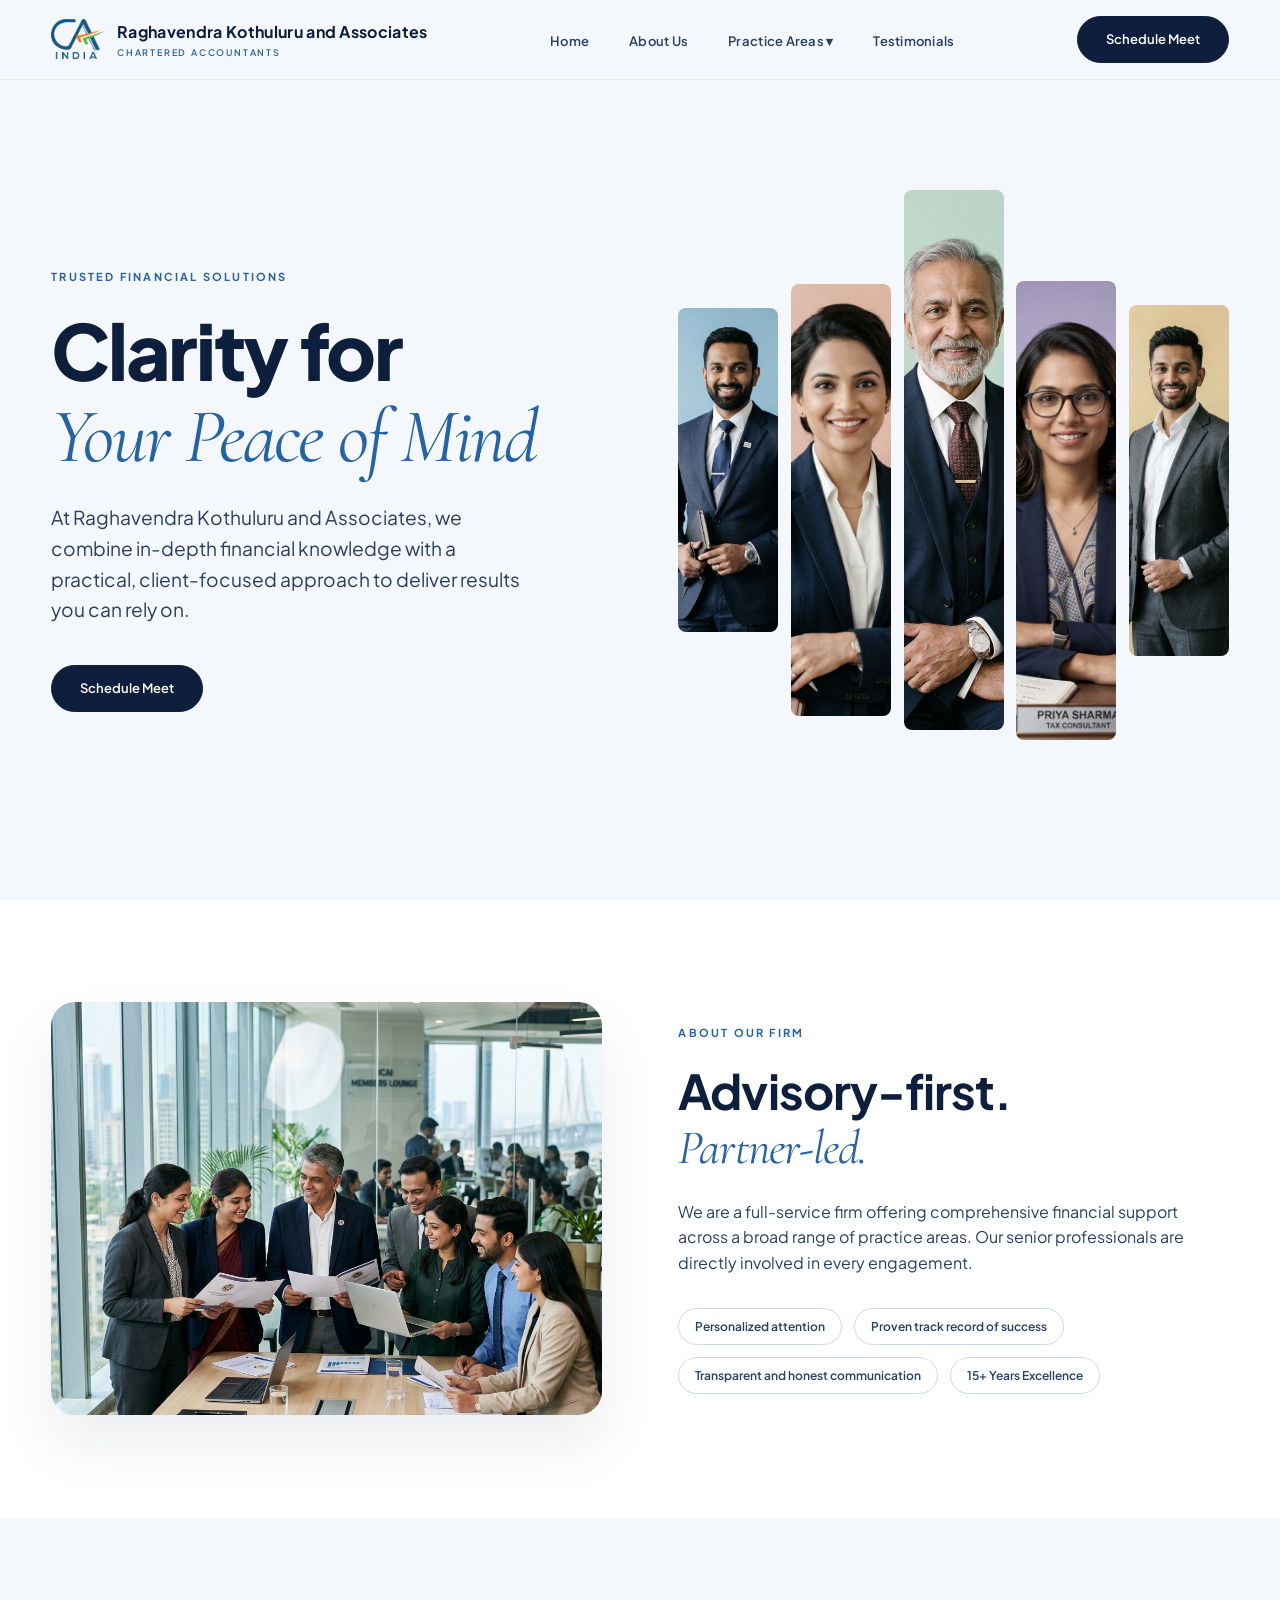
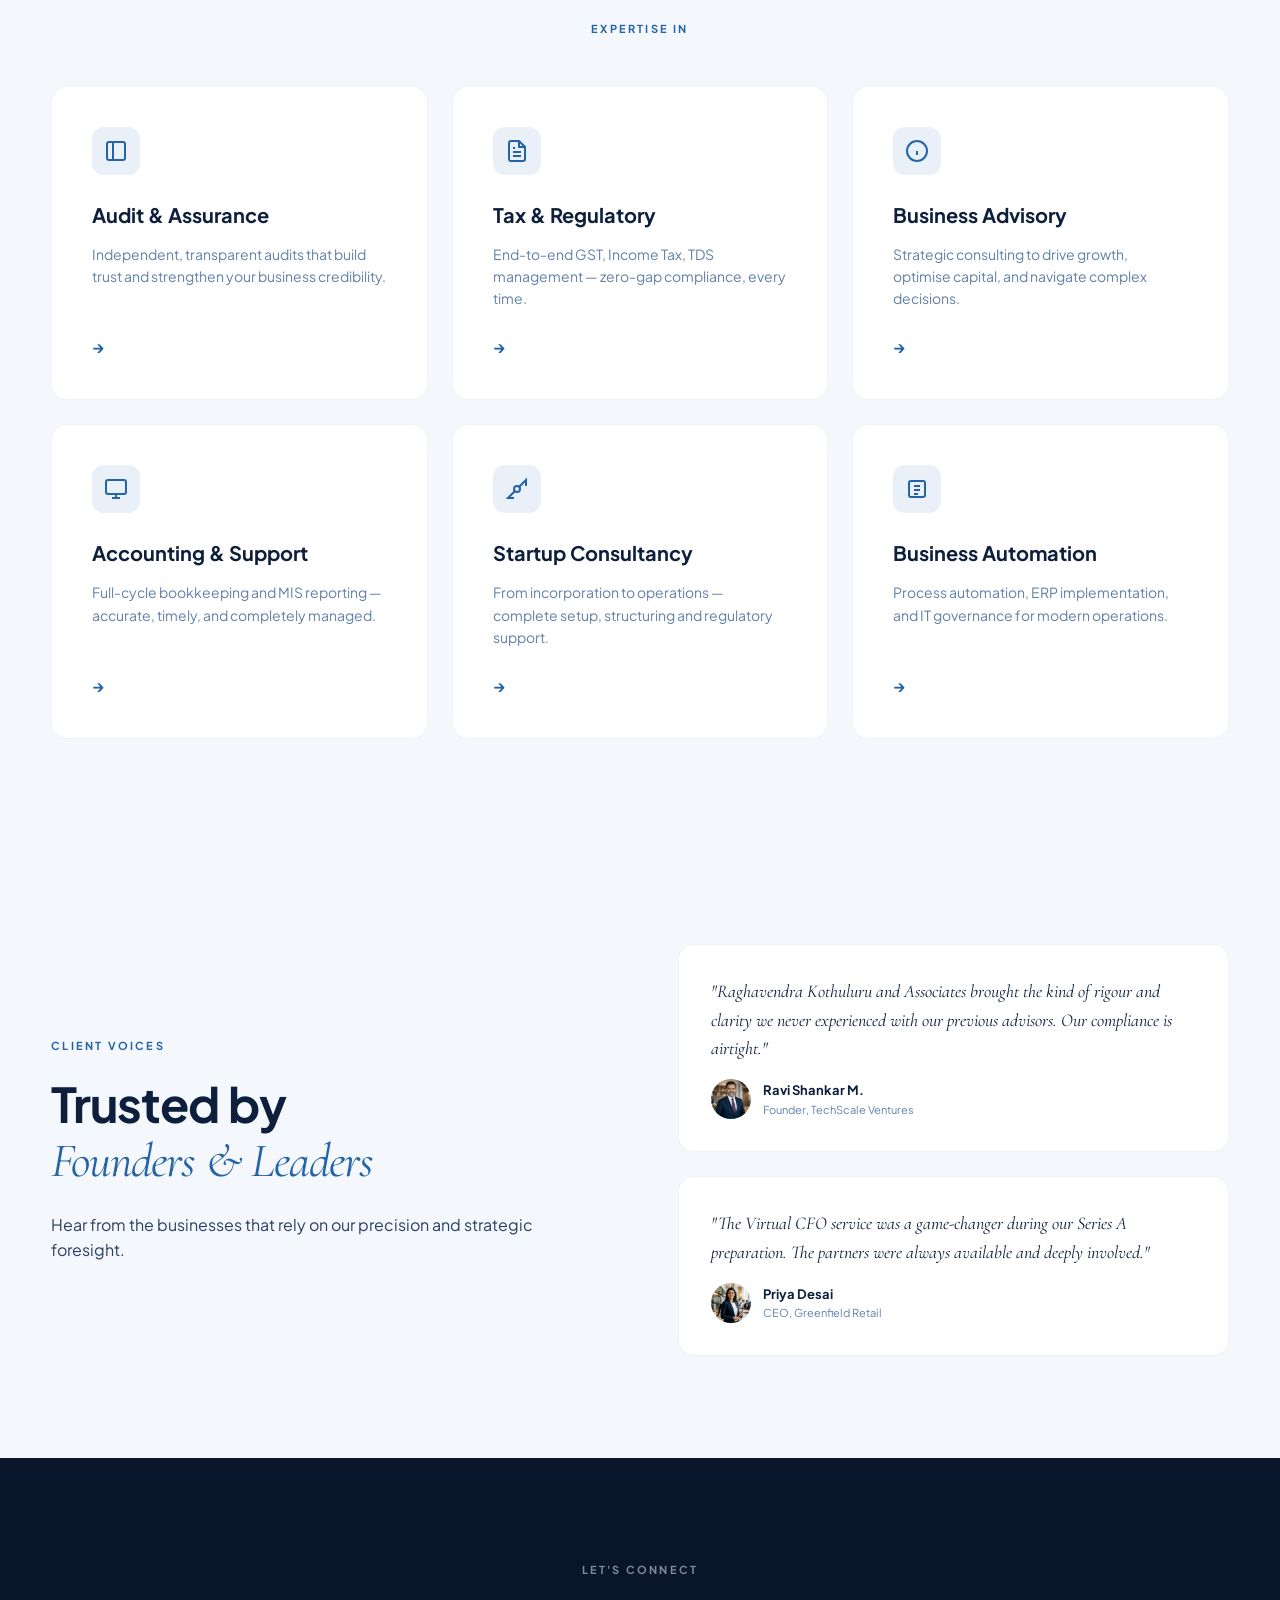
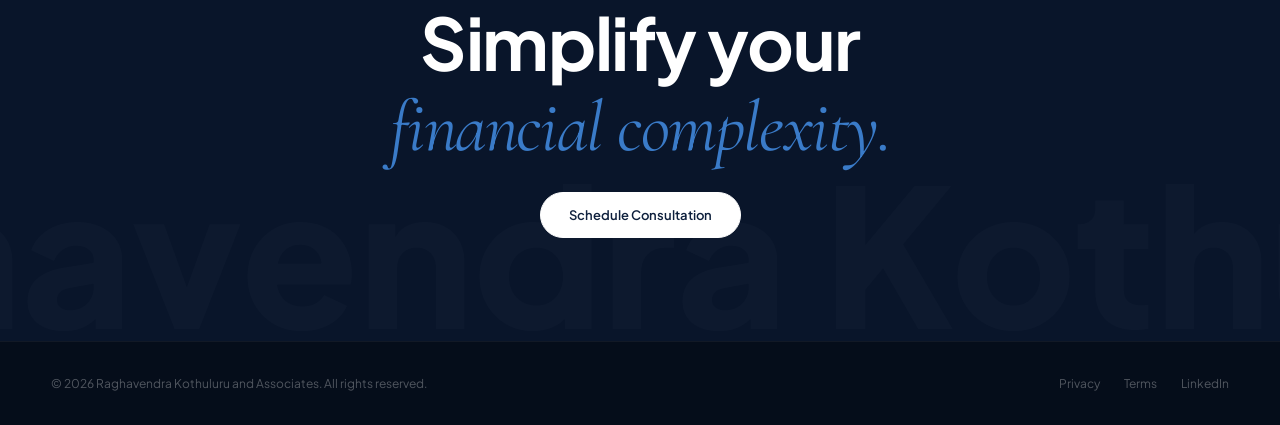
==== index.html @ a7aaff2a "feat(design): implement creative minimal redesign with vertical hero and dropdown nav" ====
<!DOCTYPE html>
<html lang="en">
<head>
  <meta charset="UTF-8">
  <meta name="viewport" content="width=device-width, initial-scale=1.0">
  <title>Raghavendra Kothuluru and Associates — Chartered Accountants</title>
  <link rel="preconnect" href="https://fonts.googleapis.com">
  <link href="https://fonts.googleapis.com/css2?family=Plus+Jakarta+Sans:wght@300;400;500;600;700;800&family=Cormorant+Garamond:ital,wght@0,300;0,400;0,500;1,300;1,400;1,500;1,600&display=swap" rel="stylesheet">
  <style>
    :root {
      --gold: #2563a8;
      --gold-light: #3a7bc8;
      --gold-muted: rgba(37, 99, 168, 0.1);
      --ink: #0d1f3c;
      --ink-mid: #2a3f62;
      --ink-light: #6280a8;
      --warm-white: #f8fafd; /* From user's first reference, a very light blue/grey */
      --warm-grey: #eaf0f8;
      --border: #cddaee;
      --hero-bg: #f4f7fb; /* Clean, minimal background */
      
      --sans: 'Plus Jakarta Sans', sans-serif;
      --script: 'Cormorant Garamond', serif;
      
      /* Spacing Scale */
      --space-sm: clamp(16px, 2vw, 24px);
      --space-md: clamp(32px, 4vw, 48px);
      --space-lg: clamp(64px, 8vw, 120px);
    }

    *, *::before, *::after {
      box-sizing: border-box;
      margin: 0;
      padding: 0;
    }

    html {
      scroll-behavior: smooth;
    }

    body {
      font-family: var(--sans);
      background: var(--hero-bg);
      color: var(--ink);
      overflow-x: hidden;
      line-height: 1.6;
    }

    /* ── TYPOGRAPHY ── */
    h1, h2, h3 {
      font-family: var(--sans);
      color: var(--ink);
      line-height: 1.1;
      letter-spacing: -0.02em;
    }

    p {
      color: var(--ink-mid);
    }

    .editorial-script {
      font-family: var(--script);
      font-style: italic;
      font-weight: 400;
      color: var(--gold);
    }

    /* ── BUTTONS ── */
    .btn-pill {
      background: var(--ink);
      color: #fff;
      padding: 12px 28px;
      border-radius: 40px; /* Pill shape */
      font-weight: 600;
      font-size: 13px;
      text-decoration: none;
      display: inline-flex;
      align-items: center;
      justify-content: center;
      transition: all 0.3s cubic-bezier(0.25, 0.46, 0.45, 0.94);
      border: 1px solid var(--ink);
    }

    .btn-pill:hover {
      background: transparent;
      color: var(--ink);
      transform: translateY(-2px);
    }

    /* ── NAVIGATION ── */
    nav {
      position: fixed;
      top: 0;
      left: 0;
      right: 0;
      z-index: 100;
      display: flex;
      align-items: center;
      justify-content: space-between;
      padding: 0 4vw;
      height: 80px;
      background: rgba(244, 247, 251, 0.85);
      backdrop-filter: blur(16px);
      -webkit-backdrop-filter: blur(16px);
      border-bottom: 1px solid rgba(13, 31, 60, 0.05);
    }

    .nav-logo {
      display: flex;
      align-items: center;
      gap: 12px;
      text-decoration: none;
    }

    .nav-logo-ca {
      height: 40px;
      width: auto;
    }

    /* Animated Branding */
    .nav-logo-text {
      display: flex;
      flex-direction: column;
      gap: 2px;
      overflow: hidden;
    }

    .nav-logo-main {
      font-weight: 700;
      font-size: 16px;
      color: var(--ink);
      letter-spacing: 0.02em;
      white-space: nowrap;
    }

    .nav-logo-sub {
      font-size: 9px;
      font-weight: 600;
      color: var(--gold);
      letter-spacing: 0.2em;
      text-transform: uppercase;
    }

    /* Navigation Links & Dropdown */
    .nav-links {
      display: flex;
      gap: 40px;
      list-style: none;
      align-items: center;
    }

    .nav-links > li > a {
      color: var(--ink-mid);
      text-decoration: none;
      font-size: 13px;
      font-weight: 600;
      letter-spacing: 0.02em;
      transition: color 0.2s;
      position: relative;
    }

    .nav-links > li > a:hover {
      color: var(--ink);
    }

    /* Dropdown specific */
    .dropdown {
      position: relative;
      padding: 20px 0; /* Expanded hit area */
    }

    .dropdown-menu {
      position: absolute;
      top: 100%;
      left: 50%;
      transform: translateX(-50%) translateY(10px);
      background: #fff;
      min-width: 260px;
      border-radius: 12px;
      box-shadow: 0 10px 40px rgba(13, 31, 60, 0.08);
      border: 1px solid var(--border);
      opacity: 0;
      visibility: hidden;
      transition: all 0.3s cubic-bezier(0.25, 0.46, 0.45, 0.94);
      padding: 12px;
      display: flex;
      flex-direction: column;
      gap: 4px;
    }

    .dropdown:hover .dropdown-menu {
      opacity: 1;
      visibility: visible;
      transform: translateX(-50%) translateY(0);
    }

    .dropdown-menu a {
      display: block;
      padding: 10px 16px;
      color: var(--ink-mid);
      text-decoration: none;
      font-size: 13px;
      font-weight: 500;
      border-radius: 8px;
      transition: background 0.2s, color 0.2s;
    }

    .dropdown-menu a:hover {
      background: var(--warm-grey);
      color: var(--ink);
    }

    /* ── CREATIVE MINIMAL HERO ── */
    .hero {
      padding: calc(80px + var(--space-lg)) 4vw var(--space-lg);
      display: grid;
      grid-template-columns: 1fr 1fr;
      gap: 6vw;
      align-items: center;
      min-height: 100vh;
      max-width: 1600px;
      margin: 0 auto;
    }

    .hero-content {
      max-width: 600px;
    }

    .hero-eyebrow {
      font-size: 11px;
      font-weight: 700;
      letter-spacing: 0.2em;
      text-transform: uppercase;
      color: var(--gold);
      margin-bottom: 24px;
      display: block;
    }

    .hero-headline {
      font-size: clamp(48px, 6vw, 84px);
      font-weight: 800;
      line-height: 1.05;
      margin-bottom: 24px;
      letter-spacing: -0.03em;
    }

    .hero-sub {
      font-size: clamp(16px, 1.5vw, 20px);
      line-height: 1.6;
      margin-bottom: 40px;
      max-width: 480px;
    }

    /* Vertical Slices Grid */
    .hero-visuals {
      display: grid;
      grid-template-columns: repeat(5, 1fr);
      gap: 1vw;
      height: 60vh;
      min-height: 500px;
      align-items: center;
    }

    .portrait-slice {
      width: 100%;
      height: 70%;
      border-radius: 8px;
      background-size: cover;
      background-position: center;
      transition: all 0.5s cubic-bezier(0.25, 0.46, 0.45, 0.94);
      filter: grayscale(20%);
    }

    /* Staggered Heights */
    .portrait-slice:nth-child(1) { height: 60%; transform: translateY(-20px); }
    .portrait-slice:nth-child(2) { height: 80%; transform: translateY(10px); }
    .portrait-slice:nth-child(3) { height: 100%; transform: translateY(-30px); }
    .portrait-slice:nth-child(4) { height: 85%; transform: translateY(20px); }
    .portrait-slice:nth-child(5) { height: 65%; transform: translateY(-10px); }

    .portrait-slice:hover {
      height: 100% !important;
      transform: translateY(0) scale(1.05) !important;
      filter: grayscale(0%);
      box-shadow: 0 20px 40px rgba(13, 31, 60, 0.15);
      z-index: 10;
      position: relative;
    }

    /* ── ABOUT / STORYTELLING ── */
    .about-story {
      padding: var(--space-lg) 4vw;
      background: #fff;
      display: grid;
      grid-template-columns: 1fr 1fr;
      gap: 6vw;
      align-items: center;
      max-width: 1600px;
      margin: 0 auto;
    }

    .about-visual-large {
      width: 100%;
      aspect-ratio: 4/3;
      border-radius: 24px;
      background-image: url('assets/about-team.png');
      background-size: cover;
      background-position: center;
      box-shadow: 0 30px 60px rgba(13, 31, 60, 0.08);
    }

    .pill-tags {
      display: flex;
      flex-wrap: wrap;
      gap: 12px;
      margin-top: 32px;
    }

    .pill-tag {
      padding: 8px 16px;
      border-radius: 40px;
      border: 1px solid var(--border);
      font-size: 12px;
      font-weight: 600;
      color: var(--ink-mid);
    }

    /* ── SERVICES SECTION ── */
    .services {
      padding: var(--space-lg) 4vw;
      background: var(--hero-bg);
    }

    .services-header {
      text-align: center;
      margin-bottom: var(--space-md);
    }

    .services-grid {
      display: grid;
      grid-template-columns: repeat(auto-fit, minmax(320px, 1fr));
      gap: 24px;
      max-width: 1400px;
      margin: 0 auto;
    }

    .service-card {
      background: #fff;
      padding: 40px;
      border-radius: 16px;
      border: 1px solid rgba(13, 31, 60, 0.05);
      text-decoration: none;
      color: inherit;
      transition: all 0.4s cubic-bezier(0.25, 0.46, 0.45, 0.94);
      display: flex;
      flex-direction: column;
    }

    .service-card:hover {
      transform: translateY(-8px);
      box-shadow: 0 20px 40px rgba(13, 31, 60, 0.06);
      border-color: rgba(37, 99, 168, 0.2);
    }

    .service-icon {
      width: 48px;
      height: 48px;
      background: var(--warm-grey);
      border-radius: 12px;
      display: flex;
      align-items: center;
      justify-content: center;
      margin-bottom: 24px;
      color: var(--gold);
    }

    .service-card-title {
      font-size: 20px;
      font-weight: 700;
      margin-bottom: 12px;
    }

    .service-card-desc {
      font-size: 14px;
      color: var(--ink-light);
      line-height: 1.6;
      margin-bottom: 24px;
      flex-grow: 1;
    }

    .service-arrow {
      font-weight: 700;
      color: var(--gold);
      transition: transform 0.3s;
    }

    .service-card:hover .service-arrow {
      transform: translateX(8px);
    }

    /* ── RESPONSIVE ── */
    @media (max-width: 1024px) {
      .hero, .about-story {
        grid-template-columns: 1fr;
        text-align: center;
      }
      
      .hero-content {
        max-width: 100%;
        margin: 0 auto;
        display: flex;
        flex-direction: column;
        align-items: center;
      }

      .hero-visuals {
        height: 40vh;
        min-height: 300px;
        margin-top: 40px;
      }

      .pill-tags {
        justify-content: center;
      }

      .nav-links {
        display: none; /* Add hamburger menu logic later if needed */
      }
    }

    /* Initial Animation States */
    .reveal {
      opacity: 0;
      transform: translateY(30px);
      transition: all 0.8s cubic-bezier(0.25, 0.46, 0.45, 0.94);
    }

    .reveal.visible {
      opacity: 1;
      transform: translateY(0);
    }

    .delay-1 { transition-delay: 0.1s; }
    .delay-2 { transition-delay: 0.2s; }
    .delay-3 { transition-delay: 0.3s; }
  </style>
</head>
<body>

  <!-- GLOBAL NAV -->
  <nav>
    <a href="index.html" class="nav-logo">
      <img src="assets/CA India Logo.png" alt="CA India" class="nav-logo-ca">
      <div class="nav-logo-text">
        <div class="nav-logo-main">Raghavendra Kothuluru and Associates</div>
        <div class="nav-logo-sub">Chartered Accountants</div>
      </div>
    </a>
    <ul class="nav-links">
      <li><a href="#home">Home</a></li>
      <li><a href="#about">About Us</a></li>
      <li class="dropdown">
        <a href="#services">Practice Areas ▾</a>
        <div class="dropdown-menu">
          <a href="services/audit-assurance.html">Audit & Assurance</a>
          <a href="services/tax-regulatory.html">Tax & Regulatory</a>
          <a href="services/business-advisory.html">Business Advisory</a>
          <a href="services/accounting-business-support.html">Accounting & Support</a>
          <a href="services/startup-consultancy.html">Startup Consultancy</a>
          <a href="services/business-automation-it.html">Business Automation</a>
        </div>
      </li>
      <li><a href="#testimonials">Testimonials</a></li>
    </ul>
    <a href="#contact" class="btn-pill">Schedule Meet</a>
  </nav>

  <!-- HERO (Creative Minimal) -->
  <section class="hero" id="home">
    <div class="hero-content reveal visible">
      <span class="hero-eyebrow">Trusted Financial Solutions</span>
      <h1 class="hero-headline">Clarity for<br><span class="editorial-script">Your Peace of Mind</span></h1>
      <p class="hero-sub">At Raghavendra Kothuluru and Associates, we combine in-depth financial knowledge with a practical, client-focused approach to deliver results you can rely on.</p>
      <a href="#contact" class="btn-pill">Schedule Meet</a>
    </div>
    
    <div class="hero-visuals reveal delay-2 visible">
      <div class="portrait-slice" style="background-image: url('assets/portrait_1.png');"></div>
      <div class="portrait-slice" style="background-image: url('assets/portrait_2.png');"></div>
      <div class="portrait-slice" style="background-image: url('assets/portrait_3.png');"></div>
      <div class="portrait-slice" style="background-image: url('assets/portrait_4.png');"></div>
      <div class="portrait-slice" style="background-image: url('assets/portrait_5.png');"></div>
    </div>
  </section>

  <!-- STORYTELLING ABOUT -->
  <section class="about-story" id="about">
    <div class="about-visual-large reveal"></div>
    <div class="about-text reveal delay-1">
      <span class="hero-eyebrow">About Our Firm</span>
      <h2 style="font-size: clamp(32px, 4vw, 48px); margin-bottom: 24px;">Advisory-first.<br><span class="editorial-script">Partner-led.</span></h2>
      <p style="font-size: 16px; margin-bottom: 16px;">We are a full-service firm offering comprehensive financial support across a broad range of practice areas. Our senior professionals are directly involved in every engagement.</p>
      <div class="pill-tags">
        <div class="pill-tag">Personalized attention</div>
        <div class="pill-tag">Proven track record of success</div>
        <div class="pill-tag">Transparent and honest communication</div>
        <div class="pill-tag">15+ Years Excellence</div>
      </div>
    </div>
  </section>

  <!-- SERVICES GRID -->
  <section class="services" id="services">
    <div class="services-header reveal">
      <span class="hero-eyebrow">Expertise In</span>
    </div>
    <div class="services-grid">
      <!-- Card 1 -->
      <a href="services/audit-assurance.html" class="service-card reveal">
        <div class="service-icon">
          <svg width="24" height="24" viewBox="0 0 24 24" fill="none" stroke="currentColor" stroke-width="2"><rect x="3" y="3" width="18" height="18" rx="2"></rect><path d="M9 3v18"></path></svg>
        </div>
        <div class="service-card-title">Audit & Assurance</div>
        <div class="service-card-desc">Independent, transparent audits that build trust and strengthen your business credibility.</div>
        <div class="service-arrow">→</div>
      </a>
      
      <!-- Card 2 -->
      <a href="services/tax-regulatory.html" class="service-card reveal delay-1">
        <div class="service-icon">
          <svg width="24" height="24" viewBox="0 0 24 24" fill="none" stroke="currentColor" stroke-width="2"><path d="M14 2H6a2 2 0 0 0-2 2v16c0 1.1.9 2 2 2h12a2 2 0 0 0 2-2V8l-6-6z"></path><path d="M14 3v5h5"></path><path d="M16 13H8"></path><path d="M16 17H8"></path><path d="M10 9H8"></path></svg>
        </div>
        <div class="service-card-title">Tax & Regulatory</div>
        <div class="service-card-desc">End-to-end GST, Income Tax, TDS management — zero-gap compliance, every time.</div>
        <div class="service-arrow">→</div>
      </a>

      <!-- Card 3 -->
      <a href="services/business-advisory.html" class="service-card reveal delay-2">
        <div class="service-icon">
          <svg width="24" height="24" viewBox="0 0 24 24" fill="none" stroke="currentColor" stroke-width="2"><circle cx="12" cy="12" r="10"></circle><path d="M12 16v-4"></path><path d="M12 8h.01"></path></svg>
        </div>
        <div class="service-card-title">Business Advisory</div>
        <div class="service-card-desc">Strategic consulting to drive growth, optimise capital, and navigate complex decisions.</div>
        <div class="service-arrow">→</div>
      </a>

      <!-- Card 4 -->
      <a href="services/accounting-business-support.html" class="service-card reveal">
        <div class="service-icon">
          <svg width="24" height="24" viewBox="0 0 24 24" fill="none" stroke="currentColor" stroke-width="2"><rect x="2" y="3" width="20" height="14" rx="2"></rect><line x1="8" y1="21" x2="16" y2="21"></line><line x1="12" y1="17" x2="12" y2="21"></line></svg>
        </div>
        <div class="service-card-title">Accounting & Support</div>
        <div class="service-card-desc">Full-cycle bookkeeping and MIS reporting — accurate, timely, and completely managed.</div>
        <div class="service-arrow">→</div>
      </a>

      <!-- Card 5 -->
      <a href="services/startup-consultancy.html" class="service-card reveal delay-1">
        <div class="service-icon">
          <svg width="24" height="24" viewBox="0 0 24 24" fill="none" stroke="currentColor" stroke-width="2"><path d="M13.5 10.5L21 3v6"></path><path d="M10.5 13.5L3 21h6"></path><circle cx="12" cy="12" r="3"></circle></svg>
        </div>
        <div class="service-card-title">Startup Consultancy</div>
        <div class="service-card-desc">From incorporation to operations — complete setup, structuring and regulatory support.</div>
        <div class="service-arrow">→</div>
      </a>

      <!-- Card 6 -->
      <a href="services/business-automation-it.html" class="service-card reveal delay-2">
        <div class="service-icon">
          <svg width="24" height="24" viewBox="0 0 24 24" fill="none" stroke="currentColor" stroke-width="2"><rect x="4" y="4" width="16" height="16" rx="2"></rect><path d="M9 9h6"></path><path d="M9 13h6"></path><path d="M9 17h4"></path></svg>
        </div>
        <div class="service-card-title">Business Automation</div>
        <div class="service-card-desc">Process automation, ERP implementation, and IT governance for modern operations.</div>
        <div class="service-arrow">→</div>
      </a>
    </div>
  </section>

  <!-- TESTIMONIALS (Minimal & Editorial) -->
  <section class="about-story" id="testimonials" style="background: var(--hero-bg);">
    <div class="about-text reveal">
      <span class="hero-eyebrow">Client Voices</span>
      <h2 style="font-size: clamp(32px, 4vw, 48px); margin-bottom: 24px;">Trusted by<br><span class="editorial-script">Founders & Leaders</span></h2>
      <p style="font-size: 16px;">Hear from the businesses that rely on our precision and strategic foresight.</p>
    </div>
    
    <div class="testimonials-list reveal delay-1" style="display: flex; flex-direction: column; gap: 24px;">
      <div style="background: #fff; padding: 32px; border-radius: 16px; border: 1px solid rgba(13, 31, 60, 0.05);">
        <p style="font-family: var(--script); font-style: italic; font-size: 18px; margin-bottom: 16px; color: var(--ink);">"Raghavendra Kothuluru and Associates brought the kind of rigour and clarity we never experienced with our previous advisors. Our compliance is airtight."</p>
        <div style="display: flex; align-items: center; gap: 12px;">
          <div style="width: 40px; height: 40px; border-radius: 50%; background-image: url('assets/testimonial-1.png'); background-size: cover;"></div>
          <div>
            <div style="font-weight: 700; font-size: 13px;">Ravi Shankar M.</div>
            <div style="font-size: 11px; color: var(--ink-light);">Founder, TechScale Ventures</div>
          </div>
        </div>
      </div>
      
      <div style="background: #fff; padding: 32px; border-radius: 16px; border: 1px solid rgba(13, 31, 60, 0.05);">
        <p style="font-family: var(--script); font-style: italic; font-size: 18px; margin-bottom: 16px; color: var(--ink);">"The Virtual CFO service was a game-changer during our Series A preparation. The partners were always available and deeply involved."</p>
        <div style="display: flex; align-items: center; gap: 12px;">
          <div style="width: 40px; height: 40px; border-radius: 50%; background-image: url('assets/testimonial-2.png'); background-size: cover;"></div>
          <div>
            <div style="font-weight: 700; font-size: 13px;">Priya Desai</div>
            <div style="font-size: 11px; color: var(--ink-light);">CEO, Greenfield Retail</div>
          </div>
        </div>
      </div>
    </div>
  </section>

  <!-- FINAL CTA (Dark Mode) -->
  <section id="contact" style="background: #09152a; color: #fff; padding: var(--space-lg) 4vw; text-align: center; position: relative; overflow: hidden;">
    <div class="reveal">
      <span class="hero-eyebrow" style="color: rgba(255,255,255,0.5);">Let's Connect</span>
      <h2 style="font-size: clamp(40px, 6vw, 72px); color: #fff; margin-bottom: 24px;">Simplify your<br><span class="editorial-script" style="color: var(--gold-light);">financial complexity.</span></h2>
      <a href="mailto:hello@kothaluruassociates.in" class="btn-pill" style="background: #fff; color: var(--ink); border-color: #fff;">Schedule Consultation</a>
    </div>
    <!-- Watermark Logo -->
    <div style="position: absolute; bottom: -5vw; left: 50%; transform: translateX(-50%); font-family: var(--sans); font-size: 15vw; font-weight: 800; color: rgba(255,255,255,0.02); white-space: nowrap; pointer-events: none;">
      Raghavendra Kothuluru
    </div>
  </section>

  <!-- FOOTER -->
  <footer style="background: #050d1a; padding: 32px 4vw; display: flex; justify-content: space-between; align-items: center; border-top: 1px solid rgba(255,255,255,0.05); color: rgba(255,255,255,0.3); font-size: 12px;">
    <div>© 2026 Raghavendra Kothuluru and Associates. All rights reserved.</div>
    <div style="display: flex; gap: 24px;">
      <a href="#" style="color: inherit; text-decoration: none;">Privacy</a>
      <a href="#" style="color: inherit; text-decoration: none;">Terms</a>
      <a href="#" style="color: inherit; text-decoration: none;">LinkedIn</a>
    </div>
  </footer>

  <script>
    // Reveal animations on scroll
    const observer = new IntersectionObserver((entries) => {
      entries.forEach(entry => {
        if (entry.isIntersecting) {
          entry.target.classList.add('visible');
        }
      });
    }, { threshold: 0.1 });

    document.querySelectorAll('.reveal').forEach(el => observer.observe(el));
    
    // Logo entrance animation
    setTimeout(() => {
      const mainText = document.querySelector('.nav-logo-main');
      if(mainText) {
        const text = mainText.innerText;
        mainText.innerHTML = '';
        [...text].forEach((char, i) => {
          const span = document.createElement('span');
          span.innerText = char === ' ' ? '\u00A0' : char;
          span.style.opacity = '0';
          span.style.transform = 'translateY(10px)';
          span.style.display = 'inline-block';
          span.style.transition = `all 0.4s cubic-bezier(0.25, 0.46, 0.45, 0.94) ${i * 0.02}s`;
          mainText.appendChild(span);
          
          setTimeout(() => {
            span.style.opacity = '1';
            span.style.transform = 'translateY(0)';
          }, 100);
        });
      }
    }, 500);
  </script>
</body>
</html>
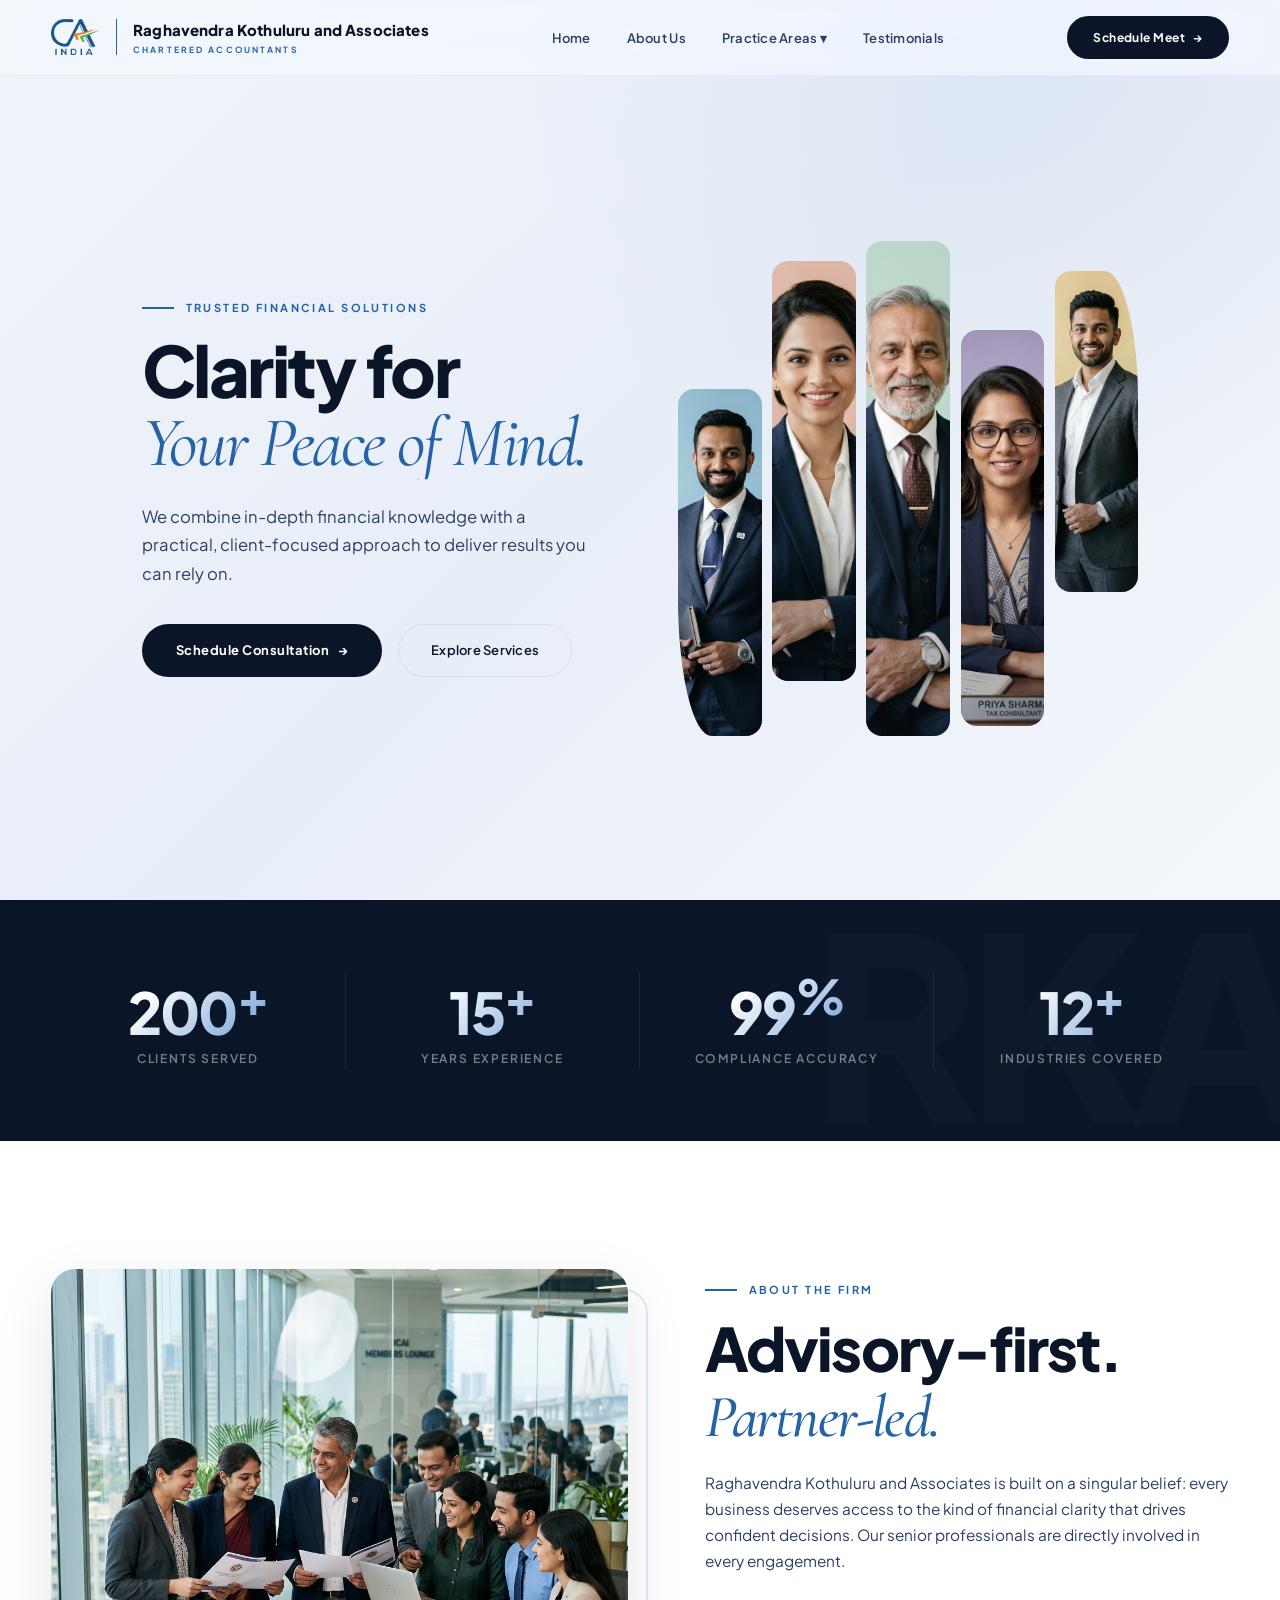
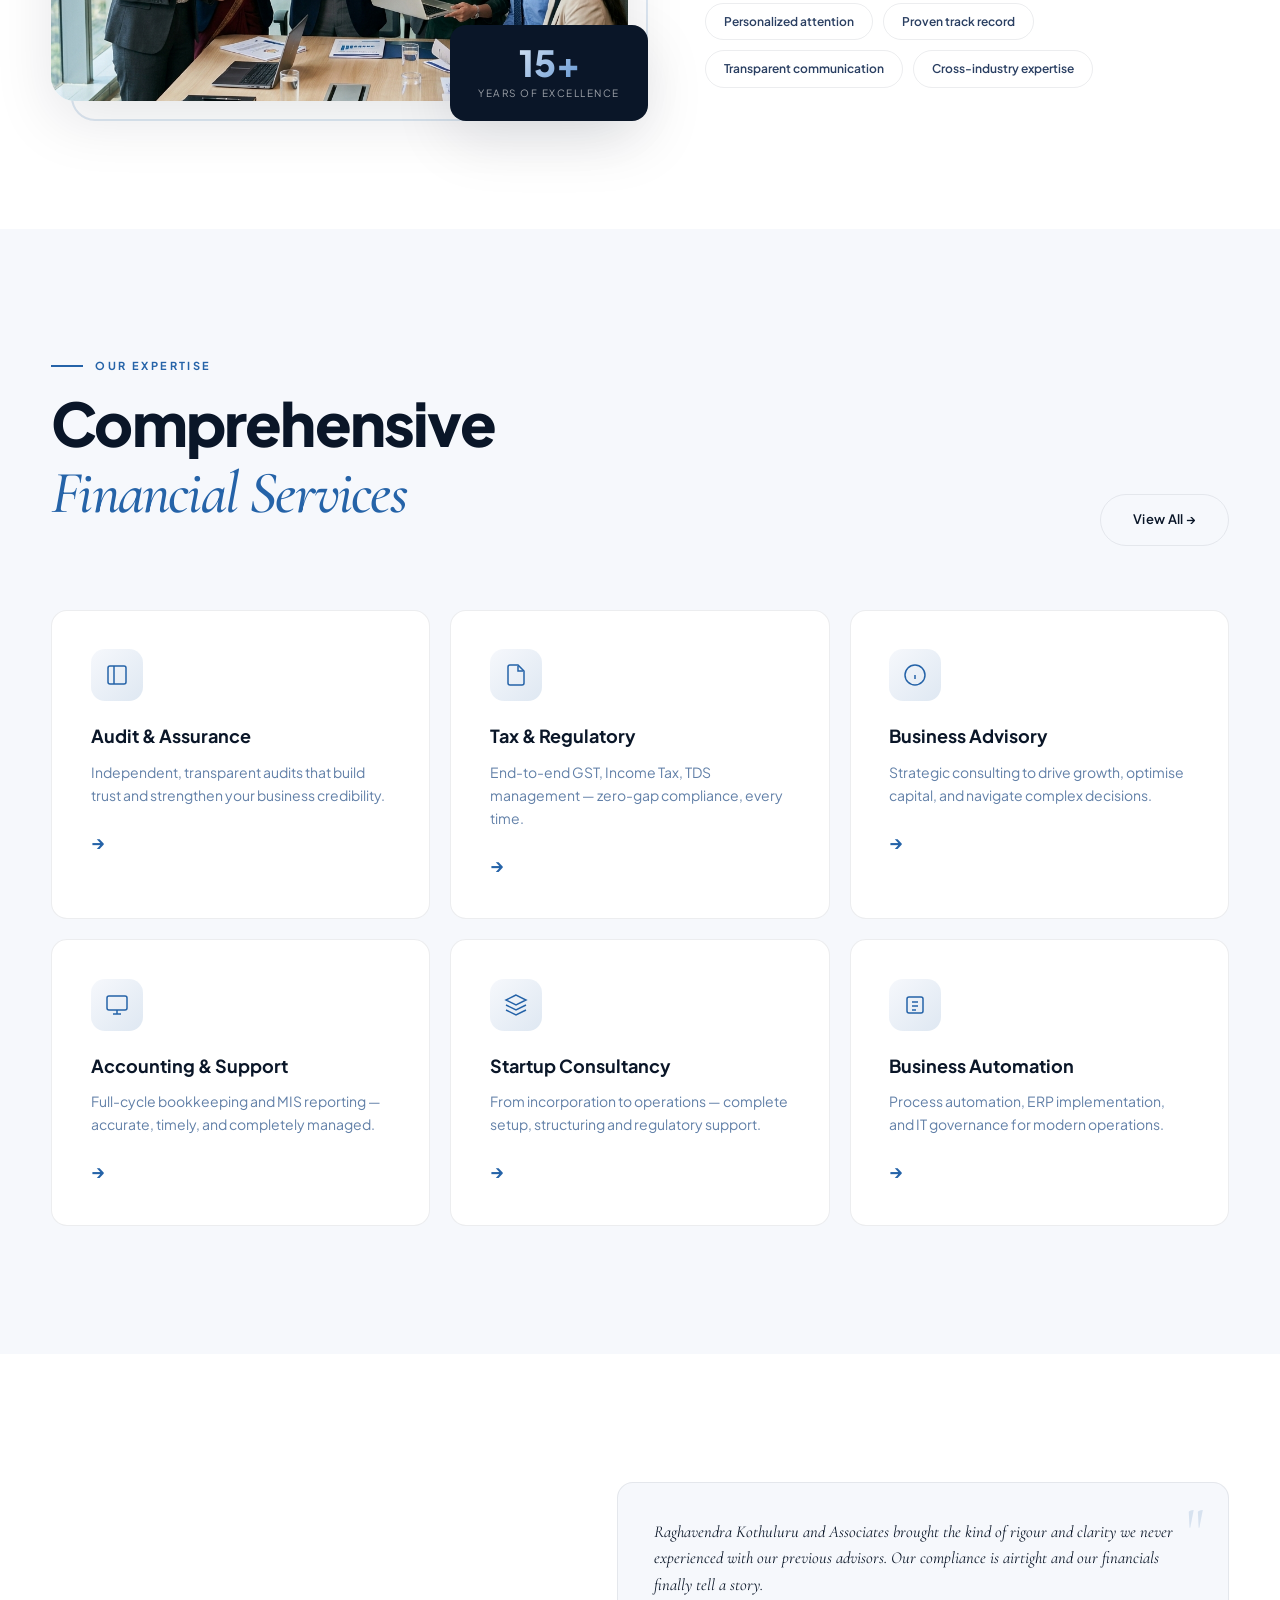
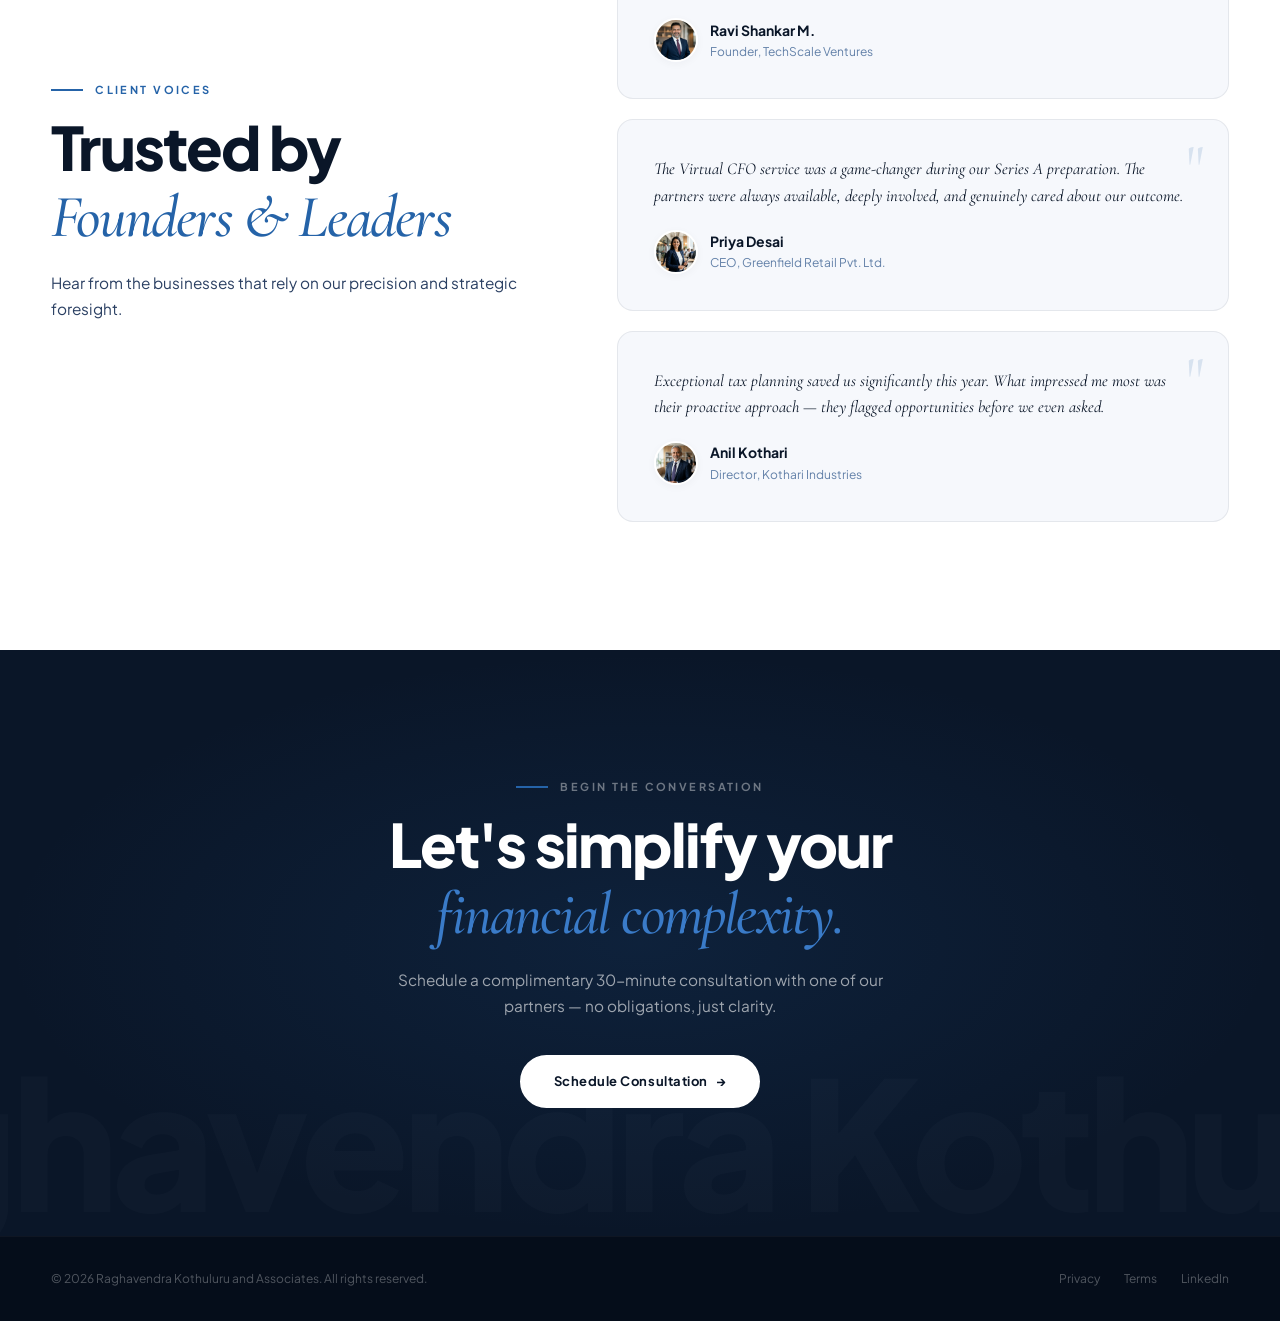
==== commit a9c93baf: "fix: add vertical divider, consistent footer across pages, headline animation" ====
--- a/index.html
+++ b/index.html
@@ -4,669 +4,277 @@
   <meta charset="UTF-8">
   <meta name="viewport" content="width=device-width, initial-scale=1.0">
   <title>Raghavendra Kothuluru and Associates — Chartered Accountants</title>
+  <meta name="description" content="Trusted Chartered Accountants providing audit, tax, advisory, and business support services across India.">
   <link rel="preconnect" href="https://fonts.googleapis.com">
   <link href="https://fonts.googleapis.com/css2?family=Plus+Jakarta+Sans:wght@300;400;500;600;700;800&family=Cormorant+Garamond:ital,wght@0,300;0,400;0,500;1,300;1,400;1,500;1,600&display=swap" rel="stylesheet">
-  <style>
-    :root {
-      --gold: #2563a8;
-      --gold-light: #3a7bc8;
-      --gold-muted: rgba(37, 99, 168, 0.1);
-      --ink: #0d1f3c;
-      --ink-mid: #2a3f62;
-      --ink-light: #6280a8;
-      --warm-white: #f8fafd; /* From user's first reference, a very light blue/grey */
-      --warm-grey: #eaf0f8;
-      --border: #cddaee;
-      --hero-bg: #f4f7fb; /* Clean, minimal background */
-      
-      --sans: 'Plus Jakarta Sans', sans-serif;
-      --script: 'Cormorant Garamond', serif;
-      
-      /* Spacing Scale */
-      --space-sm: clamp(16px, 2vw, 24px);
-      --space-md: clamp(32px, 4vw, 48px);
-      --space-lg: clamp(64px, 8vw, 120px);
-    }
-
-    *, *::before, *::after {
-      box-sizing: border-box;
-      margin: 0;
-      padding: 0;
-    }
-
-    html {
-      scroll-behavior: smooth;
-    }
-
-    body {
-      font-family: var(--sans);
-      background: var(--hero-bg);
-      color: var(--ink);
-      overflow-x: hidden;
-      line-height: 1.6;
-    }
-
-    /* ── TYPOGRAPHY ── */
-    h1, h2, h3 {
-      font-family: var(--sans);
-      color: var(--ink);
-      line-height: 1.1;
-      letter-spacing: -0.02em;
-    }
-
-    p {
-      color: var(--ink-mid);
-    }
-
-    .editorial-script {
-      font-family: var(--script);
-      font-style: italic;
-      font-weight: 400;
-      color: var(--gold);
-    }
-
-    /* ── BUTTONS ── */
-    .btn-pill {
-      background: var(--ink);
-      color: #fff;
-      padding: 12px 28px;
-      border-radius: 40px; /* Pill shape */
-      font-weight: 600;
-      font-size: 13px;
-      text-decoration: none;
-      display: inline-flex;
-      align-items: center;
-      justify-content: center;
-      transition: all 0.3s cubic-bezier(0.25, 0.46, 0.45, 0.94);
-      border: 1px solid var(--ink);
-    }
-
-    .btn-pill:hover {
-      background: transparent;
-      color: var(--ink);
-      transform: translateY(-2px);
-    }
-
-    /* ── NAVIGATION ── */
-    nav {
-      position: fixed;
-      top: 0;
-      left: 0;
-      right: 0;
-      z-index: 100;
-      display: flex;
-      align-items: center;
-      justify-content: space-between;
-      padding: 0 4vw;
-      height: 80px;
-      background: rgba(244, 247, 251, 0.85);
-      backdrop-filter: blur(16px);
-      -webkit-backdrop-filter: blur(16px);
-      border-bottom: 1px solid rgba(13, 31, 60, 0.05);
-    }
-
-    .nav-logo {
-      display: flex;
-      align-items: center;
-      gap: 12px;
-      text-decoration: none;
-    }
-
-    .nav-logo-ca {
-      height: 40px;
-      width: auto;
-    }
-
-    /* Animated Branding */
-    .nav-logo-text {
-      display: flex;
-      flex-direction: column;
-      gap: 2px;
-      overflow: hidden;
-    }
-
-    .nav-logo-main {
-      font-weight: 700;
-      font-size: 16px;
-      color: var(--ink);
-      letter-spacing: 0.02em;
-      white-space: nowrap;
-    }
-
-    .nav-logo-sub {
-      font-size: 9px;
-      font-weight: 600;
-      color: var(--gold);
-      letter-spacing: 0.2em;
-      text-transform: uppercase;
-    }
-
-    /* Navigation Links & Dropdown */
-    .nav-links {
-      display: flex;
-      gap: 40px;
-      list-style: none;
-      align-items: center;
-    }
-
-    .nav-links > li > a {
-      color: var(--ink-mid);
-      text-decoration: none;
-      font-size: 13px;
-      font-weight: 600;
-      letter-spacing: 0.02em;
-      transition: color 0.2s;
-      position: relative;
-    }
-
-    .nav-links > li > a:hover {
-      color: var(--ink);
-    }
-
-    /* Dropdown specific */
-    .dropdown {
-      position: relative;
-      padding: 20px 0; /* Expanded hit area */
-    }
-
-    .dropdown-menu {
-      position: absolute;
-      top: 100%;
-      left: 50%;
-      transform: translateX(-50%) translateY(10px);
-      background: #fff;
-      min-width: 260px;
-      border-radius: 12px;
-      box-shadow: 0 10px 40px rgba(13, 31, 60, 0.08);
-      border: 1px solid var(--border);
-      opacity: 0;
-      visibility: hidden;
-      transition: all 0.3s cubic-bezier(0.25, 0.46, 0.45, 0.94);
-      padding: 12px;
-      display: flex;
-      flex-direction: column;
-      gap: 4px;
-    }
-
-    .dropdown:hover .dropdown-menu {
-      opacity: 1;
-      visibility: visible;
-      transform: translateX(-50%) translateY(0);
-    }
-
-    .dropdown-menu a {
-      display: block;
-      padding: 10px 16px;
-      color: var(--ink-mid);
-      text-decoration: none;
-      font-size: 13px;
-      font-weight: 500;
-      border-radius: 8px;
-      transition: background 0.2s, color 0.2s;
-    }
-
-    .dropdown-menu a:hover {
-      background: var(--warm-grey);
-      color: var(--ink);
-    }
-
-    /* ── CREATIVE MINIMAL HERO ── */
-    .hero {
-      padding: calc(80px + var(--space-lg)) 4vw var(--space-lg);
-      display: grid;
-      grid-template-columns: 1fr 1fr;
-      gap: 6vw;
-      align-items: center;
-      min-height: 100vh;
-      max-width: 1600px;
-      margin: 0 auto;
-    }
-
-    .hero-content {
-      max-width: 600px;
-    }
-
-    .hero-eyebrow {
-      font-size: 11px;
-      font-weight: 700;
-      letter-spacing: 0.2em;
-      text-transform: uppercase;
-      color: var(--gold);
-      margin-bottom: 24px;
-      display: block;
-    }
-
-    .hero-headline {
-      font-size: clamp(48px, 6vw, 84px);
-      font-weight: 800;
-      line-height: 1.05;
-      margin-bottom: 24px;
-      letter-spacing: -0.03em;
-    }
-
-    .hero-sub {
-      font-size: clamp(16px, 1.5vw, 20px);
-      line-height: 1.6;
-      margin-bottom: 40px;
-      max-width: 480px;
-    }
-
-    /* Vertical Slices Grid */
-    .hero-visuals {
-      display: grid;
-      grid-template-columns: repeat(5, 1fr);
-      gap: 1vw;
-      height: 60vh;
-      min-height: 500px;
-      align-items: center;
-    }
-
-    .portrait-slice {
-      width: 100%;
-      height: 70%;
-      border-radius: 8px;
-      background-size: cover;
-      background-position: center;
-      transition: all 0.5s cubic-bezier(0.25, 0.46, 0.45, 0.94);
-      filter: grayscale(20%);
-    }
-
-    /* Staggered Heights */
-    .portrait-slice:nth-child(1) { height: 60%; transform: translateY(-20px); }
-    .portrait-slice:nth-child(2) { height: 80%; transform: translateY(10px); }
-    .portrait-slice:nth-child(3) { height: 100%; transform: translateY(-30px); }
-    .portrait-slice:nth-child(4) { height: 85%; transform: translateY(20px); }
-    .portrait-slice:nth-child(5) { height: 65%; transform: translateY(-10px); }
-
-    .portrait-slice:hover {
-      height: 100% !important;
-      transform: translateY(0) scale(1.05) !important;
-      filter: grayscale(0%);
-      box-shadow: 0 20px 40px rgba(13, 31, 60, 0.15);
-      z-index: 10;
-      position: relative;
-    }
-
-    /* ── ABOUT / STORYTELLING ── */
-    .about-story {
-      padding: var(--space-lg) 4vw;
-      background: #fff;
-      display: grid;
-      grid-template-columns: 1fr 1fr;
-      gap: 6vw;
-      align-items: center;
-      max-width: 1600px;
-      margin: 0 auto;
-    }
-
-    .about-visual-large {
-      width: 100%;
-      aspect-ratio: 4/3;
-      border-radius: 24px;
-      background-image: url('assets/about-team.png');
-      background-size: cover;
-      background-position: center;
-      box-shadow: 0 30px 60px rgba(13, 31, 60, 0.08);
-    }
-
-    .pill-tags {
-      display: flex;
-      flex-wrap: wrap;
-      gap: 12px;
-      margin-top: 32px;
-    }
-
-    .pill-tag {
-      padding: 8px 16px;
-      border-radius: 40px;
-      border: 1px solid var(--border);
-      font-size: 12px;
-      font-weight: 600;
-      color: var(--ink-mid);
-    }
-
-    /* ── SERVICES SECTION ── */
-    .services {
-      padding: var(--space-lg) 4vw;
-      background: var(--hero-bg);
-    }
-
-    .services-header {
-      text-align: center;
-      margin-bottom: var(--space-md);
-    }
-
-    .services-grid {
-      display: grid;
-      grid-template-columns: repeat(auto-fit, minmax(320px, 1fr));
-      gap: 24px;
-      max-width: 1400px;
-      margin: 0 auto;
-    }
-
-    .service-card {
-      background: #fff;
-      padding: 40px;
-      border-radius: 16px;
-      border: 1px solid rgba(13, 31, 60, 0.05);
-      text-decoration: none;
-      color: inherit;
-      transition: all 0.4s cubic-bezier(0.25, 0.46, 0.45, 0.94);
-      display: flex;
-      flex-direction: column;
-    }
-
-    .service-card:hover {
-      transform: translateY(-8px);
-      box-shadow: 0 20px 40px rgba(13, 31, 60, 0.06);
-      border-color: rgba(37, 99, 168, 0.2);
-    }
-
-    .service-icon {
-      width: 48px;
-      height: 48px;
-      background: var(--warm-grey);
-      border-radius: 12px;
-      display: flex;
-      align-items: center;
-      justify-content: center;
-      margin-bottom: 24px;
-      color: var(--gold);
-    }
-
-    .service-card-title {
-      font-size: 20px;
-      font-weight: 700;
-      margin-bottom: 12px;
-    }
-
-    .service-card-desc {
-      font-size: 14px;
-      color: var(--ink-light);
-      line-height: 1.6;
-      margin-bottom: 24px;
-      flex-grow: 1;
-    }
-
-    .service-arrow {
-      font-weight: 700;
-      color: var(--gold);
-      transition: transform 0.3s;
-    }
-
-    .service-card:hover .service-arrow {
-      transform: translateX(8px);
-    }
-
-    /* ── RESPONSIVE ── */
-    @media (max-width: 1024px) {
-      .hero, .about-story {
-        grid-template-columns: 1fr;
-        text-align: center;
-      }
-      
-      .hero-content {
-        max-width: 100%;
-        margin: 0 auto;
-        display: flex;
-        flex-direction: column;
-        align-items: center;
-      }
-
-      .hero-visuals {
-        height: 40vh;
-        min-height: 300px;
-        margin-top: 40px;
-      }
-
-      .pill-tags {
-        justify-content: center;
-      }
-
-      .nav-links {
-        display: none; /* Add hamburger menu logic later if needed */
-      }
-    }
-
-    /* Initial Animation States */
-    .reveal {
-      opacity: 0;
-      transform: translateY(30px);
-      transition: all 0.8s cubic-bezier(0.25, 0.46, 0.45, 0.94);
-    }
-
-    .reveal.visible {
-      opacity: 1;
-      transform: translateY(0);
-    }
-
-    .delay-1 { transition-delay: 0.1s; }
-    .delay-2 { transition-delay: 0.2s; }
-    .delay-3 { transition-delay: 0.3s; }
-  </style>
+  <link rel="stylesheet" href="styles.css">
 </head>
 <body>
 
-  <!-- GLOBAL NAV -->
-  <nav>
+  <!-- NAV -->
+  <nav id="mainNav">
     <a href="index.html" class="nav-logo">
       <img src="assets/CA India Logo.png" alt="CA India" class="nav-logo-ca">
+      <div class="nav-logo-divider"></div>
       <div class="nav-logo-text">
         <div class="nav-logo-main">Raghavendra Kothuluru and Associates</div>
         <div class="nav-logo-sub">Chartered Accountants</div>
       </div>
     </a>
-    <ul class="nav-links">
+    <ul class="nav-links" id="navLinks">
       <li><a href="#home">Home</a></li>
       <li><a href="#about">About Us</a></li>
       <li class="dropdown">
-        <a href="#services">Practice Areas ▾</a>
+        <a href="#services" class="dropdown-trigger">Practice Areas ▾</a>
         <div class="dropdown-menu">
-          <a href="services/audit-assurance.html">Audit & Assurance</a>
-          <a href="services/tax-regulatory.html">Tax & Regulatory</a>
+          <a href="services/audit-assurance.html">Audit &amp; Assurance</a>
+          <a href="services/tax-regulatory.html">Tax &amp; Regulatory</a>
           <a href="services/business-advisory.html">Business Advisory</a>
-          <a href="services/accounting-business-support.html">Accounting & Support</a>
+          <a href="services/accounting-business-support.html">Accounting &amp; Support</a>
           <a href="services/startup-consultancy.html">Startup Consultancy</a>
           <a href="services/business-automation-it.html">Business Automation</a>
         </div>
       </li>
       <li><a href="#testimonials">Testimonials</a></li>
     </ul>
-    <a href="#contact" class="btn-pill">Schedule Meet</a>
+    <a href="#contact" class="btn-primary" style="padding:10px 24px; font-size:12px;">Schedule Meet</a>
+    <button class="nav-toggle" id="navToggle" aria-label="Menu">
+      <span></span><span></span><span></span>
+    </button>
   </nav>
 
-  <!-- HERO (Creative Minimal) -->
+  <!-- HERO -->
   <section class="hero" id="home">
-    <div class="hero-content reveal visible">
-      <span class="hero-eyebrow">Trusted Financial Solutions</span>
-      <h1 class="hero-headline">Clarity for<br><span class="editorial-script">Your Peace of Mind</span></h1>
-      <p class="hero-sub">At Raghavendra Kothuluru and Associates, we combine in-depth financial knowledge with a practical, client-focused approach to deliver results you can rely on.</p>
-      <a href="#contact" class="btn-pill">Schedule Meet</a>
-    </div>
-    
-    <div class="hero-visuals reveal delay-2 visible">
-      <div class="portrait-slice" style="background-image: url('assets/portrait_1.png');"></div>
-      <div class="portrait-slice" style="background-image: url('assets/portrait_2.png');"></div>
-      <div class="portrait-slice" style="background-image: url('assets/portrait_3.png');"></div>
-      <div class="portrait-slice" style="background-image: url('assets/portrait_4.png');"></div>
-      <div class="portrait-slice" style="background-image: url('assets/portrait_5.png');"></div>
-    </div>
-  </section>
-
-  <!-- STORYTELLING ABOUT -->
-  <section class="about-story" id="about">
-    <div class="about-visual-large reveal"></div>
-    <div class="about-text reveal delay-1">
-      <span class="hero-eyebrow">About Our Firm</span>
-      <h2 style="font-size: clamp(32px, 4vw, 48px); margin-bottom: 24px;">Advisory-first.<br><span class="editorial-script">Partner-led.</span></h2>
-      <p style="font-size: 16px; margin-bottom: 16px;">We are a full-service firm offering comprehensive financial support across a broad range of practice areas. Our senior professionals are directly involved in every engagement.</p>
-      <div class="pill-tags">
-        <div class="pill-tag">Personalized attention</div>
-        <div class="pill-tag">Proven track record of success</div>
-        <div class="pill-tag">Transparent and honest communication</div>
-        <div class="pill-tag">15+ Years Excellence</div>
-      </div>
-    </div>
-  </section>
-
-  <!-- SERVICES GRID -->
-  <section class="services" id="services">
-    <div class="services-header reveal">
-      <span class="hero-eyebrow">Expertise In</span>
-    </div>
-    <div class="services-grid">
-      <!-- Card 1 -->
-      <a href="services/audit-assurance.html" class="service-card reveal">
-        <div class="service-icon">
-          <svg width="24" height="24" viewBox="0 0 24 24" fill="none" stroke="currentColor" stroke-width="2"><rect x="3" y="3" width="18" height="18" rx="2"></rect><path d="M9 3v18"></path></svg>
-        </div>
-        <div class="service-card-title">Audit & Assurance</div>
-        <div class="service-card-desc">Independent, transparent audits that build trust and strengthen your business credibility.</div>
-        <div class="service-arrow">→</div>
-      </a>
-      
-      <!-- Card 2 -->
-      <a href="services/tax-regulatory.html" class="service-card reveal delay-1">
-        <div class="service-icon">
-          <svg width="24" height="24" viewBox="0 0 24 24" fill="none" stroke="currentColor" stroke-width="2"><path d="M14 2H6a2 2 0 0 0-2 2v16c0 1.1.9 2 2 2h12a2 2 0 0 0 2-2V8l-6-6z"></path><path d="M14 3v5h5"></path><path d="M16 13H8"></path><path d="M16 17H8"></path><path d="M10 9H8"></path></svg>
-        </div>
-        <div class="service-card-title">Tax & Regulatory</div>
-        <div class="service-card-desc">End-to-end GST, Income Tax, TDS management — zero-gap compliance, every time.</div>
-        <div class="service-arrow">→</div>
-      </a>
-
-      <!-- Card 3 -->
-      <a href="services/business-advisory.html" class="service-card reveal delay-2">
-        <div class="service-icon">
-          <svg width="24" height="24" viewBox="0 0 24 24" fill="none" stroke="currentColor" stroke-width="2"><circle cx="12" cy="12" r="10"></circle><path d="M12 16v-4"></path><path d="M12 8h.01"></path></svg>
-        </div>
-        <div class="service-card-title">Business Advisory</div>
-        <div class="service-card-desc">Strategic consulting to drive growth, optimise capital, and navigate complex decisions.</div>
-        <div class="service-arrow">→</div>
-      </a>
-
-      <!-- Card 4 -->
-      <a href="services/accounting-business-support.html" class="service-card reveal">
-        <div class="service-icon">
-          <svg width="24" height="24" viewBox="0 0 24 24" fill="none" stroke="currentColor" stroke-width="2"><rect x="2" y="3" width="20" height="14" rx="2"></rect><line x1="8" y1="21" x2="16" y2="21"></line><line x1="12" y1="17" x2="12" y2="21"></line></svg>
-        </div>
-        <div class="service-card-title">Accounting & Support</div>
-        <div class="service-card-desc">Full-cycle bookkeeping and MIS reporting — accurate, timely, and completely managed.</div>
-        <div class="service-arrow">→</div>
-      </a>
-
-      <!-- Card 5 -->
-      <a href="services/startup-consultancy.html" class="service-card reveal delay-1">
-        <div class="service-icon">
-          <svg width="24" height="24" viewBox="0 0 24 24" fill="none" stroke="currentColor" stroke-width="2"><path d="M13.5 10.5L21 3v6"></path><path d="M10.5 13.5L3 21h6"></path><circle cx="12" cy="12" r="3"></circle></svg>
-        </div>
-        <div class="service-card-title">Startup Consultancy</div>
-        <div class="service-card-desc">From incorporation to operations — complete setup, structuring and regulatory support.</div>
-        <div class="service-arrow">→</div>
-      </a>
-
-      <!-- Card 6 -->
-      <a href="services/business-automation-it.html" class="service-card reveal delay-2">
-        <div class="service-icon">
-          <svg width="24" height="24" viewBox="0 0 24 24" fill="none" stroke="currentColor" stroke-width="2"><rect x="4" y="4" width="16" height="16" rx="2"></rect><path d="M9 9h6"></path><path d="M9 13h6"></path><path d="M9 17h4"></path></svg>
-        </div>
-        <div class="service-card-title">Business Automation</div>
-        <div class="service-card-desc">Process automation, ERP implementation, and IT governance for modern operations.</div>
-        <div class="service-arrow">→</div>
-      </a>
-    </div>
-  </section>
-
-  <!-- TESTIMONIALS (Minimal & Editorial) -->
-  <section class="about-story" id="testimonials" style="background: var(--hero-bg);">
-    <div class="about-text reveal">
-      <span class="hero-eyebrow">Client Voices</span>
-      <h2 style="font-size: clamp(32px, 4vw, 48px); margin-bottom: 24px;">Trusted by<br><span class="editorial-script">Founders & Leaders</span></h2>
-      <p style="font-size: 16px;">Hear from the businesses that rely on our precision and strategic foresight.</p>
-    </div>
-    
-    <div class="testimonials-list reveal delay-1" style="display: flex; flex-direction: column; gap: 24px;">
-      <div style="background: #fff; padding: 32px; border-radius: 16px; border: 1px solid rgba(13, 31, 60, 0.05);">
-        <p style="font-family: var(--script); font-style: italic; font-size: 18px; margin-bottom: 16px; color: var(--ink);">"Raghavendra Kothuluru and Associates brought the kind of rigour and clarity we never experienced with our previous advisors. Our compliance is airtight."</p>
-        <div style="display: flex; align-items: center; gap: 12px;">
-          <div style="width: 40px; height: 40px; border-radius: 50%; background-image: url('assets/testimonial-1.png'); background-size: cover;"></div>
-          <div>
-            <div style="font-weight: 700; font-size: 13px;">Ravi Shankar M.</div>
-            <div style="font-size: 11px; color: var(--ink-light);">Founder, TechScale Ventures</div>
-          </div>
-        </div>
-      </div>
-      
-      <div style="background: #fff; padding: 32px; border-radius: 16px; border: 1px solid rgba(13, 31, 60, 0.05);">
-        <p style="font-family: var(--script); font-style: italic; font-size: 18px; margin-bottom: 16px; color: var(--ink);">"The Virtual CFO service was a game-changer during our Series A preparation. The partners were always available and deeply involved."</p>
-        <div style="display: flex; align-items: center; gap: 12px;">
-          <div style="width: 40px; height: 40px; border-radius: 50%; background-image: url('assets/testimonial-2.png'); background-size: cover;"></div>
-          <div>
-            <div style="font-weight: 700; font-size: 13px;">Priya Desai</div>
-            <div style="font-size: 11px; color: var(--ink-light);">CEO, Greenfield Retail</div>
-          </div>
-        </div>
-      </div>
-    </div>
-  </section>
-
-  <!-- FINAL CTA (Dark Mode) -->
-  <section id="contact" style="background: #09152a; color: #fff; padding: var(--space-lg) 4vw; text-align: center; position: relative; overflow: hidden;">
-    <div class="reveal">
-      <span class="hero-eyebrow" style="color: rgba(255,255,255,0.5);">Let's Connect</span>
-      <h2 style="font-size: clamp(40px, 6vw, 72px); color: #fff; margin-bottom: 24px;">Simplify your<br><span class="editorial-script" style="color: var(--gold-light);">financial complexity.</span></h2>
-      <a href="mailto:hello@kothaluruassociates.in" class="btn-pill" style="background: #fff; color: var(--ink); border-color: #fff;">Schedule Consultation</a>
-    </div>
-    <!-- Watermark Logo -->
-    <div style="position: absolute; bottom: -5vw; left: 50%; transform: translateX(-50%); font-family: var(--sans); font-size: 15vw; font-weight: 800; color: rgba(255,255,255,0.02); white-space: nowrap; pointer-events: none;">
-      Raghavendra Kothuluru
-    </div>
+    <div class="container">
+      <div class="hero-content">
+        <div class="eyebrow reveal visible">Trusted Financial Solutions</div>
+        <h1 class="hero-headline reveal visible delay-1">Clarity for<em>Your Peace of Mind.</em></h1>
+        <p class="hero-sub reveal visible delay-2">We combine in-depth financial knowledge with a practical, client-focused approach to deliver results you can rely on.</p>
+        <div class="hero-actions reveal visible delay-3">
+          <a href="#contact" class="btn-primary">Schedule Consultation</a>
+          <a href="#services" class="btn-outline">Explore Services</a>
+        </div>
+      </div>
+      <div class="hero-portraits reveal visible delay-2">
+        <div class="portrait-slice" style="background-image: url('assets/portrait_1.png');"></div>
+        <div class="portrait-slice" style="background-image: url('assets/portrait_2.png');"></div>
+        <div class="portrait-slice" style="background-image: url('assets/portrait_3.png');"></div>
+        <div class="portrait-slice" style="background-image: url('assets/portrait_4.png');"></div>
+        <div class="portrait-slice" style="background-image: url('assets/portrait_5.png');"></div>
+      </div>
+    </div>
+  </section>
+
+  <!-- METRICS -->
+  <section class="metrics">
+    <div class="container">
+      <div class="metric-item reveal visible">
+        <div class="metric-num">200<sup>+</sup></div>
+        <div class="metric-label">Clients Served</div>
+      </div>
+      <div class="metric-item reveal visible delay-1">
+        <div class="metric-num">15<sup>+</sup></div>
+        <div class="metric-label">Years Experience</div>
+      </div>
+      <div class="metric-item reveal visible delay-2">
+        <div class="metric-num">99<sup>%</sup></div>
+        <div class="metric-label">Compliance Accuracy</div>
+      </div>
+      <div class="metric-item reveal visible delay-3">
+        <div class="metric-num">12<sup>+</sup></div>
+        <div class="metric-label">Industries Covered</div>
+      </div>
+    </div>
+  </section>
+
+  <!-- ABOUT -->
+  <section class="about section-pad" id="about">
+    <div class="container">
+      <div class="about-image-wrap reveal">
+        <div class="about-image" style="background-image: url('assets/about-team.png');"></div>
+        <div class="about-badge">
+          <div class="about-badge-num">15+</div>
+          <div class="about-badge-label">Years of Excellence</div>
+        </div>
+      </div>
+      <div>
+        <div class="eyebrow reveal">About the Firm</div>
+        <h2 class="section-title reveal delay-1">Advisory-first.<br><em>Partner-led.</em></h2>
+        <p class="body-text reveal delay-2">Raghavendra Kothuluru and Associates is built on a singular belief: every business deserves access to the kind of financial clarity that drives confident decisions. Our senior professionals are directly involved in every engagement.</p>
+        <div class="pill-tags reveal delay-3">
+          <span class="pill-tag">Personalized attention</span>
+          <span class="pill-tag">Proven track record</span>
+          <span class="pill-tag">Transparent communication</span>
+          <span class="pill-tag">Cross-industry expertise</span>
+        </div>
+      </div>
+    </div>
+  </section>
+
+  <!-- SERVICES -->
+  <section class="services section-pad" id="services">
+    <div class="container">
+      <div class="services-header">
+        <div>
+          <div class="eyebrow reveal">Our Expertise</div>
+          <h2 class="section-title reveal delay-1">Comprehensive<br><em>Financial Services</em></h2>
+        </div>
+        <a href="#contact" class="btn-outline reveal">View All →</a>
+      </div>
+      <div class="services-grid">
+        <a href="services/audit-assurance.html" class="service-card reveal">
+          <div class="service-icon">
+            <svg width="24" height="24" viewBox="0 0 24 24" fill="none" stroke="currentColor" stroke-width="1.5"><rect x="3" y="3" width="18" height="18" rx="2"/><path d="M9 3v18"/></svg>
+          </div>
+          <div class="service-card-title">Audit &amp; Assurance</div>
+          <div class="service-card-desc">Independent, transparent audits that build trust and strengthen your business credibility.</div>
+          <span class="service-arrow">→</span>
+        </a>
+        <a href="services/tax-regulatory.html" class="service-card reveal delay-1">
+          <div class="service-icon">
+            <svg width="24" height="24" viewBox="0 0 24 24" fill="none" stroke="currentColor" stroke-width="1.5"><path d="M14 2H6a2 2 0 0 0-2 2v16c0 1.1.9 2 2 2h12a2 2 0 0 0 2-2V8l-6-6z"/><path d="M14 3v5h5"/></svg>
+          </div>
+          <div class="service-card-title">Tax &amp; Regulatory</div>
+          <div class="service-card-desc">End-to-end GST, Income Tax, TDS management — zero-gap compliance, every time.</div>
+          <span class="service-arrow">→</span>
+        </a>
+        <a href="services/business-advisory.html" class="service-card reveal delay-2">
+          <div class="service-icon">
+            <svg width="24" height="24" viewBox="0 0 24 24" fill="none" stroke="currentColor" stroke-width="1.5"><circle cx="12" cy="12" r="10"/><path d="M12 16v-4"/><path d="M12 8h.01"/></svg>
+          </div>
+          <div class="service-card-title">Business Advisory</div>
+          <div class="service-card-desc">Strategic consulting to drive growth, optimise capital, and navigate complex decisions.</div>
+          <span class="service-arrow">→</span>
+        </a>
+        <a href="services/accounting-business-support.html" class="service-card reveal delay-1">
+          <div class="service-icon">
+            <svg width="24" height="24" viewBox="0 0 24 24" fill="none" stroke="currentColor" stroke-width="1.5"><rect x="2" y="3" width="20" height="14" rx="2"/><line x1="8" y1="21" x2="16" y2="21"/><line x1="12" y1="17" x2="12" y2="21"/></svg>
+          </div>
+          <div class="service-card-title">Accounting &amp; Support</div>
+          <div class="service-card-desc">Full-cycle bookkeeping and MIS reporting — accurate, timely, and completely managed.</div>
+          <span class="service-arrow">→</span>
+        </a>
+        <a href="services/startup-consultancy.html" class="service-card reveal delay-2">
+          <div class="service-icon">
+            <svg width="24" height="24" viewBox="0 0 24 24" fill="none" stroke="currentColor" stroke-width="1.5"><path d="M12 2L2 7l10 5 10-5-10-5z"/><path d="M2 17l10 5 10-5"/><path d="M2 12l10 5 10-5"/></svg>
+          </div>
+          <div class="service-card-title">Startup Consultancy</div>
+          <div class="service-card-desc">From incorporation to operations — complete setup, structuring and regulatory support.</div>
+          <span class="service-arrow">→</span>
+        </a>
+        <a href="services/business-automation-it.html" class="service-card reveal delay-3">
+          <div class="service-icon">
+            <svg width="24" height="24" viewBox="0 0 24 24" fill="none" stroke="currentColor" stroke-width="1.5"><rect x="4" y="4" width="16" height="16" rx="2"/><path d="M9 9h6"/><path d="M9 13h6"/><path d="M9 17h4"/></svg>
+          </div>
+          <div class="service-card-title">Business Automation</div>
+          <div class="service-card-desc">Process automation, ERP implementation, and IT governance for modern operations.</div>
+          <span class="service-arrow">→</span>
+        </a>
+      </div>
+    </div>
+  </section>
+
+  <!-- TESTIMONIALS -->
+  <section class="testimonials section-pad" id="testimonials">
+    <div class="container">
+      <div>
+        <div class="eyebrow reveal">Client Voices</div>
+        <h2 class="section-title reveal delay-1">Trusted by<br><em>Founders &amp; Leaders</em></h2>
+        <p class="body-text reveal delay-2">Hear from the businesses that rely on our precision and strategic foresight.</p>
+      </div>
+      <div class="testimonial-cards">
+        <div class="testimonial-card reveal">
+          <p class="testimonial-text">Raghavendra Kothuluru and Associates brought the kind of rigour and clarity we never experienced with our previous advisors. Our compliance is airtight and our financials finally tell a story.</p>
+          <div class="testimonial-author">
+            <div class="testimonial-avatar" style="background-image: url('assets/testimonial-1.png');"></div>
+            <div>
+              <div class="testimonial-name">Ravi Shankar M.</div>
+              <div class="testimonial-role">Founder, TechScale Ventures</div>
+            </div>
+          </div>
+        </div>
+        <div class="testimonial-card reveal delay-1">
+          <p class="testimonial-text">The Virtual CFO service was a game-changer during our Series A preparation. The partners were always available, deeply involved, and genuinely cared about our outcome.</p>
+          <div class="testimonial-author">
+            <div class="testimonial-avatar" style="background-image: url('assets/testimonial-2.png');"></div>
+            <div>
+              <div class="testimonial-name">Priya Desai</div>
+              <div class="testimonial-role">CEO, Greenfield Retail Pvt. Ltd.</div>
+            </div>
+          </div>
+        </div>
+        <div class="testimonial-card reveal delay-2">
+          <p class="testimonial-text">Exceptional tax planning saved us significantly this year. What impressed me most was their proactive approach — they flagged opportunities before we even asked.</p>
+          <div class="testimonial-author">
+            <div class="testimonial-avatar" style="background-image: url('assets/testimonial-3.png');"></div>
+            <div>
+              <div class="testimonial-name">Anil Kothari</div>
+              <div class="testimonial-role">Director, Kothari Industries</div>
+            </div>
+          </div>
+        </div>
+      </div>
+    </div>
+  </section>
+
+  <!-- CTA -->
+  <section class="cta-section" id="contact">
+    <div class="container" style="position:relative; z-index:1;">
+      <div class="eyebrow reveal" style="justify-content:center; color:rgba(255,255,255,0.4);">
+        <span style="display:none;"></span>Begin the Conversation
+      </div>
+      <h2 class="section-title reveal delay-1" style="text-align:center;">Let's simplify your<br><em>financial complexity.</em></h2>
+      <p class="body-text reveal delay-2" style="text-align:center;">Schedule a complimentary 30-minute consultation with one of our partners — no obligations, just clarity.</p>
+      <div style="text-align:center;" class="reveal delay-3">
+        <a href="mailto:hello@kothaluruassociates.in" class="btn-primary" style="background:#fff; color:var(--ink); border-color:#fff;">Schedule Consultation</a>
+      </div>
+    </div>
+    <div class="cta-watermark">Raghavendra Kothuluru</div>
   </section>
 
   <!-- FOOTER -->
-  <footer style="background: #050d1a; padding: 32px 4vw; display: flex; justify-content: space-between; align-items: center; border-top: 1px solid rgba(255,255,255,0.05); color: rgba(255,255,255,0.3); font-size: 12px;">
-    <div>© 2026 Raghavendra Kothuluru and Associates. All rights reserved.</div>
-    <div style="display: flex; gap: 24px;">
-      <a href="#" style="color: inherit; text-decoration: none;">Privacy</a>
-      <a href="#" style="color: inherit; text-decoration: none;">Terms</a>
-      <a href="#" style="color: inherit; text-decoration: none;">LinkedIn</a>
+  <footer>
+    <div class="container">
+      <div>© 2026 Raghavendra Kothuluru and Associates. All rights reserved.</div>
+      <div class="footer-links">
+        <a href="#">Privacy</a>
+        <a href="#">Terms</a>
+        <a href="#">LinkedIn</a>
+      </div>
     </div>
   </footer>
 
   <script>
-    // Reveal animations on scroll
+    // Scroll reveal
     const observer = new IntersectionObserver((entries) => {
-      entries.forEach(entry => {
-        if (entry.isIntersecting) {
-          entry.target.classList.add('visible');
-        }
+      entries.forEach(e => { if (e.isIntersecting) e.target.classList.add('visible'); });
+    }, { threshold: 0.1, rootMargin: '0px 0px -40px 0px' });
+    document.querySelectorAll('.reveal').forEach(el => observer.observe(el));
+
+    // Nav scroll effect
+    window.addEventListener('scroll', () => {
+      document.getElementById('mainNav').classList.toggle('scrolled', window.scrollY > 40);
+    });
+
+    // Mobile nav toggle
+    document.getElementById('navToggle').addEventListener('click', () => {
+      document.getElementById('mainNav').classList.toggle('menu-open');
+    });
+
+    // Animated logo text
+    setTimeout(() => {
+      const el = document.querySelector('.nav-logo-main');
+      if (!el) return;
+      const txt = el.innerText;
+      el.innerHTML = '';
+      [...txt].forEach((c, i) => {
+        const s = document.createElement('span');
+        s.textContent = c === ' ' ? '\u00A0' : c;
+        s.style.cssText = `opacity:0;transform:translateY(8px);display:inline-block;transition:all 0.35s cubic-bezier(0.16,1,0.3,1) ${i*0.018}s`;
+        el.appendChild(s);
+        requestAnimationFrame(() => requestAnimationFrame(() => { s.style.opacity='1'; s.style.transform='translateY(0)'; }));
       });
-    }, { threshold: 0.1 });
-
-    document.querySelectorAll('.reveal').forEach(el => observer.observe(el));
-    
-    // Logo entrance animation
-    setTimeout(() => {
-      const mainText = document.querySelector('.nav-logo-main');
-      if(mainText) {
-        const text = mainText.innerText;
-        mainText.innerHTML = '';
-        [...text].forEach((char, i) => {
-          const span = document.createElement('span');
-          span.innerText = char === ' ' ? '\u00A0' : char;
-          span.style.opacity = '0';
-          span.style.transform = 'translateY(10px)';
-          span.style.display = 'inline-block';
-          span.style.transition = `all 0.4s cubic-bezier(0.25, 0.46, 0.45, 0.94) ${i * 0.02}s`;
-          mainText.appendChild(span);
-          
-          setTimeout(() => {
-            span.style.opacity = '1';
-            span.style.transform = 'translateY(0)';
-          }, 100);
-        });
-      }
-    }, 500);
+    }, 300);
   </script>
 </body>
 </html>
--- a/styles.css
+++ b/styles.css
@@ -0,0 +1,486 @@
+/* ══════════════════════════════════════════════════════════════
+   RAGHAVENDRA KOTHULURU & ASSOCIATES — Premium Landing Page
+   ══════════════════════════════════════════════════════════════ */
+
+:root {
+  --gold: #2563a8;
+  --gold-light: #3a7bc8;
+  --gold-glow: rgba(37, 99, 168, 0.15);
+  --ink: #0a1628;
+  --ink-mid: #2a3f62;
+  --ink-light: #6280a8;
+  --cream: #f6f8fc;
+  --white: #ffffff;
+  --border: rgba(13, 31, 60, 0.08);
+  --shadow-sm: 0 2px 8px rgba(10, 22, 40, 0.04);
+  --shadow-md: 0 8px 32px rgba(10, 22, 40, 0.06);
+  --shadow-lg: 0 20px 60px rgba(10, 22, 40, 0.10);
+  --shadow-xl: 0 32px 80px rgba(10, 22, 40, 0.14);
+  --sans: 'Plus Jakarta Sans', sans-serif;
+  --serif: 'Cormorant Garamond', serif;
+  --radius: 16px;
+  --radius-sm: 10px;
+  --radius-pill: 100px;
+  --transition: 0.4s cubic-bezier(0.25, 0.46, 0.45, 0.94);
+}
+
+*, *::before, *::after { box-sizing: border-box; margin: 0; padding: 0; }
+html { scroll-behavior: smooth; }
+
+body {
+  font-family: var(--sans);
+  background: var(--cream);
+  color: var(--ink);
+  overflow-x: hidden;
+  line-height: 1.65;
+  -webkit-font-smoothing: antialiased;
+}
+
+/* ── UTILITY ── */
+.container { max-width: 1280px; margin: 0 auto; padding: 0 clamp(20px, 4vw, 64px); }
+.section-pad { padding: clamp(80px, 10vw, 140px) 0; }
+.eyebrow {
+  font-size: 11px; font-weight: 700; letter-spacing: 0.22em;
+  text-transform: uppercase; color: var(--gold); margin-bottom: 16px;
+  display: flex; align-items: center; gap: 12px;
+}
+.eyebrow::before {
+  content: ''; width: 32px; height: 2px;
+  background: var(--gold); display: inline-block;
+}
+.section-title {
+  font-size: clamp(36px, 5vw, 60px); font-weight: 800;
+  line-height: 1.08; letter-spacing: -0.03em; margin-bottom: 20px;
+}
+.section-title em {
+  font-family: var(--serif); font-style: italic;
+  font-weight: 500; color: var(--gold);
+}
+.body-text {
+  font-size: clamp(15px, 1.2vw, 18px); color: var(--ink-mid);
+  line-height: 1.7; max-width: 540px;
+}
+
+/* ── BUTTONS ── */
+.btn-primary {
+  display: inline-flex; align-items: center; gap: 8px;
+  background: var(--ink); color: #fff;
+  padding: 14px 32px; border-radius: var(--radius-pill);
+  font-size: 13px; font-weight: 700; letter-spacing: 0.04em;
+  text-decoration: none; border: 2px solid var(--ink);
+  transition: var(--transition); position: relative; overflow: hidden;
+}
+.btn-primary::after {
+  content: '→'; transition: transform 0.3s;
+}
+.btn-primary:hover {
+  background: transparent; color: var(--ink);
+  transform: translateY(-2px); box-shadow: var(--shadow-md);
+}
+.btn-primary:hover::after { transform: translateX(4px); }
+
+.btn-outline {
+  display: inline-flex; align-items: center; gap: 8px;
+  background: transparent; color: var(--ink);
+  padding: 14px 32px; border-radius: var(--radius-pill);
+  font-size: 13px; font-weight: 600; letter-spacing: 0.02em;
+  text-decoration: none; border: 1.5px solid var(--border);
+  transition: var(--transition);
+}
+.btn-outline:hover {
+  border-color: var(--gold); color: var(--gold);
+  transform: translateY(-2px);
+}
+
+/* ── NAV ── */
+nav {
+  position: fixed; top: 0; left: 0; right: 0; z-index: 1000;
+  height: 76px; display: flex; align-items: center;
+  justify-content: space-between; padding: 0 clamp(20px, 4vw, 64px);
+  background: rgba(246, 248, 252, 0.7);
+  backdrop-filter: blur(20px) saturate(1.8);
+  -webkit-backdrop-filter: blur(20px) saturate(1.8);
+  border-bottom: 1px solid rgba(13, 31, 60, 0.04);
+  transition: background 0.3s, box-shadow 0.3s;
+}
+nav.scrolled {
+  background: rgba(255, 255, 255, 0.95);
+  box-shadow: 0 4px 20px rgba(10, 22, 40, 0.06);
+}
+.nav-logo { display: flex; align-items: center; gap: 12px; text-decoration: none; }
+.nav-logo-ca { height: 36px; width: auto; }
+.nav-logo-divider {
+  width: 1.5px; height: 36px; background: var(--gold);
+  margin: 0 4px; flex-shrink: 0;
+  animation: divider-pulse 2s ease-in-out infinite;
+}
+@keyframes divider-pulse {
+  0%, 100% { opacity: 0.7; }
+  50% { opacity: 0.15; }
+}
+.nav-logo-text { display: flex; flex-direction: column; }
+.nav-logo-main {
+  font-weight: 800; font-size: 15px; color: var(--ink);
+  letter-spacing: 0.01em; white-space: nowrap;
+}
+.nav-logo-sub {
+  font-size: 8.5px; font-weight: 700; color: var(--gold);
+  letter-spacing: 0.25em; text-transform: uppercase;
+}
+.nav-links { display: flex; gap: 36px; list-style: none; align-items: center; }
+.nav-links > li > a {
+  color: var(--ink-mid); text-decoration: none;
+  font-size: 13px; font-weight: 600; letter-spacing: 0.02em;
+  transition: color 0.25s; position: relative;
+}
+.nav-links > li > a:hover { color: var(--ink); }
+.nav-links > li > a::after {
+  content: ''; position: absolute; bottom: -4px; left: 0;
+  width: 0; height: 2px; background: var(--gold);
+  transition: width 0.3s;
+}
+.nav-links > li > a:hover::after { width: 100%; }
+
+/* Dropdown */
+.dropdown { position: relative; }
+.dropdown-trigger { cursor: pointer; }
+.dropdown-menu {
+  position: absolute; top: calc(100% + 16px); left: 50%;
+  transform: translateX(-50%) translateY(8px);
+  background: var(--white); min-width: 280px;
+  border-radius: var(--radius); padding: 8px;
+  box-shadow: var(--shadow-xl); border: 1px solid var(--border);
+  opacity: 0; visibility: hidden; pointer-events: none;
+  transition: all 0.3s cubic-bezier(0.16, 1, 0.3, 1);
+}
+.dropdown:hover .dropdown-menu {
+  opacity: 1; visibility: visible; pointer-events: all;
+  transform: translateX(-50%) translateY(0);
+}
+.dropdown-menu a {
+  display: flex; align-items: center; gap: 12px;
+  padding: 12px 16px; color: var(--ink-mid);
+  text-decoration: none; font-size: 13px; font-weight: 500;
+  border-radius: var(--radius-sm); transition: all 0.2s;
+}
+.dropdown-menu a:hover {
+  background: var(--cream); color: var(--ink);
+  transform: translateX(4px);
+}
+
+/* Mobile nav */
+.nav-toggle { display: none; background: none; border: none; cursor: pointer; padding: 8px; }
+.nav-toggle span {
+  display: block; width: 22px; height: 2px;
+  background: var(--ink); margin: 5px 0; transition: var(--transition);
+}
+
+/* ── HERO ── */
+.hero {
+  min-height: 100vh; padding-top: 76px;
+  display: flex; align-items: center;
+  position: relative; overflow: hidden;
+  background: linear-gradient(135deg, #f0f4fa 0%, #e8eef8 50%, #f4f7fb 100%);
+}
+.hero::before {
+  content: ''; position: absolute; top: -50%; right: -20%;
+  width: 80vw; height: 80vw; border-radius: 50%;
+  background: radial-gradient(circle, rgba(37,99,168,0.06) 0%, transparent 70%);
+  pointer-events: none;
+}
+.hero .container {
+  display: grid; grid-template-columns: 1fr 1fr;
+  gap: clamp(40px, 6vw, 80px); align-items: center;
+  padding-top: 40px; padding-bottom: 40px;
+}
+.hero-content { position: relative; z-index: 2; }
+.hero-headline {
+  font-size: clamp(44px, 5.5vw, 80px); font-weight: 800;
+  line-height: 1.04; letter-spacing: -0.035em;
+  margin-bottom: 24px;
+}
+.hero-headline em {
+  font-family: var(--serif); font-style: italic;
+  font-weight: 400; color: var(--gold);
+  display: block;
+}
+.hero-sub {
+  font-size: clamp(15px, 1.3vw, 19px); color: var(--ink-mid);
+  line-height: 1.7; max-width: 460px; margin-bottom: 36px;
+}
+.hero-actions { display: flex; gap: 16px; flex-wrap: wrap; }
+
+/* Portrait slices */
+.hero-portraits {
+  display: grid; grid-template-columns: repeat(5, 1fr);
+  gap: clamp(6px, 0.8vw, 12px); height: clamp(400px, 55vh, 600px);
+  position: relative;
+}
+.portrait-slice {
+  border-radius: var(--radius); background-size: cover;
+  background-position: center top; position: relative;
+  overflow: hidden; transition: all 0.6s cubic-bezier(0.16, 1, 0.3, 1);
+  filter: saturate(0.85);
+}
+.portrait-slice::after {
+  content: ''; position: absolute; inset: 0;
+  background: linear-gradient(to top, rgba(10,22,40,0.3) 0%, transparent 50%);
+  transition: opacity 0.4s;
+}
+.portrait-slice:nth-child(1) { align-self: end; height: 70%; border-radius: var(--radius) var(--radius) var(--radius) 40%; }
+.portrait-slice:nth-child(2) { align-self: start; height: 85%; margin-top: 20px; }
+.portrait-slice:nth-child(3) { height: 100%; border-radius: var(--radius); }
+.portrait-slice:nth-child(4) { align-self: end; height: 80%; margin-bottom: 10px; }
+.portrait-slice:nth-child(5) { align-self: start; height: 65%; border-radius: var(--radius) 40% var(--radius) var(--radius); margin-top: 30px; }
+
+.portrait-slice:hover {
+  filter: saturate(1.1); transform: scale(1.04);
+  z-index: 5; box-shadow: var(--shadow-xl);
+}
+.portrait-slice:hover::after { opacity: 0.3; }
+
+/* ── METRICS ── */
+.metrics {
+  background: var(--ink); color: #fff;
+  padding: clamp(48px, 6vw, 72px) 0;
+  position: relative; overflow: hidden;
+}
+.metrics::before {
+  content: 'RKA'; position: absolute; right: -2vw; top: 50%;
+  transform: translateY(-50%); font-size: 20vw; font-weight: 900;
+  color: rgba(255,255,255,0.02); pointer-events: none; letter-spacing: -0.05em;
+}
+.metrics .container {
+  display: grid; grid-template-columns: repeat(4, 1fr);
+  gap: 0; position: relative;
+}
+.metric-item {
+  text-align: center; padding: 0 clamp(16px, 2vw, 32px);
+  border-right: 1px solid rgba(255,255,255,0.08);
+}
+.metric-item:last-child { border-right: none; }
+.metric-num {
+  font-size: clamp(40px, 4.5vw, 64px); font-weight: 800;
+  letter-spacing: -0.03em; line-height: 1;
+  background: linear-gradient(135deg, #fff 30%, var(--gold-light));
+  -webkit-background-clip: text; -webkit-text-fill-color: transparent;
+  background-clip: text;
+}
+.metric-label {
+  font-size: 12px; font-weight: 600; letter-spacing: 0.15em;
+  text-transform: uppercase; color: rgba(255,255,255,0.45); margin-top: 8px;
+}
+
+/* ── ABOUT ── */
+.about {
+  background: var(--white);
+}
+.about .container {
+  display: grid; grid-template-columns: 1.1fr 1fr;
+  gap: clamp(48px, 6vw, 100px); align-items: center;
+}
+.about-image-wrap {
+  position: relative;
+}
+.about-image {
+  width: 100%; aspect-ratio: 4/3; border-radius: 24px;
+  background-size: cover; background-position: center;
+  box-shadow: var(--shadow-lg);
+}
+.about-image-wrap::after {
+  content: ''; position: absolute; top: 20px; left: 20px;
+  right: -20px; bottom: -20px; border: 2px solid var(--gold-glow);
+  border-radius: 24px; z-index: -1;
+}
+.about-badge {
+  position: absolute; bottom: -20px; right: -20px;
+  background: var(--ink); color: #fff;
+  padding: 20px 28px; border-radius: var(--radius);
+  box-shadow: var(--shadow-lg); text-align: center;
+}
+.about-badge-num {
+  font-size: 36px; font-weight: 800; line-height: 1;
+  background: linear-gradient(135deg, #fff, var(--gold-light));
+  -webkit-background-clip: text; -webkit-text-fill-color: transparent;
+  background-clip: text;
+}
+.about-badge-label { font-size: 10px; letter-spacing: 0.15em; text-transform: uppercase; color: rgba(255,255,255,0.6); margin-top: 4px; }
+
+.pill-tags { display: flex; flex-wrap: wrap; gap: 10px; margin-top: 28px; }
+.pill-tag {
+  padding: 8px 18px; border-radius: var(--radius-pill);
+  border: 1.5px solid var(--border); font-size: 12px;
+  font-weight: 600; color: var(--ink-mid);
+  transition: var(--transition);
+}
+.pill-tag:hover {
+  border-color: var(--gold); color: var(--gold);
+  background: var(--gold-glow);
+}
+
+/* ── SERVICES ── */
+.services { background: var(--cream); }
+.services-header {
+  display: flex; justify-content: space-between;
+  align-items: flex-end; margin-bottom: clamp(40px, 5vw, 64px);
+}
+.services-grid {
+  display: grid;
+  grid-template-columns: repeat(3, 1fr);
+  gap: 20px;
+}
+.service-card {
+  background: var(--white); padding: clamp(28px, 3vw, 40px);
+  border-radius: var(--radius); text-decoration: none; color: inherit;
+  border: 1px solid var(--border);
+  transition: var(--transition); position: relative; overflow: hidden;
+}
+.service-card::before {
+  content: ''; position: absolute; top: 0; left: 0;
+  width: 100%; height: 3px; background: var(--gold);
+  transform: scaleX(0); transform-origin: left;
+  transition: transform 0.4s cubic-bezier(0.16, 1, 0.3, 1);
+}
+.service-card:hover {
+  transform: translateY(-6px); box-shadow: var(--shadow-lg);
+  border-color: transparent;
+}
+.service-card:hover::before { transform: scaleX(1); }
+.service-icon {
+  width: 52px; height: 52px; border-radius: 14px;
+  background: linear-gradient(135deg, var(--cream), var(--gold-glow));
+  display: flex; align-items: center; justify-content: center;
+  margin-bottom: 20px; color: var(--gold);
+}
+.service-card-title { font-size: 18px; font-weight: 700; margin-bottom: 10px; }
+.service-card-desc { font-size: 14px; color: var(--ink-light); line-height: 1.65; margin-bottom: 20px; }
+.service-arrow {
+  font-size: 18px; font-weight: 700; color: var(--gold);
+  transition: transform 0.3s; display: inline-block;
+}
+.service-card:hover .service-arrow { transform: translateX(6px); }
+
+/* ── TESTIMONIALS ── */
+.testimonials { background: var(--white); }
+.testimonials .container {
+  display: grid; grid-template-columns: 0.8fr 1fr;
+  gap: clamp(48px, 6vw, 100px); align-items: center;
+}
+.testimonial-cards { display: flex; flex-direction: column; gap: 20px; }
+.testimonial-card {
+  background: var(--cream); padding: clamp(24px, 3vw, 36px);
+  border-radius: var(--radius); border: 1px solid var(--border);
+  transition: var(--transition); position: relative;
+}
+.testimonial-card::before {
+  content: '"'; position: absolute; top: 16px; right: 24px;
+  font-family: var(--serif); font-size: 64px; line-height: 1;
+  color: var(--gold-glow); pointer-events: none;
+}
+.testimonial-card:hover {
+  transform: translateY(-4px); box-shadow: var(--shadow-md);
+  border-color: var(--gold-glow);
+}
+.testimonial-text {
+  font-family: var(--serif); font-size: clamp(16px, 1.3vw, 19px);
+  font-style: italic; line-height: 1.6; color: var(--ink);
+  margin-bottom: 20px;
+}
+.testimonial-author { display: flex; align-items: center; gap: 12px; }
+.testimonial-avatar {
+  width: 44px; height: 44px; border-radius: 50%;
+  background-size: cover; background-position: center;
+  border: 2px solid var(--white); box-shadow: var(--shadow-sm);
+}
+.testimonial-name { font-size: 14px; font-weight: 700; }
+.testimonial-role { font-size: 12px; color: var(--ink-light); }
+
+/* ── CTA ── */
+.cta-section {
+  background: var(--ink); color: #fff; text-align: center;
+  padding: clamp(80px, 10vw, 140px) 0;
+  position: relative; overflow: hidden;
+}
+.cta-section::before {
+  content: ''; position: absolute; inset: 0;
+  background: radial-gradient(ellipse at center, rgba(37,99,168,0.15) 0%, transparent 70%);
+}
+.cta-section .section-title { color: #fff; }
+.cta-section .section-title em { color: var(--gold-light); }
+.cta-section .body-text { color: rgba(255,255,255,0.6); margin: 0 auto 36px; }
+.cta-watermark {
+  position: absolute; bottom: -4vw; left: 50%;
+  transform: translateX(-50%); font-size: clamp(80px, 14vw, 200px);
+  font-weight: 900; color: rgba(255,255,255,0.02);
+  white-space: nowrap; pointer-events: none; letter-spacing: -0.04em;
+}
+
+/* ── FOOTER ── */
+footer {
+  background: #050d1a; padding: 32px 0;
+  border-top: 1px solid rgba(255,255,255,0.04);
+}
+footer .container {
+  display: flex; justify-content: space-between; align-items: center;
+  color: rgba(255,255,255,0.3); font-size: 12px;
+}
+footer a { color: rgba(255,255,255,0.3); text-decoration: none; transition: color 0.2s; }
+footer a:hover { color: rgba(255,255,255,0.7); }
+.footer-links { display: flex; gap: 24px; }
+
+/* ── ANIMATIONS ── */
+.reveal {
+  opacity: 0; transform: translateY(32px);
+  transition: opacity 0.8s cubic-bezier(0.16, 1, 0.3, 1),
+              transform 0.8s cubic-bezier(0.16, 1, 0.3, 1);
+}
+.reveal.visible { opacity: 1; transform: translateY(0); }
+.delay-1 { transition-delay: 0.1s; }
+.delay-2 { transition-delay: 0.2s; }
+.delay-3 { transition-delay: 0.3s; }
+.delay-4 { transition-delay: 0.4s; }
+
+/* Headline clip reveal */
+@keyframes headline-reveal {
+  from { clip-path: inset(0 100% 0 0); }
+  to { clip-path: inset(0 0 0 0); }
+}
+.hero-headline em {
+  animation: headline-reveal 1s cubic-bezier(0.16, 1, 0.3, 1) 0.6s both;
+}
+
+/* ── RESPONSIVE ── */
+@media (max-width: 1024px) {
+  .hero .container, .about .container, .testimonials .container { grid-template-columns: 1fr; }
+  .hero-portraits { height: 350px; margin-top: 40px; }
+  .services-grid { grid-template-columns: repeat(2, 1fr); }
+  .metrics .container { grid-template-columns: repeat(2, 1fr); gap: 32px; }
+  .metric-item { border-right: none; padding: 20px 0; }
+  .services-header { flex-direction: column; align-items: flex-start; gap: 16px; }
+  .about-image-wrap::after { display: none; }
+  .about-badge { bottom: -10px; right: 10px; }
+}
+
+@media (max-width: 768px) {
+  .nav-links { display: none; }
+  .nav-toggle { display: block; }
+  nav.menu-open .nav-links {
+    display: flex; flex-direction: column;
+    position: absolute; top: 76px; left: 0; right: 0;
+    background: var(--white); padding: 24px;
+    box-shadow: var(--shadow-lg); gap: 16px;
+  }
+  .hero .container { text-align: center; }
+  .hero-content { display: flex; flex-direction: column; align-items: center; }
+  .hero-sub { max-width: 100%; }
+  .hero-actions { justify-content: center; }
+  .hero-portraits { grid-template-columns: repeat(3, 1fr); height: 280px; }
+  .portrait-slice:nth-child(4), .portrait-slice:nth-child(5) { display: none; }
+  .portrait-slice:nth-child(1), .portrait-slice:nth-child(2), .portrait-slice:nth-child(3) { height: 100% !important; margin: 0 !important; }
+  .services-grid { grid-template-columns: 1fr; }
+  .metrics .container { grid-template-columns: repeat(2, 1fr); }
+  footer .container { flex-direction: column; gap: 16px; text-align: center; }
+  .pill-tags { justify-content: center; }
+  .testimonials .container { text-align: center; }
+  .testimonial-author { justify-content: center; }
+}
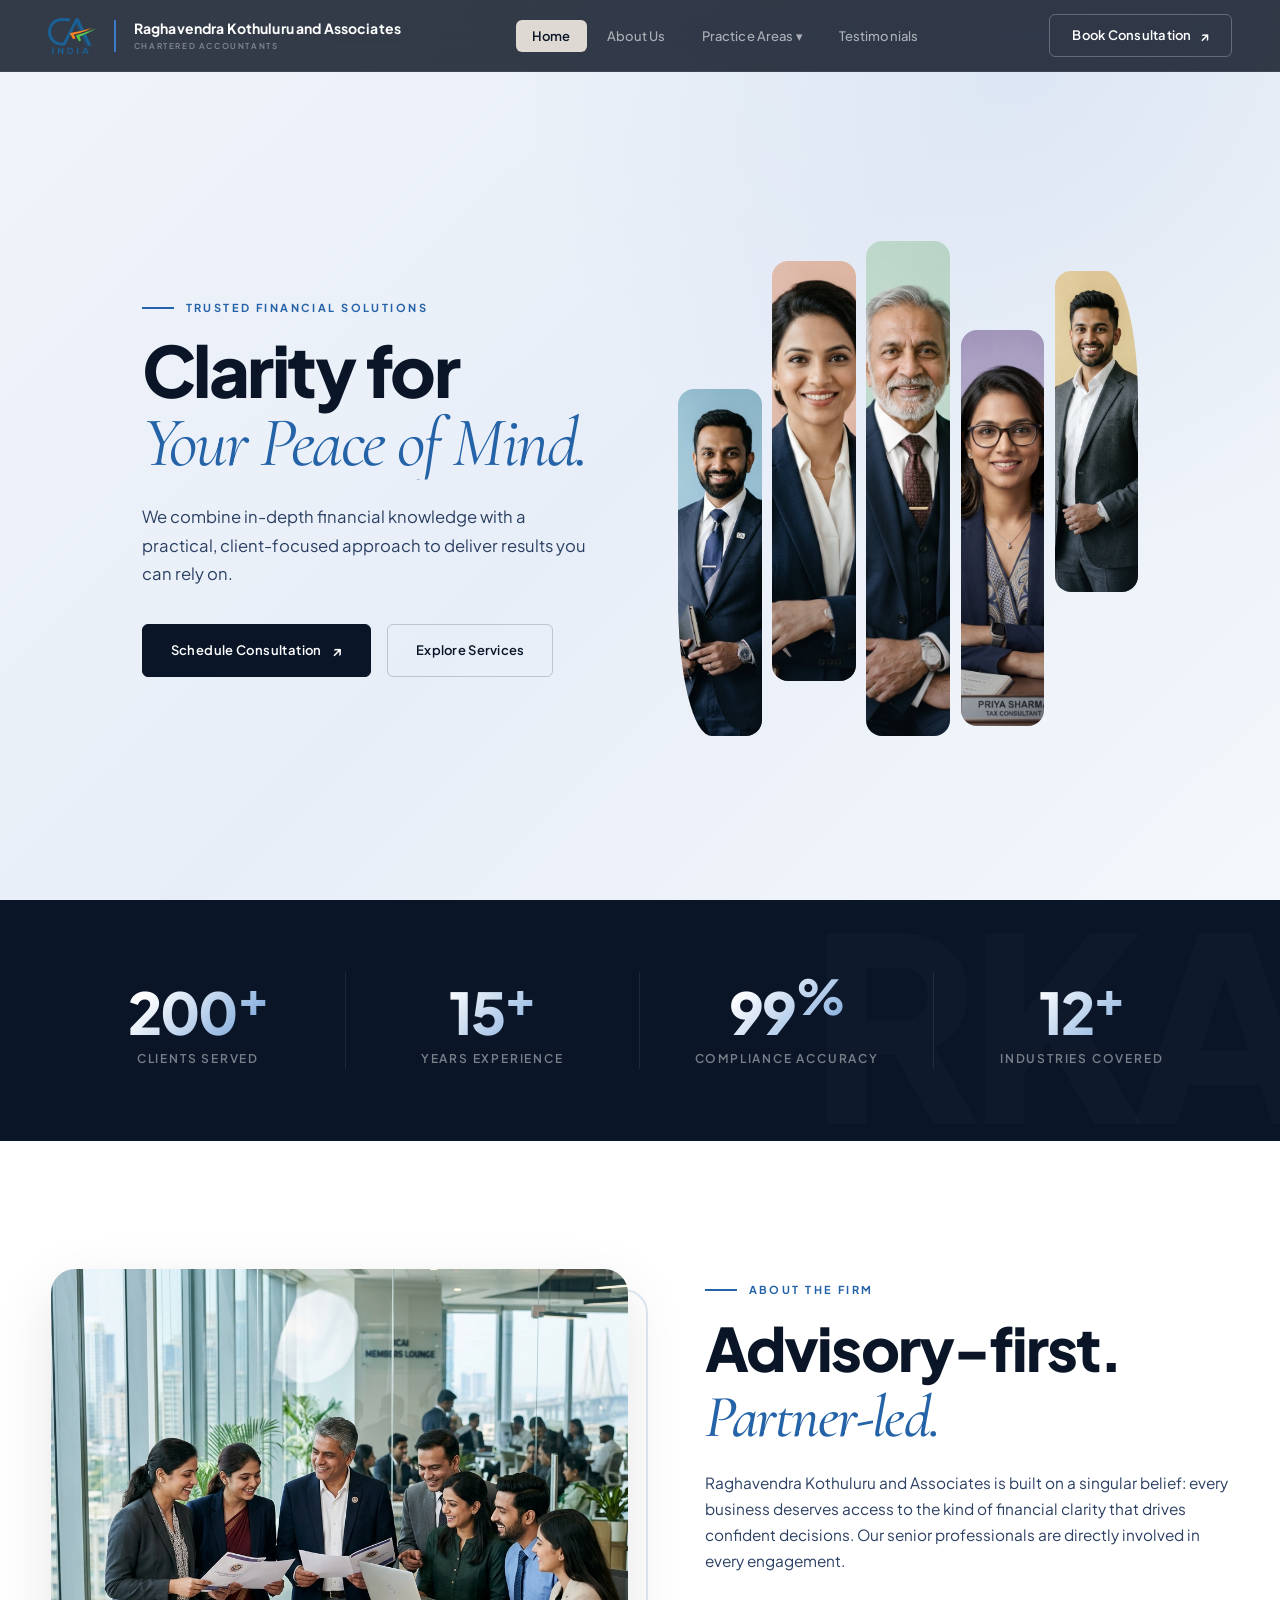
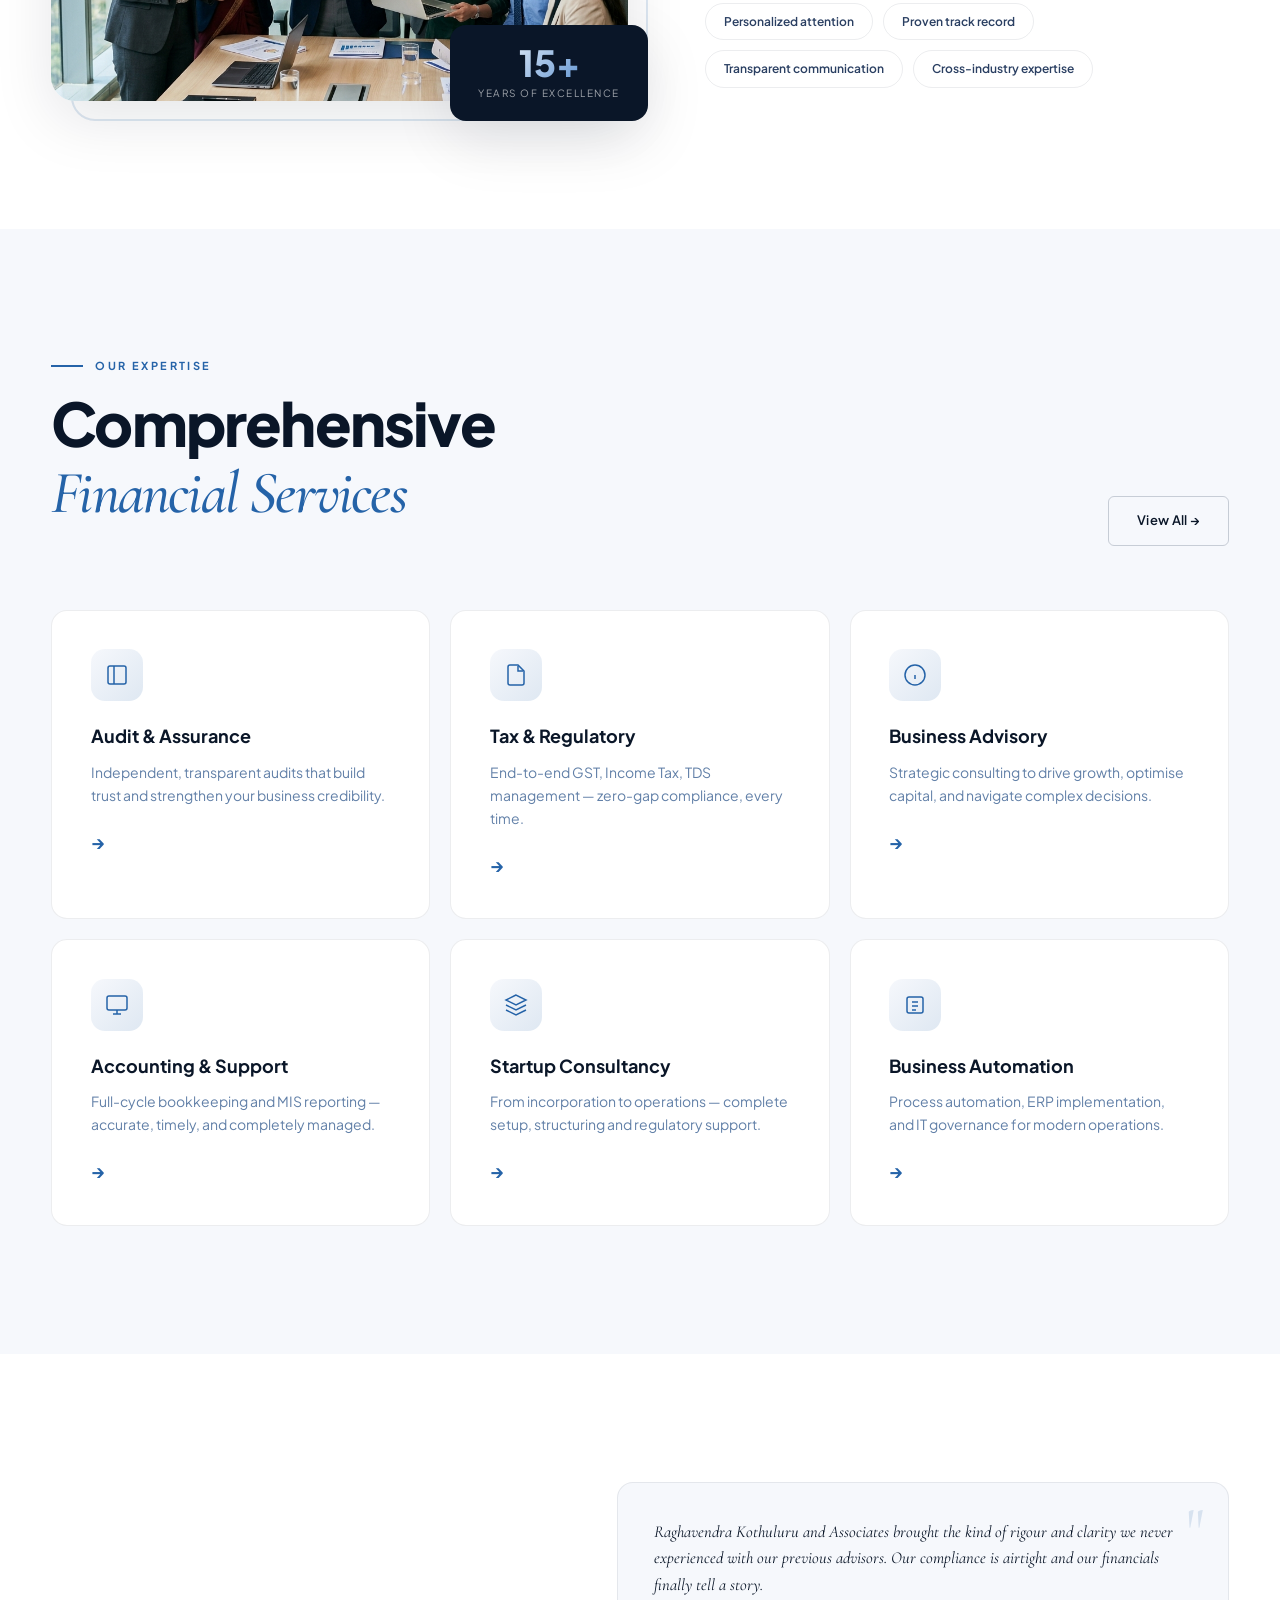
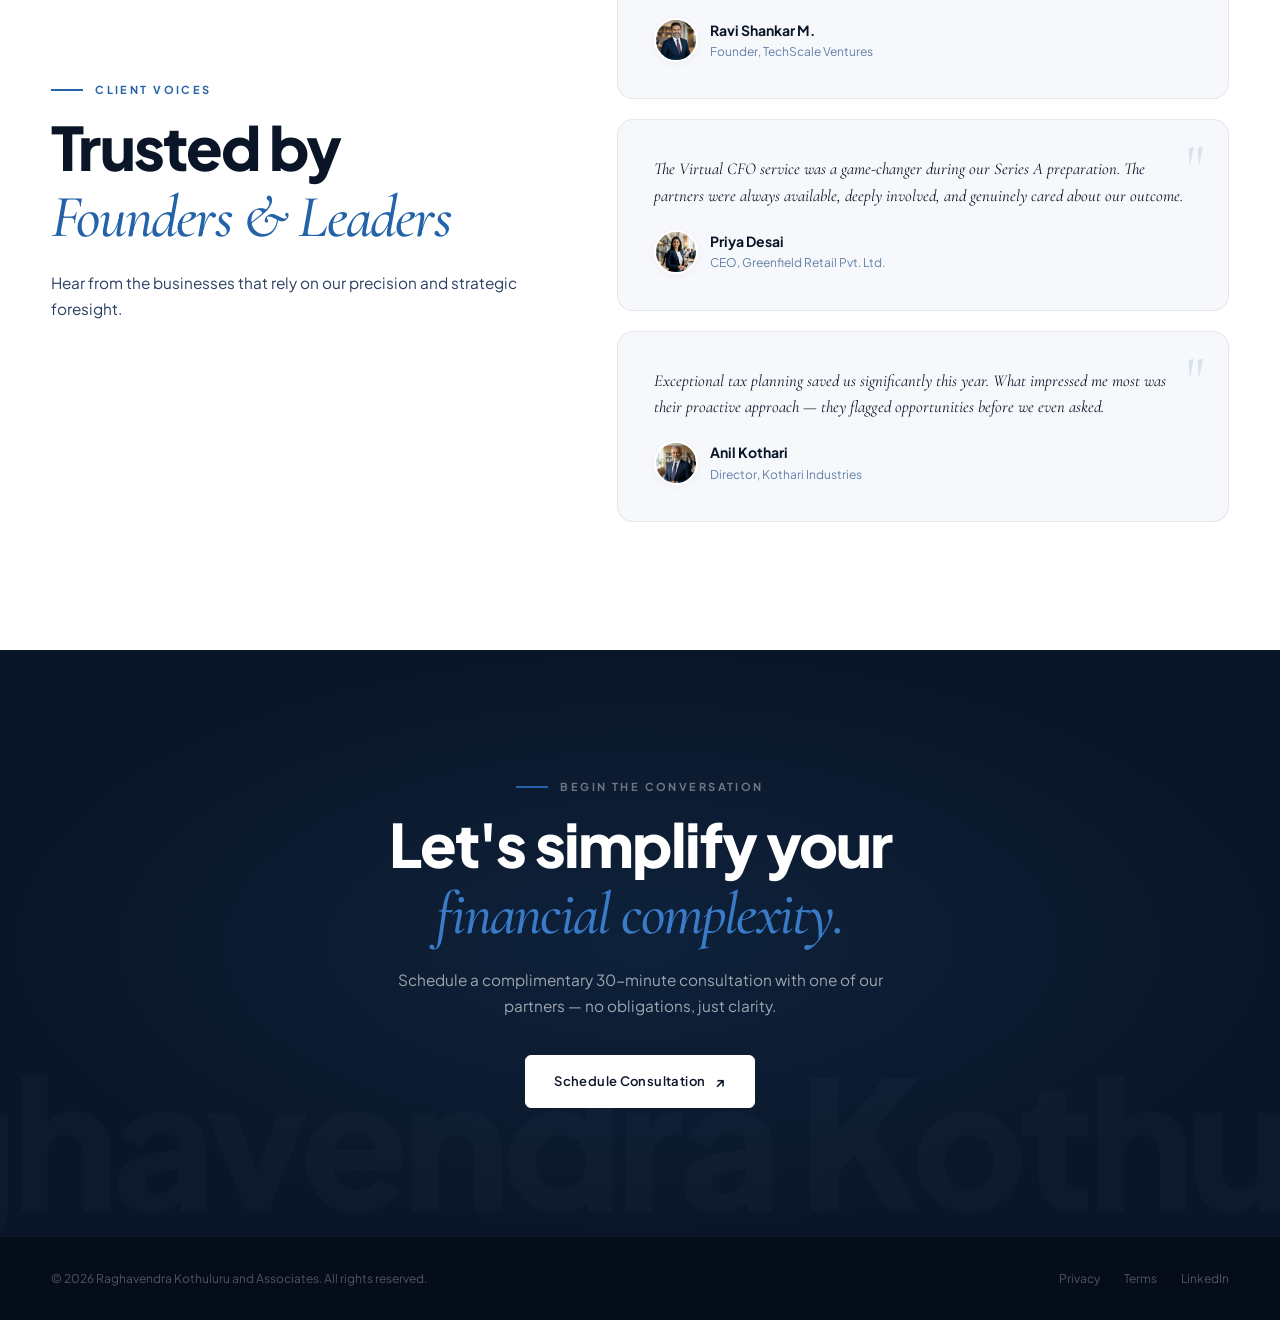
==== commit dda3851d: "design: dark glass nav bar with rectangular buttons and arrow icons" ====
--- a/index.html
+++ b/index.html
@@ -22,7 +22,7 @@
       </div>
     </a>
     <ul class="nav-links" id="navLinks">
-      <li><a href="#home">Home</a></li>
+      <li class="active"><a href="#home">Home</a></li>
       <li><a href="#about">About Us</a></li>
       <li class="dropdown">
         <a href="#services" class="dropdown-trigger">Practice Areas ▾</a>
@@ -37,7 +37,7 @@
       </li>
       <li><a href="#testimonials">Testimonials</a></li>
     </ul>
-    <a href="#contact" class="btn-primary" style="padding:10px 24px; font-size:12px;">Schedule Meet</a>
+    <a href="#contact" class="nav-cta">Book Consultation</a>
     <button class="nav-toggle" id="navToggle" aria-label="Menu">
       <span></span><span></span><span></span>
     </button>
--- a/styles.css
+++ b/styles.css
@@ -61,95 +61,132 @@
   line-height: 1.7; max-width: 540px;
 }
 
-/* ── BUTTONS ── */
+/* ── BUTTONS (Rectangular + Arrow) ── */
 .btn-primary {
-  display: inline-flex; align-items: center; gap: 8px;
+  display: inline-flex; align-items: center; gap: 10px;
   background: var(--ink); color: #fff;
-  padding: 14px 32px; border-radius: var(--radius-pill);
-  font-size: 13px; font-weight: 700; letter-spacing: 0.04em;
-  text-decoration: none; border: 2px solid var(--ink);
-  transition: var(--transition); position: relative; overflow: hidden;
+  padding: 13px 28px; border-radius: 6px;
+  font-size: 13px; font-weight: 600; letter-spacing: 0.03em;
+  text-decoration: none; border: 1.5px solid var(--ink);
+  transition: var(--transition); cursor: pointer;
 }
 .btn-primary::after {
-  content: '→'; transition: transform 0.3s;
+  content: '↗'; font-size: 15px; transition: transform 0.3s;
 }
 .btn-primary:hover {
+  background: var(--gold); border-color: var(--gold);
+  transform: translateY(-2px); box-shadow: var(--shadow-md);
+}
+.btn-primary:hover::after { transform: translate(2px, -2px); }
+
+.btn-outline {
+  display: inline-flex; align-items: center; gap: 10px;
   background: transparent; color: var(--ink);
-  transform: translateY(-2px); box-shadow: var(--shadow-md);
-}
-.btn-primary:hover::after { transform: translateX(4px); }
-
-.btn-outline {
-  display: inline-flex; align-items: center; gap: 8px;
-  background: transparent; color: var(--ink);
-  padding: 14px 32px; border-radius: var(--radius-pill);
+  padding: 13px 28px; border-radius: 6px;
   font-size: 13px; font-weight: 600; letter-spacing: 0.02em;
-  text-decoration: none; border: 1.5px solid var(--border);
-  transition: var(--transition);
+  text-decoration: none; border: 1.5px solid rgba(13, 31, 60, 0.2);
+  transition: var(--transition); cursor: pointer;
 }
 .btn-outline:hover {
-  border-color: var(--gold); color: var(--gold);
+  border-color: var(--ink); background: rgba(10, 22, 40, 0.04);
   transform: translateY(-2px);
 }
 
-/* ── NAV ── */
+/* Light variant for dark backgrounds */
+.btn-primary.btn-light {
+  background: #fff; color: var(--ink); border-color: #fff;
+}
+.btn-primary.btn-light:hover {
+  background: var(--gold-light); color: #fff; border-color: var(--gold-light);
+}
+.btn-outline.btn-light {
+  color: #fff; border-color: rgba(255,255,255,0.3);
+}
+.btn-outline.btn-light:hover {
+  border-color: #fff; background: rgba(255,255,255,0.08);
+}
+
+/* ── NAV (Dark Glass, Rectangular) ── */
 nav {
   position: fixed; top: 0; left: 0; right: 0; z-index: 1000;
-  height: 76px; display: flex; align-items: center;
-  justify-content: space-between; padding: 0 clamp(20px, 4vw, 64px);
-  background: rgba(246, 248, 252, 0.7);
-  backdrop-filter: blur(20px) saturate(1.8);
-  -webkit-backdrop-filter: blur(20px) saturate(1.8);
-  border-bottom: 1px solid rgba(13, 31, 60, 0.04);
-  transition: background 0.3s, box-shadow 0.3s;
+  height: 72px; display: flex; align-items: center;
+  justify-content: space-between; padding: 0 clamp(20px, 4vw, 48px);
+  background: rgba(10, 18, 32, 0.82);
+  backdrop-filter: blur(24px) saturate(1.6);
+  -webkit-backdrop-filter: blur(24px) saturate(1.6);
+  border-bottom: 1px solid rgba(255, 255, 255, 0.06);
+  transition: background 0.4s, box-shadow 0.4s;
 }
 nav.scrolled {
-  background: rgba(255, 255, 255, 0.95);
-  box-shadow: 0 4px 20px rgba(10, 22, 40, 0.06);
-}
+  background: rgba(8, 14, 28, 0.95);
+  box-shadow: 0 4px 24px rgba(0, 0, 0, 0.2);
+}
+
+/* Logo */
 .nav-logo { display: flex; align-items: center; gap: 12px; text-decoration: none; }
-.nav-logo-ca { height: 36px; width: auto; }
+.nav-logo-ca { height: 36px; width: auto; filter: brightness(1.1); }
 .nav-logo-divider {
-  width: 1.5px; height: 36px; background: var(--gold);
-  margin: 0 4px; flex-shrink: 0;
+  width: 1.5px; height: 32px; background: var(--gold-light);
+  margin: 0 6px; flex-shrink: 0;
   animation: divider-pulse 2s ease-in-out infinite;
 }
 @keyframes divider-pulse {
-  0%, 100% { opacity: 0.7; }
+  0%, 100% { opacity: 0.6; }
   50% { opacity: 0.15; }
 }
 .nav-logo-text { display: flex; flex-direction: column; }
 .nav-logo-main {
-  font-weight: 800; font-size: 15px; color: var(--ink);
+  font-weight: 700; font-size: 14px; color: #fff;
   letter-spacing: 0.01em; white-space: nowrap;
 }
 .nav-logo-sub {
-  font-size: 8.5px; font-weight: 700; color: var(--gold);
-  letter-spacing: 0.25em; text-transform: uppercase;
-}
-.nav-links { display: flex; gap: 36px; list-style: none; align-items: center; }
+  font-size: 8px; font-weight: 600; color: rgba(255,255,255,0.4);
+  letter-spacing: 0.2em; text-transform: uppercase;
+}
+
+/* Nav Links — rectangular active pill */
+.nav-links { display: flex; gap: 4px; list-style: none; align-items: center; }
 .nav-links > li > a {
-  color: var(--ink-mid); text-decoration: none;
+  color: rgba(255, 255, 255, 0.6); text-decoration: none;
+  font-size: 13px; font-weight: 500; letter-spacing: 0.01em;
+  padding: 8px 16px; border-radius: 6px;
+  transition: all 0.25s; position: relative;
+}
+.nav-links > li > a:hover {
+  color: #fff; background: rgba(255, 255, 255, 0.08);
+}
+.nav-links > li.active > a {
+  color: var(--ink); background: rgba(240, 235, 225, 0.9);
+  font-weight: 600;
+}
+
+/* Nav CTA Button */
+.nav-cta {
+  display: inline-flex; align-items: center; gap: 8px;
+  color: #fff; padding: 9px 22px; border-radius: 6px;
   font-size: 13px; font-weight: 600; letter-spacing: 0.02em;
-  transition: color 0.25s; position: relative;
-}
-.nav-links > li > a:hover { color: var(--ink); }
-.nav-links > li > a::after {
-  content: ''; position: absolute; bottom: -4px; left: 0;
-  width: 0; height: 2px; background: var(--gold);
-  transition: width 0.3s;
-}
-.nav-links > li > a:hover::after { width: 100%; }
+  text-decoration: none; border: 1.5px solid rgba(255, 255, 255, 0.25);
+  background: transparent;
+  transition: var(--transition);
+}
+.nav-cta::after { content: '↗'; font-size: 14px; transition: transform 0.3s; }
+.nav-cta:hover {
+  border-color: #fff; background: rgba(255, 255, 255, 0.1);
+}
+.nav-cta:hover::after { transform: translate(2px, -2px); }
 
 /* Dropdown */
 .dropdown { position: relative; }
 .dropdown-trigger { cursor: pointer; }
 .dropdown-menu {
-  position: absolute; top: calc(100% + 16px); left: 50%;
+  position: absolute; top: calc(100% + 12px); left: 50%;
   transform: translateX(-50%) translateY(8px);
-  background: var(--white); min-width: 280px;
-  border-radius: var(--radius); padding: 8px;
-  box-shadow: var(--shadow-xl); border: 1px solid var(--border);
+  background: rgba(12, 20, 36, 0.95);
+  backdrop-filter: blur(20px);
+  -webkit-backdrop-filter: blur(20px);
+  min-width: 260px; border-radius: 10px; padding: 8px;
+  box-shadow: 0 16px 48px rgba(0, 0, 0, 0.3);
+  border: 1px solid rgba(255, 255, 255, 0.08);
   opacity: 0; visibility: hidden; pointer-events: none;
   transition: all 0.3s cubic-bezier(0.16, 1, 0.3, 1);
 }
@@ -158,21 +195,20 @@
   transform: translateX(-50%) translateY(0);
 }
 .dropdown-menu a {
-  display: flex; align-items: center; gap: 12px;
-  padding: 12px 16px; color: var(--ink-mid);
+  display: flex; align-items: center; gap: 10px;
+  padding: 10px 14px; color: rgba(255, 255, 255, 0.6);
   text-decoration: none; font-size: 13px; font-weight: 500;
-  border-radius: var(--radius-sm); transition: all 0.2s;
+  border-radius: 6px; transition: all 0.2s;
 }
 .dropdown-menu a:hover {
-  background: var(--cream); color: var(--ink);
-  transform: translateX(4px);
+  background: rgba(255, 255, 255, 0.08); color: #fff;
 }
 
 /* Mobile nav */
 .nav-toggle { display: none; background: none; border: none; cursor: pointer; padding: 8px; }
 .nav-toggle span {
   display: block; width: 22px; height: 2px;
-  background: var(--ink); margin: 5px 0; transition: var(--transition);
+  background: #fff; margin: 5px 0; transition: var(--transition);
 }
 
 /* ── HERO ── */
@@ -466,9 +502,10 @@
   .nav-toggle { display: block; }
   nav.menu-open .nav-links {
     display: flex; flex-direction: column;
-    position: absolute; top: 76px; left: 0; right: 0;
-    background: var(--white); padding: 24px;
-    box-shadow: var(--shadow-lg); gap: 16px;
+    position: absolute; top: 72px; left: 0; right: 0;
+    background: rgba(10, 18, 32, 0.96); padding: 24px;
+    box-shadow: 0 20px 40px rgba(0,0,0,0.3); gap: 8px;
+    backdrop-filter: blur(20px);
   }
   .hero .container { text-align: center; }
   .hero-content { display: flex; flex-direction: column; align-items: center; }
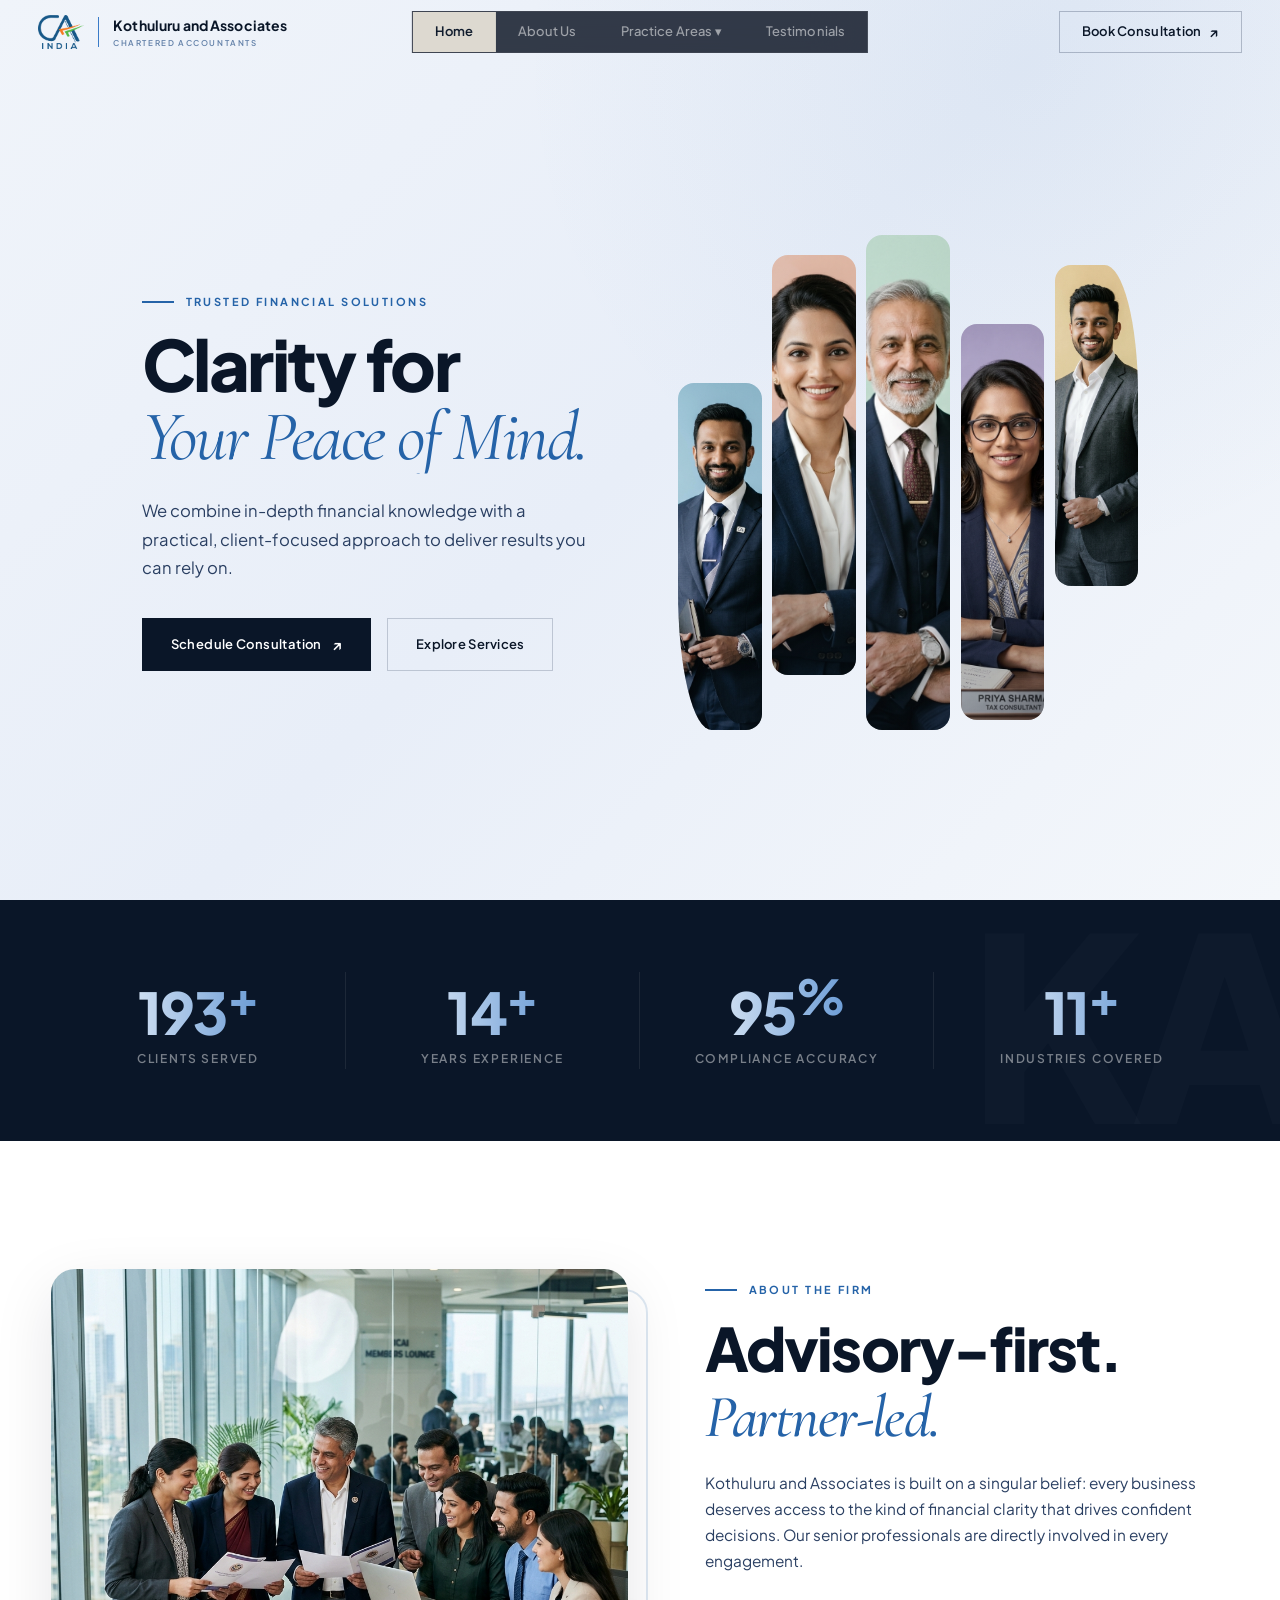
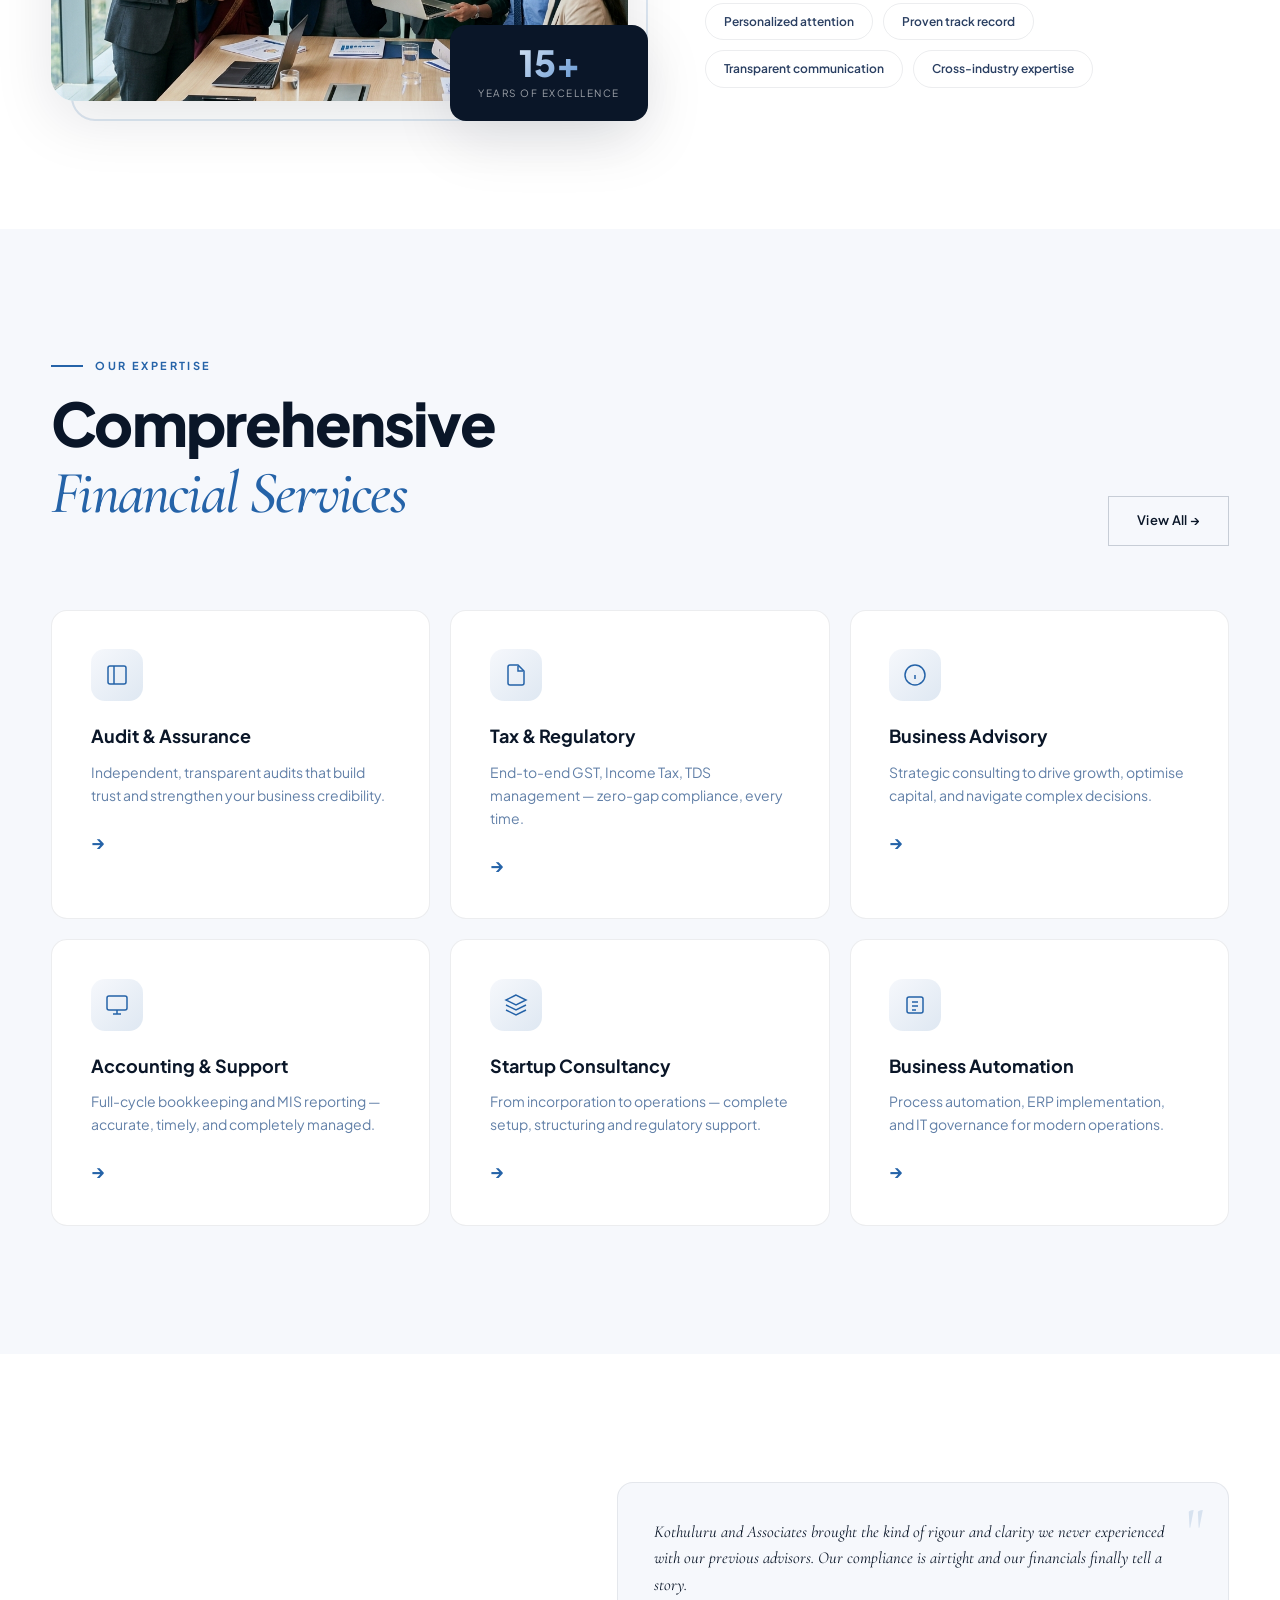
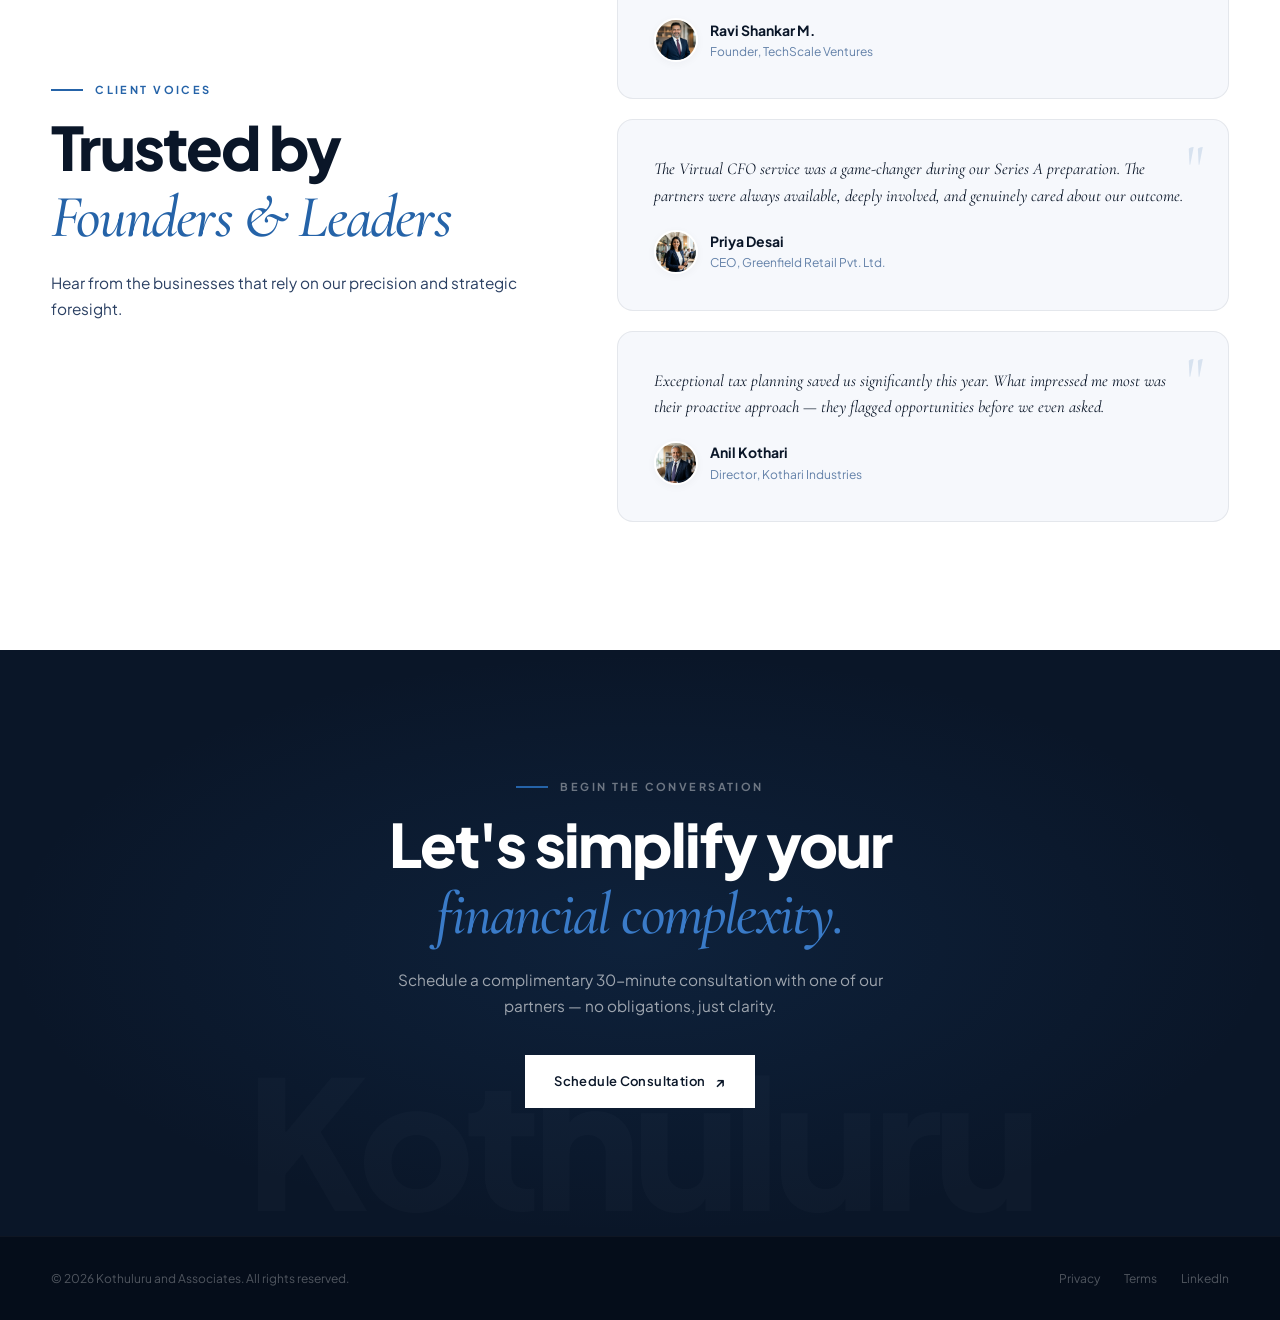
==== commit 612bb546: "feat: implement animated stats, sharp rectangular nav, rebranding to Kothuluru and Associates, and u" ====
--- a/index.html
+++ b/index.html
@@ -3,7 +3,7 @@
 <head>
   <meta charset="UTF-8">
   <meta name="viewport" content="width=device-width, initial-scale=1.0">
-  <title>Raghavendra Kothuluru and Associates — Chartered Accountants</title>
+  <title>Kothuluru and Associates — Chartered Accountants</title>
   <meta name="description" content="Trusted Chartered Accountants providing audit, tax, advisory, and business support services across India.">
   <link rel="preconnect" href="https://fonts.googleapis.com">
   <link href="https://fonts.googleapis.com/css2?family=Plus+Jakarta+Sans:wght@300;400;500;600;700;800&family=Cormorant+Garamond:ital,wght@0,300;0,400;0,500;1,300;1,400;1,500;1,600&display=swap" rel="stylesheet">
@@ -17,7 +17,7 @@
       <img src="assets/CA India Logo.png" alt="CA India" class="nav-logo-ca">
       <div class="nav-logo-divider"></div>
       <div class="nav-logo-text">
-        <div class="nav-logo-main">Raghavendra Kothuluru and Associates</div>
+        <div class="nav-logo-main">Kothuluru and Associates</div>
         <div class="nav-logo-sub">Chartered Accountants</div>
       </div>
     </a>
@@ -65,23 +65,22 @@
     </div>
   </section>
 
-  <!-- METRICS -->
-  <section class="metrics">
-    <div class="container">
-      <div class="metric-item reveal visible">
-        <div class="metric-num">200<sup>+</sup></div>
+  <section class="metrics" id="metrics">
+    <div class="container">
+      <div class="metric-item reveal">
+        <div class="metric-num"><span class="count-up" data-target="200">0</span><sup>+</sup></div>
         <div class="metric-label">Clients Served</div>
       </div>
-      <div class="metric-item reveal visible delay-1">
-        <div class="metric-num">15<sup>+</sup></div>
+      <div class="metric-item reveal delay-1">
+        <div class="metric-num"><span class="count-up" data-target="15">0</span><sup>+</sup></div>
         <div class="metric-label">Years Experience</div>
       </div>
-      <div class="metric-item reveal visible delay-2">
-        <div class="metric-num">99<sup>%</sup></div>
+      <div class="metric-item reveal delay-2">
+        <div class="metric-num"><span class="count-up" data-target="99">0</span><sup>%</sup></div>
         <div class="metric-label">Compliance Accuracy</div>
       </div>
-      <div class="metric-item reveal visible delay-3">
-        <div class="metric-num">12<sup>+</sup></div>
+      <div class="metric-item reveal delay-3">
+        <div class="metric-num"><span class="count-up" data-target="12">0</span><sup>+</sup></div>
         <div class="metric-label">Industries Covered</div>
       </div>
     </div>
@@ -100,7 +99,7 @@
       <div>
         <div class="eyebrow reveal">About the Firm</div>
         <h2 class="section-title reveal delay-1">Advisory-first.<br><em>Partner-led.</em></h2>
-        <p class="body-text reveal delay-2">Raghavendra Kothuluru and Associates is built on a singular belief: every business deserves access to the kind of financial clarity that drives confident decisions. Our senior professionals are directly involved in every engagement.</p>
+        <p class="body-text reveal delay-2">Kothuluru and Associates is built on a singular belief: every business deserves access to the kind of financial clarity that drives confident decisions. Our senior professionals are directly involved in every engagement.</p>
         <div class="pill-tags reveal delay-3">
           <span class="pill-tag">Personalized attention</span>
           <span class="pill-tag">Proven track record</span>
@@ -184,7 +183,7 @@
       </div>
       <div class="testimonial-cards">
         <div class="testimonial-card reveal">
-          <p class="testimonial-text">Raghavendra Kothuluru and Associates brought the kind of rigour and clarity we never experienced with our previous advisors. Our compliance is airtight and our financials finally tell a story.</p>
+          <p class="testimonial-text">Kothuluru and Associates brought the kind of rigour and clarity we never experienced with our previous advisors. Our compliance is airtight and our financials finally tell a story.</p>
           <div class="testimonial-author">
             <div class="testimonial-avatar" style="background-image: url('assets/testimonial-1.png');"></div>
             <div>
@@ -229,13 +228,13 @@
         <a href="mailto:hello@kothaluruassociates.in" class="btn-primary" style="background:#fff; color:var(--ink); border-color:#fff;">Schedule Consultation</a>
       </div>
     </div>
-    <div class="cta-watermark">Raghavendra Kothuluru</div>
+    <div class="cta-watermark">Kothuluru</div>
   </section>
 
   <!-- FOOTER -->
   <footer>
     <div class="container">
-      <div>© 2026 Raghavendra Kothuluru and Associates. All rights reserved.</div>
+      <div>© 2026 Kothuluru and Associates. All rights reserved.</div>
       <div class="footer-links">
         <a href="#">Privacy</a>
         <a href="#">Terms</a>
@@ -251,10 +250,27 @@
     }, { threshold: 0.1, rootMargin: '0px 0px -40px 0px' });
     document.querySelectorAll('.reveal').forEach(el => observer.observe(el));
 
-    // Nav scroll effect
-    window.addEventListener('scroll', () => {
-      document.getElementById('mainNav').classList.toggle('scrolled', window.scrollY > 40);
-    });
+    // Count up animation
+    const countUpObserver = new IntersectionObserver((entries, obs) => {
+      entries.forEach(entry => {
+        if (entry.isIntersecting) {
+          const el = entry.target;
+          const target = parseInt(el.getAttribute('data-target'), 10);
+          const duration = 2000;
+          const start = performance.now();
+          function step(timestamp) {
+            const progress = Math.min((timestamp - start) / duration, 1);
+            const ease = 1 - Math.pow(1 - progress, 4); // easeOutQuart
+            el.textContent = Math.floor(ease * target);
+            if (progress < 1) requestAnimationFrame(step);
+            else el.textContent = target;
+          }
+          requestAnimationFrame(step);
+          obs.unobserve(el);
+        }
+      });
+    }, { threshold: 0.1 });
+    document.querySelectorAll('.count-up').forEach(el => countUpObserver.observe(el));
 
     // Mobile nav toggle
     document.getElementById('navToggle').addEventListener('click', () => {
@@ -275,6 +291,58 @@
         requestAnimationFrame(() => requestAnimationFrame(() => { s.style.opacity='1'; s.style.transform='translateY(0)'; }));
       });
     }, 300);
+
+    // ── DYNAMIC ACTIVE STATE ──
+    (function() {
+      const navItems = document.querySelectorAll('.nav-links > li');
+      const sections = ['home','about','services','testimonials'];
+      let currentActive = document.querySelector('.nav-links > li.active');
+
+      // Set active by section id
+      function setActiveBySection(id) {
+        navItems.forEach(li => li.classList.remove('active'));
+        navItems.forEach(li => {
+          const href = li.querySelector('a')?.getAttribute('href');
+          if (href && href.includes(id)) li.classList.add('active');
+        });
+      }
+
+      // Hover: temporarily move active
+      navItems.forEach(li => {
+        li.addEventListener('mouseenter', () => {
+          navItems.forEach(n => n.classList.remove('active'));
+          li.classList.add('active');
+        });
+      });
+
+      // Mouse leave nav-links: restore scroll-based active
+      const navLinksEl = document.querySelector('.nav-links');
+      navLinksEl.addEventListener('mouseleave', () => {
+        // Find which section is visible
+        let found = 'home';
+        sections.forEach(id => {
+          const sec = document.getElementById(id);
+          if (sec && sec.getBoundingClientRect().top <= 120) found = id;
+        });
+        setActiveBySection(found);
+      });
+
+      // Scroll: update active based on visible section
+      window.addEventListener('scroll', () => {
+        let found = 'home';
+        sections.forEach(id => {
+          const sec = document.getElementById(id);
+          if (sec && sec.getBoundingClientRect().top <= 120) found = id;
+        });
+        // Only update if not hovering over nav
+        if (!navLinksEl.matches(':hover')) {
+          setActiveBySection(found);
+        }
+      }, { passive: true });
+
+      // Initial
+      setActiveBySection('home');
+    })();
   </script>
 </body>
 </html>
--- a/styles.css
+++ b/styles.css
@@ -1,5 +1,5 @@
 /* ══════════════════════════════════════════════════════════════
-   RAGHAVENDRA KOTHULURU & ASSOCIATES — Premium Landing Page
+   Kothuluru & Associates — Premium Landing Page
    ══════════════════════════════════════════════════════════════ */
 
 :root {
@@ -24,8 +24,17 @@
   --transition: 0.4s cubic-bezier(0.25, 0.46, 0.45, 0.94);
 }
 
-*, *::before, *::after { box-sizing: border-box; margin: 0; padding: 0; }
-html { scroll-behavior: smooth; }
+*,
+*::before,
+*::after {
+  box-sizing: border-box;
+  margin: 0;
+  padding: 0;
+}
+
+html {
+  scroll-behavior: smooth;
+}
 
 body {
   font-family: var(--sans);
@@ -37,487 +46,1079 @@
 }
 
 /* ── UTILITY ── */
-.container { max-width: 1280px; margin: 0 auto; padding: 0 clamp(20px, 4vw, 64px); }
-.section-pad { padding: clamp(80px, 10vw, 140px) 0; }
+.container {
+  max-width: 1280px;
+  margin: 0 auto;
+  padding: 0 clamp(20px, 4vw, 64px);
+}
+
+.section-pad {
+  padding: clamp(80px, 10vw, 140px) 0;
+}
+
 .eyebrow {
-  font-size: 11px; font-weight: 700; letter-spacing: 0.22em;
-  text-transform: uppercase; color: var(--gold); margin-bottom: 16px;
-  display: flex; align-items: center; gap: 12px;
-}
+  font-size: 11px;
+  font-weight: 700;
+  letter-spacing: 0.22em;
+  text-transform: uppercase;
+  color: var(--gold);
+  margin-bottom: 16px;
+  display: flex;
+  align-items: center;
+  gap: 12px;
+}
+
 .eyebrow::before {
-  content: ''; width: 32px; height: 2px;
-  background: var(--gold); display: inline-block;
-}
+  content: '';
+  width: 32px;
+  height: 2px;
+  background: var(--gold);
+  display: inline-block;
+}
+
 .section-title {
-  font-size: clamp(36px, 5vw, 60px); font-weight: 800;
-  line-height: 1.08; letter-spacing: -0.03em; margin-bottom: 20px;
-}
+  font-size: clamp(36px, 5vw, 60px);
+  font-weight: 800;
+  line-height: 1.08;
+  letter-spacing: -0.03em;
+  margin-bottom: 20px;
+}
+
 .section-title em {
-  font-family: var(--serif); font-style: italic;
-  font-weight: 500; color: var(--gold);
-}
+  font-family: var(--serif);
+  font-style: italic;
+  font-weight: 500;
+  color: var(--gold);
+}
+
 .body-text {
-  font-size: clamp(15px, 1.2vw, 18px); color: var(--ink-mid);
-  line-height: 1.7; max-width: 540px;
+  font-size: clamp(15px, 1.2vw, 18px);
+  color: var(--ink-mid);
+  line-height: 1.7;
+  max-width: 540px;
 }
 
 /* ── BUTTONS (Rectangular + Arrow) ── */
 .btn-primary {
-  display: inline-flex; align-items: center; gap: 10px;
-  background: var(--ink); color: #fff;
-  padding: 13px 28px; border-radius: 6px;
-  font-size: 13px; font-weight: 600; letter-spacing: 0.03em;
-  text-decoration: none; border: 1.5px solid var(--ink);
-  transition: var(--transition); cursor: pointer;
-}
+  display: inline-flex;
+  align-items: center;
+  gap: 10px;
+  background: var(--ink);
+  color: #fff;
+  padding: 13px 28px;
+  border-radius: 0;
+  font-size: 13px;
+  font-weight: 600;
+  letter-spacing: 0.03em;
+  text-decoration: none;
+  border: 1.5px solid var(--ink);
+  transition: var(--transition);
+  cursor: pointer;
+}
+
 .btn-primary::after {
-  content: '↗'; font-size: 15px; transition: transform 0.3s;
-}
+  content: '↗';
+  font-size: 15px;
+  transition: transform 0.3s;
+}
+
 .btn-primary:hover {
-  background: var(--gold); border-color: var(--gold);
-  transform: translateY(-2px); box-shadow: var(--shadow-md);
-}
-.btn-primary:hover::after { transform: translate(2px, -2px); }
+  background: var(--gold);
+  border-color: var(--gold);
+  transform: translateY(-2px);
+  box-shadow: var(--shadow-md);
+}
+
+.btn-primary:hover::after {
+  transform: translate(2px, -2px);
+}
 
 .btn-outline {
-  display: inline-flex; align-items: center; gap: 10px;
-  background: transparent; color: var(--ink);
-  padding: 13px 28px; border-radius: 6px;
-  font-size: 13px; font-weight: 600; letter-spacing: 0.02em;
-  text-decoration: none; border: 1.5px solid rgba(13, 31, 60, 0.2);
-  transition: var(--transition); cursor: pointer;
-}
+  display: inline-flex;
+  align-items: center;
+  gap: 10px;
+  background: transparent;
+  color: var(--ink);
+  padding: 13px 28px;
+  border-radius: 0;
+  font-size: 13px;
+  font-weight: 600;
+  letter-spacing: 0.02em;
+  text-decoration: none;
+  border: 1.5px solid rgba(13, 31, 60, 0.2);
+  transition: var(--transition);
+  cursor: pointer;
+}
+
 .btn-outline:hover {
-  border-color: var(--ink); background: rgba(10, 22, 40, 0.04);
+  border-color: var(--ink);
+  background: rgba(10, 22, 40, 0.04);
   transform: translateY(-2px);
 }
 
 /* Light variant for dark backgrounds */
 .btn-primary.btn-light {
-  background: #fff; color: var(--ink); border-color: #fff;
-}
+  background: #fff;
+  color: var(--ink);
+  border-color: #fff;
+}
+
 .btn-primary.btn-light:hover {
-  background: var(--gold-light); color: #fff; border-color: var(--gold-light);
-}
+  background: var(--gold-light);
+  color: #fff;
+  border-color: var(--gold-light);
+}
+
 .btn-outline.btn-light {
-  color: #fff; border-color: rgba(255,255,255,0.3);
-}
+  color: #fff;
+  border-color: rgba(255, 255, 255, 0.3);
+}
+
 .btn-outline.btn-light:hover {
-  border-color: #fff; background: rgba(255,255,255,0.08);
-}
-
-/* ── NAV (Dark Glass, Rectangular) ── */
+  border-color: #fff;
+  background: rgba(255, 255, 255, 0.08);
+}
+
+/* ── NAV (Transparent bar, glass on menu group only) ── */
 nav {
-  position: fixed; top: 0; left: 0; right: 0; z-index: 1000;
-  height: 72px; display: flex; align-items: center;
-  justify-content: space-between; padding: 0 clamp(20px, 4vw, 48px);
+  position: fixed;
+  top: 0;
+  left: 0;
+  right: 0;
+  z-index: 1000;
+  height: 64px;
+  display: flex;
+  align-items: center;
+  justify-content: space-between;
+  padding: 0 clamp(20px, 3vw, 40px);
+  background: transparent;
+  border-radius: 0;
+}
+
+/* Logo */
+.nav-logo {
+  display: flex;
+  align-items: center;
+  gap: 10px;
+  text-decoration: none;
+  flex-shrink: 0;
+}
+
+.nav-logo-ca {
+  height: 34px;
+  width: auto;
+}
+
+.nav-logo-divider {
+  width: 1px;
+  height: 30px;
+  background: var(--gold-light);
+  margin: 0 4px;
+  flex-shrink: 0;
+  animation: divider-pulse 2s ease-in-out infinite;
+}
+
+@keyframes divider-pulse {
+
+  0%,
+  100% {
+    opacity: 0.6;
+  }
+
+  50% {
+    opacity: 0.15;
+  }
+}
+
+.nav-logo-text {
+  display: flex;
+  flex-direction: column;
+}
+
+.nav-logo-main {
+  font-weight: 700;
+  font-size: 14px;
+  color: var(--ink);
+  letter-spacing: 0.01em;
+  white-space: nowrap;
+}
+
+.nav-logo-sub {
+  font-size: 8px;
+  font-weight: 600;
+  color: var(--ink-light);
+  letter-spacing: 0.2em;
+  text-transform: uppercase;
+}
+
+/* Nav Links — centered glass container */
+.nav-links {
+  display: flex;
+  gap: 0;
+  list-style: none;
+  align-items: stretch;
+  position: absolute;
+  left: 50%;
+  transform: translateX(-50%);
   background: rgba(10, 18, 32, 0.82);
   backdrop-filter: blur(24px) saturate(1.6);
   -webkit-backdrop-filter: blur(24px) saturate(1.6);
-  border-bottom: 1px solid rgba(255, 255, 255, 0.06);
-  transition: background 0.4s, box-shadow 0.4s;
-}
-nav.scrolled {
-  background: rgba(8, 14, 28, 0.95);
-  box-shadow: 0 4px 24px rgba(0, 0, 0, 0.2);
-}
-
-/* Logo */
-.nav-logo { display: flex; align-items: center; gap: 12px; text-decoration: none; }
-.nav-logo-ca { height: 36px; width: auto; filter: brightness(1.1); }
-.nav-logo-divider {
-  width: 1.5px; height: 32px; background: var(--gold-light);
-  margin: 0 6px; flex-shrink: 0;
-  animation: divider-pulse 2s ease-in-out infinite;
-}
-@keyframes divider-pulse {
-  0%, 100% { opacity: 0.6; }
-  50% { opacity: 0.15; }
-}
-.nav-logo-text { display: flex; flex-direction: column; }
-.nav-logo-main {
-  font-weight: 700; font-size: 14px; color: #fff;
-  letter-spacing: 0.01em; white-space: nowrap;
-}
-.nav-logo-sub {
-  font-size: 8px; font-weight: 600; color: rgba(255,255,255,0.4);
-  letter-spacing: 0.2em; text-transform: uppercase;
-}
-
-/* Nav Links — rectangular active pill */
-.nav-links { display: flex; gap: 4px; list-style: none; align-items: center; }
-.nav-links > li > a {
-  color: rgba(255, 255, 255, 0.6); text-decoration: none;
-  font-size: 13px; font-weight: 500; letter-spacing: 0.01em;
-  padding: 8px 16px; border-radius: 6px;
-  transition: all 0.25s; position: relative;
-}
-.nav-links > li > a:hover {
-  color: #fff; background: rgba(255, 255, 255, 0.08);
-}
-.nav-links > li.active > a {
-  color: var(--ink); background: rgba(240, 235, 225, 0.9);
+  border: 1px solid rgba(255, 255, 255, 0.06);
+  border-radius: 0;
+  padding: 0;
+  height: 42px;
+}
+
+.nav-links>li {
+  display: flex;
+  align-items: stretch;
+}
+
+.nav-links>li>a {
+  color: rgba(255, 255, 255, 0.55);
+  text-decoration: none;
+  font-size: 13px;
+  font-weight: 500;
+  letter-spacing: 0.01em;
+  padding: 0 22px;
+  border-radius: 0;
+  transition: color 0.25s, background 0.25s;
+  display: flex;
+  align-items: center;
+}
+
+.nav-links>li>a:hover {
+  color: #fff;
+  background: rgba(255, 255, 255, 0.07);
+}
+
+.nav-links>li.active>a {
+  color: var(--ink);
+  background: rgba(235, 230, 220, 0.92);
   font-weight: 600;
 }
 
-/* Nav CTA Button */
+/* Nav CTA Button — aligned to same height as nav-links */
 .nav-cta {
-  display: inline-flex; align-items: center; gap: 8px;
-  color: #fff; padding: 9px 22px; border-radius: 6px;
-  font-size: 13px; font-weight: 600; letter-spacing: 0.02em;
-  text-decoration: none; border: 1.5px solid rgba(255, 255, 255, 0.25);
+  display: inline-flex;
+  align-items: center;
+  gap: 8px;
+  color: var(--ink);
+  padding: 0 22px;
+  height: 42px;
+  border-radius: 0;
+  font-size: 13px;
+  font-weight: 600;
+  letter-spacing: 0.02em;
+  text-decoration: none;
+  border: 1.5px solid rgba(13, 31, 60, 0.25);
   background: transparent;
-  transition: var(--transition);
-}
-.nav-cta::after { content: '↗'; font-size: 14px; transition: transform 0.3s; }
+  flex-shrink: 0;
+  transition: border-color 0.3s, background 0.3s;
+}
+
+.nav-cta::after {
+  content: '↗';
+  font-size: 14px;
+  transition: transform 0.3s;
+}
+
 .nav-cta:hover {
-  border-color: #fff; background: rgba(255, 255, 255, 0.1);
-}
-.nav-cta:hover::after { transform: translate(2px, -2px); }
-
-/* Dropdown */
-.dropdown { position: relative; }
-.dropdown-trigger { cursor: pointer; }
+  border-color: var(--ink);
+  background: rgba(10, 22, 40, 0.04);
+}
+
+.nav-cta:hover::after {
+  transform: translate(2px, -2px);
+}
+
+/* Dropdown — no gap, invisible bridge */
+.dropdown {
+  position: relative;
+}
+
+.dropdown-trigger {
+  cursor: pointer;
+}
+
+.dropdown::after {
+  content: '';
+  position: absolute;
+  top: 100%;
+  left: 0;
+  width: 100%;
+  height: 12px;
+  display: none;
+}
+
+.dropdown:hover::after {
+  display: block;
+}
+
 .dropdown-menu {
-  position: absolute; top: calc(100% + 12px); left: 50%;
-  transform: translateX(-50%) translateY(8px);
-  background: rgba(12, 20, 36, 0.95);
+  position: absolute;
+  top: calc(100% + 10px);
+  left: 50%;
+  transform: translateX(-50%) translateY(4px);
+  background: rgba(12, 20, 36, 0.96);
   backdrop-filter: blur(20px);
   -webkit-backdrop-filter: blur(20px);
-  min-width: 260px; border-radius: 10px; padding: 8px;
-  box-shadow: 0 16px 48px rgba(0, 0, 0, 0.3);
+  min-width: 260px;
+  border-radius: 0;
+  padding: 6px;
+  box-shadow: 0 12px 40px rgba(0, 0, 0, 0.35);
   border: 1px solid rgba(255, 255, 255, 0.08);
-  opacity: 0; visibility: hidden; pointer-events: none;
-  transition: all 0.3s cubic-bezier(0.16, 1, 0.3, 1);
-}
+  opacity: 0;
+  visibility: hidden;
+  pointer-events: none;
+  transition: opacity 0.2s, visibility 0.2s, transform 0.2s;
+}
+
 .dropdown:hover .dropdown-menu {
-  opacity: 1; visibility: visible; pointer-events: all;
+  opacity: 1;
+  visibility: visible;
+  pointer-events: all;
   transform: translateX(-50%) translateY(0);
 }
+
 .dropdown-menu a {
-  display: flex; align-items: center; gap: 10px;
-  padding: 10px 14px; color: rgba(255, 255, 255, 0.6);
-  text-decoration: none; font-size: 13px; font-weight: 500;
-  border-radius: 6px; transition: all 0.2s;
-}
+  display: block;
+  padding: 10px 16px;
+  color: rgba(255, 255, 255, 0.55);
+  text-decoration: none;
+  font-size: 13px;
+  font-weight: 500;
+  border-radius: 0;
+  transition: color 0.15s, background 0.15s;
+}
+
 .dropdown-menu a:hover {
-  background: rgba(255, 255, 255, 0.08); color: #fff;
+  background: rgba(255, 255, 255, 0.07);
+  color: #fff;
 }
 
 /* Mobile nav */
-.nav-toggle { display: none; background: none; border: none; cursor: pointer; padding: 8px; }
+.nav-toggle {
+  display: none;
+  background: none;
+  border: none;
+  cursor: pointer;
+  padding: 8px;
+}
+
 .nav-toggle span {
-  display: block; width: 22px; height: 2px;
-  background: #fff; margin: 5px 0; transition: var(--transition);
+  display: block;
+  width: 22px;
+  height: 2px;
+  background: #fff;
+  margin: 5px 0;
+  transition: var(--transition);
 }
 
 /* ── HERO ── */
 .hero {
-  min-height: 100vh; padding-top: 76px;
-  display: flex; align-items: center;
-  position: relative; overflow: hidden;
+  min-height: 100vh;
+  padding-top: 64px;
+  display: flex;
+  align-items: center;
+  position: relative;
+  overflow: hidden;
   background: linear-gradient(135deg, #f0f4fa 0%, #e8eef8 50%, #f4f7fb 100%);
 }
+
 .hero::before {
-  content: ''; position: absolute; top: -50%; right: -20%;
-  width: 80vw; height: 80vw; border-radius: 50%;
-  background: radial-gradient(circle, rgba(37,99,168,0.06) 0%, transparent 70%);
+  content: '';
+  position: absolute;
+  top: -50%;
+  right: -20%;
+  width: 80vw;
+  height: 80vw;
+  border-radius: 50%;
+  background: radial-gradient(circle, rgba(37, 99, 168, 0.06) 0%, transparent 70%);
   pointer-events: none;
 }
+
 .hero .container {
-  display: grid; grid-template-columns: 1fr 1fr;
-  gap: clamp(40px, 6vw, 80px); align-items: center;
-  padding-top: 40px; padding-bottom: 40px;
-}
-.hero-content { position: relative; z-index: 2; }
+  display: grid;
+  grid-template-columns: 1fr 1fr;
+  gap: clamp(40px, 6vw, 80px);
+  align-items: center;
+  padding-top: 40px;
+  padding-bottom: 40px;
+}
+
+.hero-content {
+  position: relative;
+  z-index: 2;
+}
+
 .hero-headline {
-  font-size: clamp(44px, 5.5vw, 80px); font-weight: 800;
-  line-height: 1.04; letter-spacing: -0.035em;
+  font-size: clamp(44px, 5.5vw, 80px);
+  font-weight: 800;
+  line-height: 1.04;
+  letter-spacing: -0.035em;
   margin-bottom: 24px;
 }
+
 .hero-headline em {
-  font-family: var(--serif); font-style: italic;
-  font-weight: 400; color: var(--gold);
+  font-family: var(--serif);
+  font-style: italic;
+  font-weight: 400;
+  color: var(--gold);
   display: block;
 }
+
 .hero-sub {
-  font-size: clamp(15px, 1.3vw, 19px); color: var(--ink-mid);
-  line-height: 1.7; max-width: 460px; margin-bottom: 36px;
-}
-.hero-actions { display: flex; gap: 16px; flex-wrap: wrap; }
+  font-size: clamp(15px, 1.3vw, 19px);
+  color: var(--ink-mid);
+  line-height: 1.7;
+  max-width: 460px;
+  margin-bottom: 36px;
+}
+
+.hero-actions {
+  display: flex;
+  gap: 16px;
+  flex-wrap: wrap;
+}
 
 /* Portrait slices */
 .hero-portraits {
-  display: grid; grid-template-columns: repeat(5, 1fr);
-  gap: clamp(6px, 0.8vw, 12px); height: clamp(400px, 55vh, 600px);
+  display: grid;
+  grid-template-columns: repeat(5, 1fr);
+  gap: clamp(6px, 0.8vw, 12px);
+  height: clamp(400px, 55vh, 600px);
   position: relative;
 }
+
 .portrait-slice {
-  border-radius: var(--radius); background-size: cover;
-  background-position: center top; position: relative;
-  overflow: hidden; transition: all 0.6s cubic-bezier(0.16, 1, 0.3, 1);
+  border-radius: var(--radius);
+  background-size: cover;
+  background-position: center top;
+  position: relative;
+  overflow: hidden;
+  transition: all 0.6s cubic-bezier(0.16, 1, 0.3, 1);
   filter: saturate(0.85);
 }
+
 .portrait-slice::after {
-  content: ''; position: absolute; inset: 0;
-  background: linear-gradient(to top, rgba(10,22,40,0.3) 0%, transparent 50%);
+  content: '';
+  position: absolute;
+  inset: 0;
+  background: linear-gradient(to top, rgba(10, 22, 40, 0.3) 0%, transparent 50%);
   transition: opacity 0.4s;
 }
-.portrait-slice:nth-child(1) { align-self: end; height: 70%; border-radius: var(--radius) var(--radius) var(--radius) 40%; }
-.portrait-slice:nth-child(2) { align-self: start; height: 85%; margin-top: 20px; }
-.portrait-slice:nth-child(3) { height: 100%; border-radius: var(--radius); }
-.portrait-slice:nth-child(4) { align-self: end; height: 80%; margin-bottom: 10px; }
-.portrait-slice:nth-child(5) { align-self: start; height: 65%; border-radius: var(--radius) 40% var(--radius) var(--radius); margin-top: 30px; }
+
+.portrait-slice:nth-child(1) {
+  align-self: end;
+  height: 70%;
+  border-radius: var(--radius) var(--radius) var(--radius) 40%;
+}
+
+.portrait-slice:nth-child(2) {
+  align-self: start;
+  height: 85%;
+  margin-top: 20px;
+}
+
+.portrait-slice:nth-child(3) {
+  height: 100%;
+  border-radius: var(--radius);
+}
+
+.portrait-slice:nth-child(4) {
+  align-self: end;
+  height: 80%;
+  margin-bottom: 10px;
+}
+
+.portrait-slice:nth-child(5) {
+  align-self: start;
+  height: 65%;
+  border-radius: var(--radius) 40% var(--radius) var(--radius);
+  margin-top: 30px;
+}
 
 .portrait-slice:hover {
-  filter: saturate(1.1); transform: scale(1.04);
-  z-index: 5; box-shadow: var(--shadow-xl);
-}
-.portrait-slice:hover::after { opacity: 0.3; }
+  filter: saturate(1.1);
+  transform: scale(1.04);
+  z-index: 5;
+  box-shadow: var(--shadow-xl);
+}
+
+.portrait-slice:hover::after {
+  opacity: 0.3;
+}
 
 /* ── METRICS ── */
 .metrics {
-  background: var(--ink); color: #fff;
+  background: var(--ink);
+  color: #fff;
   padding: clamp(48px, 6vw, 72px) 0;
-  position: relative; overflow: hidden;
-}
+  position: relative;
+  overflow: hidden;
+}
+
 .metrics::before {
-  content: 'RKA'; position: absolute; right: -2vw; top: 50%;
-  transform: translateY(-50%); font-size: 20vw; font-weight: 900;
-  color: rgba(255,255,255,0.02); pointer-events: none; letter-spacing: -0.05em;
-}
+  content: 'KA';
+  position: absolute;
+  right: -2vw;
+  top: 50%;
+  transform: translateY(-50%);
+  font-size: 20vw;
+  font-weight: 900;
+  color: rgba(255, 255, 255, 0.02);
+  pointer-events: none;
+  letter-spacing: -0.05em;
+}
+
 .metrics .container {
-  display: grid; grid-template-columns: repeat(4, 1fr);
-  gap: 0; position: relative;
-}
+  display: grid;
+  grid-template-columns: repeat(4, 1fr);
+  gap: 0;
+  position: relative;
+}
+
 .metric-item {
-  text-align: center; padding: 0 clamp(16px, 2vw, 32px);
-  border-right: 1px solid rgba(255,255,255,0.08);
-}
-.metric-item:last-child { border-right: none; }
+  text-align: center;
+  padding: 0 clamp(16px, 2vw, 32px);
+  border-right: 1px solid rgba(255, 255, 255, 0.08);
+}
+
+.metric-item:last-child {
+  border-right: none;
+}
+
 .metric-num {
-  font-size: clamp(40px, 4.5vw, 64px); font-weight: 800;
-  letter-spacing: -0.03em; line-height: 1;
-  background: linear-gradient(135deg, #fff 30%, var(--gold-light));
-  -webkit-background-clip: text; -webkit-text-fill-color: transparent;
+  font-size: clamp(40px, 4.5vw, 64px);
+  font-weight: 800;
+  letter-spacing: -0.03em;
+  line-height: 1;
+  background: linear-gradient(to right, #fff 0%, var(--gold-light) 50%, #fff 100%, var(--gold-light) 150%, #fff 200%);
+  background-size: 200% auto;
+  -webkit-background-clip: text;
+  -webkit-text-fill-color: transparent;
   background-clip: text;
-}
+  animation: metricGradientWind 5s linear infinite;
+}
+
+@keyframes metricGradientWind {
+  0% { background-position: 0% center; }
+  100% { background-position: -200% center; }
+}
+
 .metric-label {
-  font-size: 12px; font-weight: 600; letter-spacing: 0.15em;
-  text-transform: uppercase; color: rgba(255,255,255,0.45); margin-top: 8px;
+  font-size: 12px;
+  font-weight: 600;
+  letter-spacing: 0.15em;
+  text-transform: uppercase;
+  color: rgba(255, 255, 255, 0.45);
+  margin-top: 8px;
 }
 
 /* ── ABOUT ── */
 .about {
   background: var(--white);
 }
+
 .about .container {
-  display: grid; grid-template-columns: 1.1fr 1fr;
-  gap: clamp(48px, 6vw, 100px); align-items: center;
-}
+  display: grid;
+  grid-template-columns: 1.1fr 1fr;
+  gap: clamp(48px, 6vw, 100px);
+  align-items: center;
+}
+
 .about-image-wrap {
   position: relative;
 }
+
 .about-image {
-  width: 100%; aspect-ratio: 4/3; border-radius: 24px;
-  background-size: cover; background-position: center;
+  width: 100%;
+  aspect-ratio: 4/3;
+  border-radius: 24px;
+  background-size: cover;
+  background-position: center;
   box-shadow: var(--shadow-lg);
 }
+
 .about-image-wrap::after {
-  content: ''; position: absolute; top: 20px; left: 20px;
-  right: -20px; bottom: -20px; border: 2px solid var(--gold-glow);
-  border-radius: 24px; z-index: -1;
-}
+  content: '';
+  position: absolute;
+  top: 20px;
+  left: 20px;
+  right: -20px;
+  bottom: -20px;
+  border: 2px solid var(--gold-glow);
+  border-radius: 24px;
+  z-index: -1;
+}
+
 .about-badge {
-  position: absolute; bottom: -20px; right: -20px;
-  background: var(--ink); color: #fff;
-  padding: 20px 28px; border-radius: var(--radius);
-  box-shadow: var(--shadow-lg); text-align: center;
-}
+  position: absolute;
+  bottom: -20px;
+  right: -20px;
+  background: var(--ink);
+  color: #fff;
+  padding: 20px 28px;
+  border-radius: var(--radius);
+  box-shadow: var(--shadow-lg);
+  text-align: center;
+}
+
 .about-badge-num {
-  font-size: 36px; font-weight: 800; line-height: 1;
+  font-size: 36px;
+  font-weight: 800;
+  line-height: 1;
   background: linear-gradient(135deg, #fff, var(--gold-light));
-  -webkit-background-clip: text; -webkit-text-fill-color: transparent;
+  -webkit-background-clip: text;
+  -webkit-text-fill-color: transparent;
   background-clip: text;
 }
-.about-badge-label { font-size: 10px; letter-spacing: 0.15em; text-transform: uppercase; color: rgba(255,255,255,0.6); margin-top: 4px; }
-
-.pill-tags { display: flex; flex-wrap: wrap; gap: 10px; margin-top: 28px; }
+
+.about-badge-label {
+  font-size: 10px;
+  letter-spacing: 0.15em;
+  text-transform: uppercase;
+  color: rgba(255, 255, 255, 0.6);
+  margin-top: 4px;
+}
+
+.pill-tags {
+  display: flex;
+  flex-wrap: wrap;
+  gap: 10px;
+  margin-top: 28px;
+}
+
 .pill-tag {
-  padding: 8px 18px; border-radius: var(--radius-pill);
-  border: 1.5px solid var(--border); font-size: 12px;
-  font-weight: 600; color: var(--ink-mid);
+  padding: 8px 18px;
+  border-radius: var(--radius-pill);
+  border: 1.5px solid var(--border);
+  font-size: 12px;
+  font-weight: 600;
+  color: var(--ink-mid);
   transition: var(--transition);
 }
+
 .pill-tag:hover {
-  border-color: var(--gold); color: var(--gold);
+  border-color: var(--gold);
+  color: var(--gold);
   background: var(--gold-glow);
 }
 
 /* ── SERVICES ── */
-.services { background: var(--cream); }
+.services {
+  background: var(--cream);
+}
+
 .services-header {
-  display: flex; justify-content: space-between;
-  align-items: flex-end; margin-bottom: clamp(40px, 5vw, 64px);
-}
+  display: flex;
+  justify-content: space-between;
+  align-items: flex-end;
+  margin-bottom: clamp(40px, 5vw, 64px);
+}
+
 .services-grid {
   display: grid;
   grid-template-columns: repeat(3, 1fr);
   gap: 20px;
 }
+
 .service-card {
-  background: var(--white); padding: clamp(28px, 3vw, 40px);
-  border-radius: var(--radius); text-decoration: none; color: inherit;
+  background: var(--white);
+  padding: clamp(28px, 3vw, 40px);
+  border-radius: var(--radius);
+  text-decoration: none;
+  color: inherit;
   border: 1px solid var(--border);
-  transition: var(--transition); position: relative; overflow: hidden;
-}
+  transition: var(--transition);
+  position: relative;
+  overflow: hidden;
+}
+
 .service-card::before {
-  content: ''; position: absolute; top: 0; left: 0;
-  width: 100%; height: 3px; background: var(--gold);
-  transform: scaleX(0); transform-origin: left;
+  content: '';
+  position: absolute;
+  top: 0;
+  left: 0;
+  width: 100%;
+  height: 3px;
+  background: var(--gold);
+  transform: scaleX(0);
+  transform-origin: left;
   transition: transform 0.4s cubic-bezier(0.16, 1, 0.3, 1);
 }
+
 .service-card:hover {
-  transform: translateY(-6px); box-shadow: var(--shadow-lg);
+  transform: translateY(-6px);
+  box-shadow: var(--shadow-lg);
   border-color: transparent;
 }
-.service-card:hover::before { transform: scaleX(1); }
+
+.service-card:hover::before {
+  transform: scaleX(1);
+}
+
 .service-icon {
-  width: 52px; height: 52px; border-radius: 14px;
+  width: 52px;
+  height: 52px;
+  border-radius: 14px;
   background: linear-gradient(135deg, var(--cream), var(--gold-glow));
-  display: flex; align-items: center; justify-content: center;
-  margin-bottom: 20px; color: var(--gold);
-}
-.service-card-title { font-size: 18px; font-weight: 700; margin-bottom: 10px; }
-.service-card-desc { font-size: 14px; color: var(--ink-light); line-height: 1.65; margin-bottom: 20px; }
+  display: flex;
+  align-items: center;
+  justify-content: center;
+  margin-bottom: 20px;
+  color: var(--gold);
+}
+
+.service-card-title {
+  font-size: 18px;
+  font-weight: 700;
+  margin-bottom: 10px;
+}
+
+.service-card-desc {
+  font-size: 14px;
+  color: var(--ink-light);
+  line-height: 1.65;
+  margin-bottom: 20px;
+}
+
 .service-arrow {
-  font-size: 18px; font-weight: 700; color: var(--gold);
-  transition: transform 0.3s; display: inline-block;
-}
-.service-card:hover .service-arrow { transform: translateX(6px); }
+  font-size: 18px;
+  font-weight: 700;
+  color: var(--gold);
+  transition: transform 0.3s;
+  display: inline-block;
+}
+
+.service-card:hover .service-arrow {
+  transform: translateX(6px);
+}
 
 /* ── TESTIMONIALS ── */
-.testimonials { background: var(--white); }
+.testimonials {
+  background: var(--white);
+}
+
 .testimonials .container {
-  display: grid; grid-template-columns: 0.8fr 1fr;
-  gap: clamp(48px, 6vw, 100px); align-items: center;
-}
-.testimonial-cards { display: flex; flex-direction: column; gap: 20px; }
+  display: grid;
+  grid-template-columns: 0.8fr 1fr;
+  gap: clamp(48px, 6vw, 100px);
+  align-items: center;
+}
+
+.testimonial-cards {
+  display: flex;
+  flex-direction: column;
+  gap: 20px;
+}
+
 .testimonial-card {
-  background: var(--cream); padding: clamp(24px, 3vw, 36px);
-  border-radius: var(--radius); border: 1px solid var(--border);
-  transition: var(--transition); position: relative;
-}
+  background: var(--cream);
+  padding: clamp(24px, 3vw, 36px);
+  border-radius: var(--radius);
+  border: 1px solid var(--border);
+  transition: var(--transition);
+  position: relative;
+}
+
 .testimonial-card::before {
-  content: '"'; position: absolute; top: 16px; right: 24px;
-  font-family: var(--serif); font-size: 64px; line-height: 1;
-  color: var(--gold-glow); pointer-events: none;
-}
+  content: '"';
+  position: absolute;
+  top: 16px;
+  right: 24px;
+  font-family: var(--serif);
+  font-size: 64px;
+  line-height: 1;
+  color: var(--gold-glow);
+  pointer-events: none;
+}
+
 .testimonial-card:hover {
-  transform: translateY(-4px); box-shadow: var(--shadow-md);
+  transform: translateY(-4px);
+  box-shadow: var(--shadow-md);
   border-color: var(--gold-glow);
 }
+
 .testimonial-text {
-  font-family: var(--serif); font-size: clamp(16px, 1.3vw, 19px);
-  font-style: italic; line-height: 1.6; color: var(--ink);
+  font-family: var(--serif);
+  font-size: clamp(16px, 1.3vw, 19px);
+  font-style: italic;
+  line-height: 1.6;
+  color: var(--ink);
   margin-bottom: 20px;
 }
-.testimonial-author { display: flex; align-items: center; gap: 12px; }
+
+.testimonial-author {
+  display: flex;
+  align-items: center;
+  gap: 12px;
+}
+
 .testimonial-avatar {
-  width: 44px; height: 44px; border-radius: 50%;
-  background-size: cover; background-position: center;
-  border: 2px solid var(--white); box-shadow: var(--shadow-sm);
-}
-.testimonial-name { font-size: 14px; font-weight: 700; }
-.testimonial-role { font-size: 12px; color: var(--ink-light); }
+  width: 44px;
+  height: 44px;
+  border-radius: 50%;
+  background-size: cover;
+  background-position: center;
+  border: 2px solid var(--white);
+  box-shadow: var(--shadow-sm);
+}
+
+.testimonial-name {
+  font-size: 14px;
+  font-weight: 700;
+}
+
+.testimonial-role {
+  font-size: 12px;
+  color: var(--ink-light);
+}
 
 /* ── CTA ── */
 .cta-section {
-  background: var(--ink); color: #fff; text-align: center;
+  background: var(--ink);
+  color: #fff;
+  text-align: center;
   padding: clamp(80px, 10vw, 140px) 0;
-  position: relative; overflow: hidden;
-}
+  position: relative;
+  overflow: hidden;
+}
+
 .cta-section::before {
-  content: ''; position: absolute; inset: 0;
-  background: radial-gradient(ellipse at center, rgba(37,99,168,0.15) 0%, transparent 70%);
-}
-.cta-section .section-title { color: #fff; }
-.cta-section .section-title em { color: var(--gold-light); }
-.cta-section .body-text { color: rgba(255,255,255,0.6); margin: 0 auto 36px; }
+  content: '';
+  position: absolute;
+  inset: 0;
+  background: radial-gradient(ellipse at center, rgba(37, 99, 168, 0.15) 0%, transparent 70%);
+}
+
+.cta-section .section-title {
+  color: #fff;
+}
+
+.cta-section .section-title em {
+  color: var(--gold-light);
+}
+
+.cta-section .body-text {
+  color: rgba(255, 255, 255, 0.6);
+  margin: 0 auto 36px;
+}
+
 .cta-watermark {
-  position: absolute; bottom: -4vw; left: 50%;
-  transform: translateX(-50%); font-size: clamp(80px, 14vw, 200px);
-  font-weight: 900; color: rgba(255,255,255,0.02);
-  white-space: nowrap; pointer-events: none; letter-spacing: -0.04em;
+  position: absolute;
+  bottom: -4vw;
+  left: 50%;
+  transform: translateX(-50%);
+  font-size: clamp(80px, 14vw, 200px);
+  font-weight: 900;
+  color: rgba(255, 255, 255, 0.02);
+  white-space: nowrap;
+  pointer-events: none;
+  letter-spacing: -0.04em;
 }
 
 /* ── FOOTER ── */
 footer {
-  background: #050d1a; padding: 32px 0;
-  border-top: 1px solid rgba(255,255,255,0.04);
-}
+  background: #050d1a;
+  padding: 32px 0;
+  border-top: 1px solid rgba(255, 255, 255, 0.04);
+}
+
 footer .container {
-  display: flex; justify-content: space-between; align-items: center;
-  color: rgba(255,255,255,0.3); font-size: 12px;
-}
-footer a { color: rgba(255,255,255,0.3); text-decoration: none; transition: color 0.2s; }
-footer a:hover { color: rgba(255,255,255,0.7); }
-.footer-links { display: flex; gap: 24px; }
+  display: flex;
+  justify-content: space-between;
+  align-items: center;
+  color: rgba(255, 255, 255, 0.3);
+  font-size: 12px;
+}
+
+footer a {
+  color: rgba(255, 255, 255, 0.3);
+  text-decoration: none;
+  transition: color 0.2s;
+}
+
+footer a:hover {
+  color: rgba(255, 255, 255, 0.7);
+}
+
+.footer-links {
+  display: flex;
+  gap: 24px;
+}
 
 /* ── ANIMATIONS ── */
 .reveal {
-  opacity: 0; transform: translateY(32px);
+  opacity: 0;
+  transform: translateY(32px);
   transition: opacity 0.8s cubic-bezier(0.16, 1, 0.3, 1),
-              transform 0.8s cubic-bezier(0.16, 1, 0.3, 1);
-}
-.reveal.visible { opacity: 1; transform: translateY(0); }
-.delay-1 { transition-delay: 0.1s; }
-.delay-2 { transition-delay: 0.2s; }
-.delay-3 { transition-delay: 0.3s; }
-.delay-4 { transition-delay: 0.4s; }
+    transform 0.8s cubic-bezier(0.16, 1, 0.3, 1);
+}
+
+.reveal.visible {
+  opacity: 1;
+  transform: translateY(0);
+}
+
+.delay-1 {
+  transition-delay: 0.1s;
+}
+
+.delay-2 {
+  transition-delay: 0.2s;
+}
+
+.delay-3 {
+  transition-delay: 0.3s;
+}
+
+.delay-4 {
+  transition-delay: 0.4s;
+}
 
 /* Headline clip reveal */
 @keyframes headline-reveal {
-  from { clip-path: inset(0 100% 0 0); }
-  to { clip-path: inset(0 0 0 0); }
-}
+  from {
+    clip-path: inset(0 100% 0 0);
+  }
+
+  to {
+    clip-path: inset(0 0 0 0);
+  }
+}
+
 .hero-headline em {
   animation: headline-reveal 1s cubic-bezier(0.16, 1, 0.3, 1) 0.6s both;
 }
 
 /* ── RESPONSIVE ── */
 @media (max-width: 1024px) {
-  .hero .container, .about .container, .testimonials .container { grid-template-columns: 1fr; }
-  .hero-portraits { height: 350px; margin-top: 40px; }
-  .services-grid { grid-template-columns: repeat(2, 1fr); }
-  .metrics .container { grid-template-columns: repeat(2, 1fr); gap: 32px; }
-  .metric-item { border-right: none; padding: 20px 0; }
-  .services-header { flex-direction: column; align-items: flex-start; gap: 16px; }
-  .about-image-wrap::after { display: none; }
-  .about-badge { bottom: -10px; right: 10px; }
+
+  .hero .container,
+  .about .container,
+  .testimonials .container {
+    grid-template-columns: 1fr;
+  }
+
+  .hero-portraits {
+    height: 350px;
+    margin-top: 40px;
+  }
+
+  .services-grid {
+    grid-template-columns: repeat(2, 1fr);
+  }
+
+  .metrics .container {
+    grid-template-columns: repeat(2, 1fr);
+    gap: 32px;
+  }
+
+  .metric-item {
+    border-right: none;
+    padding: 20px 0;
+  }
+
+  .services-header {
+    flex-direction: column;
+    align-items: flex-start;
+    gap: 16px;
+  }
+
+  .about-image-wrap::after {
+    display: none;
+  }
+
+  .about-badge {
+    bottom: -10px;
+    right: 10px;
+  }
 }
 
 @media (max-width: 768px) {
-  .nav-links { display: none; }
-  .nav-toggle { display: block; }
+  .nav-links {
+    display: none;
+  }
+
+  .nav-toggle {
+    display: block;
+  }
+
   nav.menu-open .nav-links {
-    display: flex; flex-direction: column;
-    position: absolute; top: 72px; left: 0; right: 0;
-    background: rgba(10, 18, 32, 0.96); padding: 24px;
-    box-shadow: 0 20px 40px rgba(0,0,0,0.3); gap: 8px;
+    display: flex;
+    flex-direction: column;
+    position: absolute;
+    top: 64px;
+    left: 0;
+    right: 0;
+    background: rgba(10, 18, 32, 0.96);
+    padding: 24px;
+    box-shadow: 0 20px 40px rgba(0, 0, 0, 0.3);
+    gap: 8px;
     backdrop-filter: blur(20px);
-  }
-  .hero .container { text-align: center; }
-  .hero-content { display: flex; flex-direction: column; align-items: center; }
-  .hero-sub { max-width: 100%; }
-  .hero-actions { justify-content: center; }
-  .hero-portraits { grid-template-columns: repeat(3, 1fr); height: 280px; }
-  .portrait-slice:nth-child(4), .portrait-slice:nth-child(5) { display: none; }
-  .portrait-slice:nth-child(1), .portrait-slice:nth-child(2), .portrait-slice:nth-child(3) { height: 100% !important; margin: 0 !important; }
-  .services-grid { grid-template-columns: 1fr; }
-  .metrics .container { grid-template-columns: repeat(2, 1fr); }
-  footer .container { flex-direction: column; gap: 16px; text-align: center; }
-  .pill-tags { justify-content: center; }
-  .testimonials .container { text-align: center; }
-  .testimonial-author { justify-content: center; }
-}
+    transform: none;
+  }
+
+  .hero .container {
+    text-align: center;
+  }
+
+  .hero-content {
+    display: flex;
+    flex-direction: column;
+    align-items: center;
+  }
+
+  .hero-sub {
+    max-width: 100%;
+  }
+
+  .hero-actions {
+    justify-content: center;
+  }
+
+  .hero-portraits {
+    grid-template-columns: repeat(3, 1fr);
+    height: 280px;
+  }
+
+  .portrait-slice:nth-child(4),
+  .portrait-slice:nth-child(5) {
+    display: none;
+  }
+
+  .portrait-slice:nth-child(1),
+  .portrait-slice:nth-child(2),
+  .portrait-slice:nth-child(3) {
+    height: 100% !important;
+    margin: 0 !important;
+  }
+
+  .services-grid {
+    grid-template-columns: 1fr;
+  }
+
+  .metrics .container {
+    grid-template-columns: repeat(2, 1fr);
+  }
+
+  footer .container {
+    flex-direction: column;
+    gap: 16px;
+    text-align: center;
+  }
+
+  .pill-tags {
+    justify-content: center;
+  }
+
+  .testimonials .container {
+    text-align: center;
+  }
+
+  .testimonial-author {
+    justify-content: center;
+  }
+}
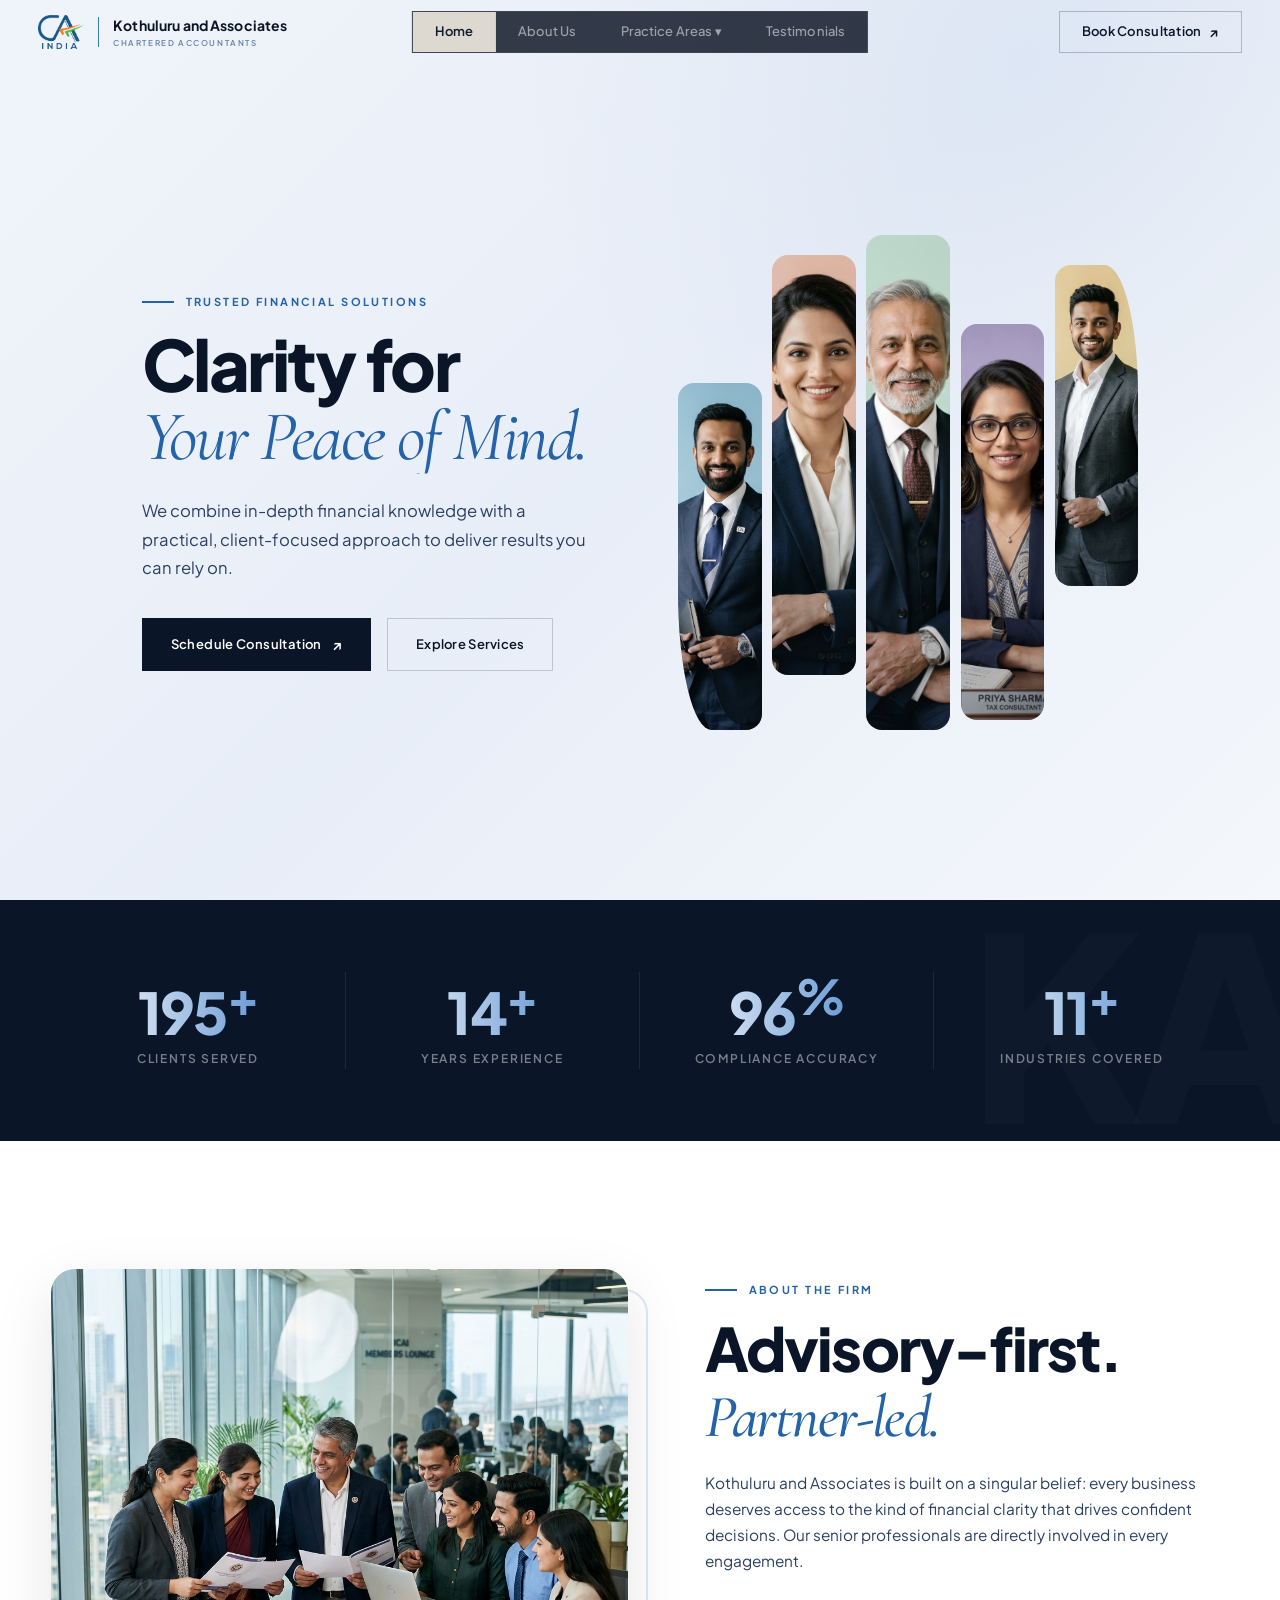
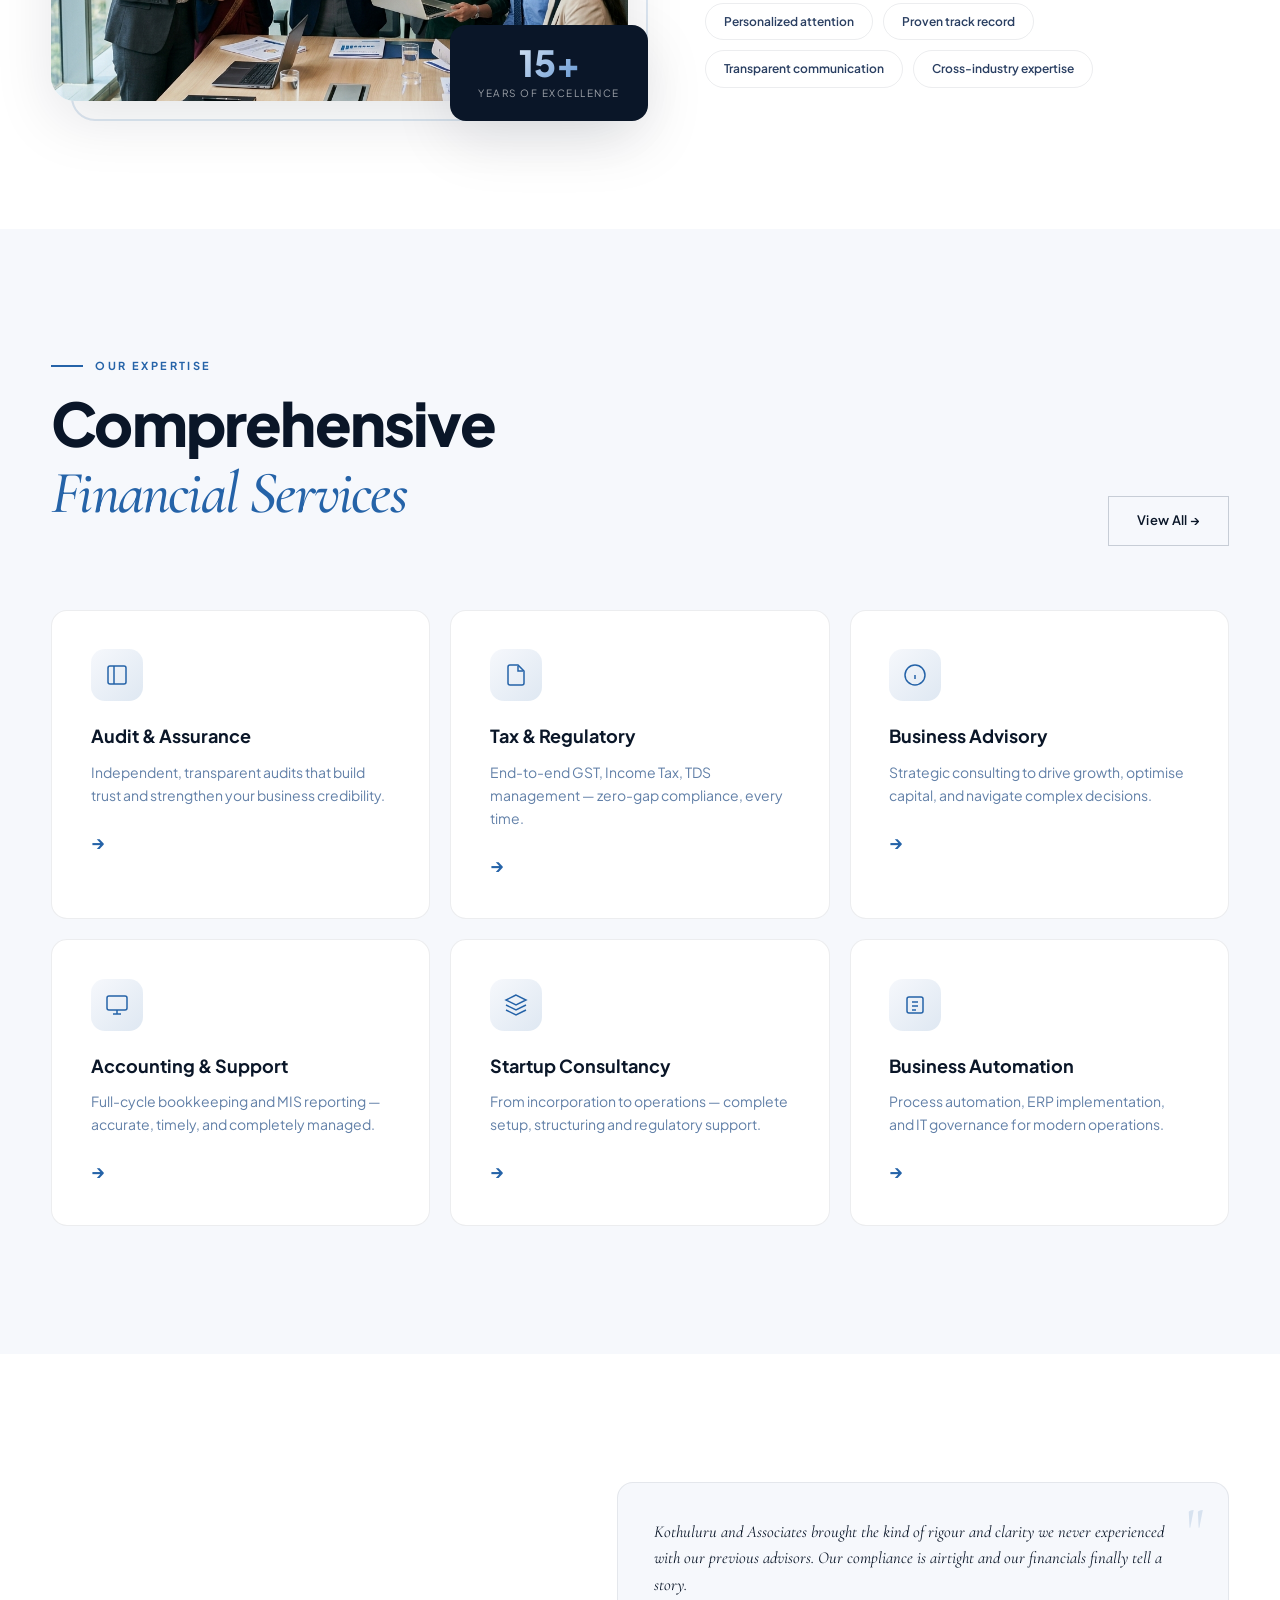
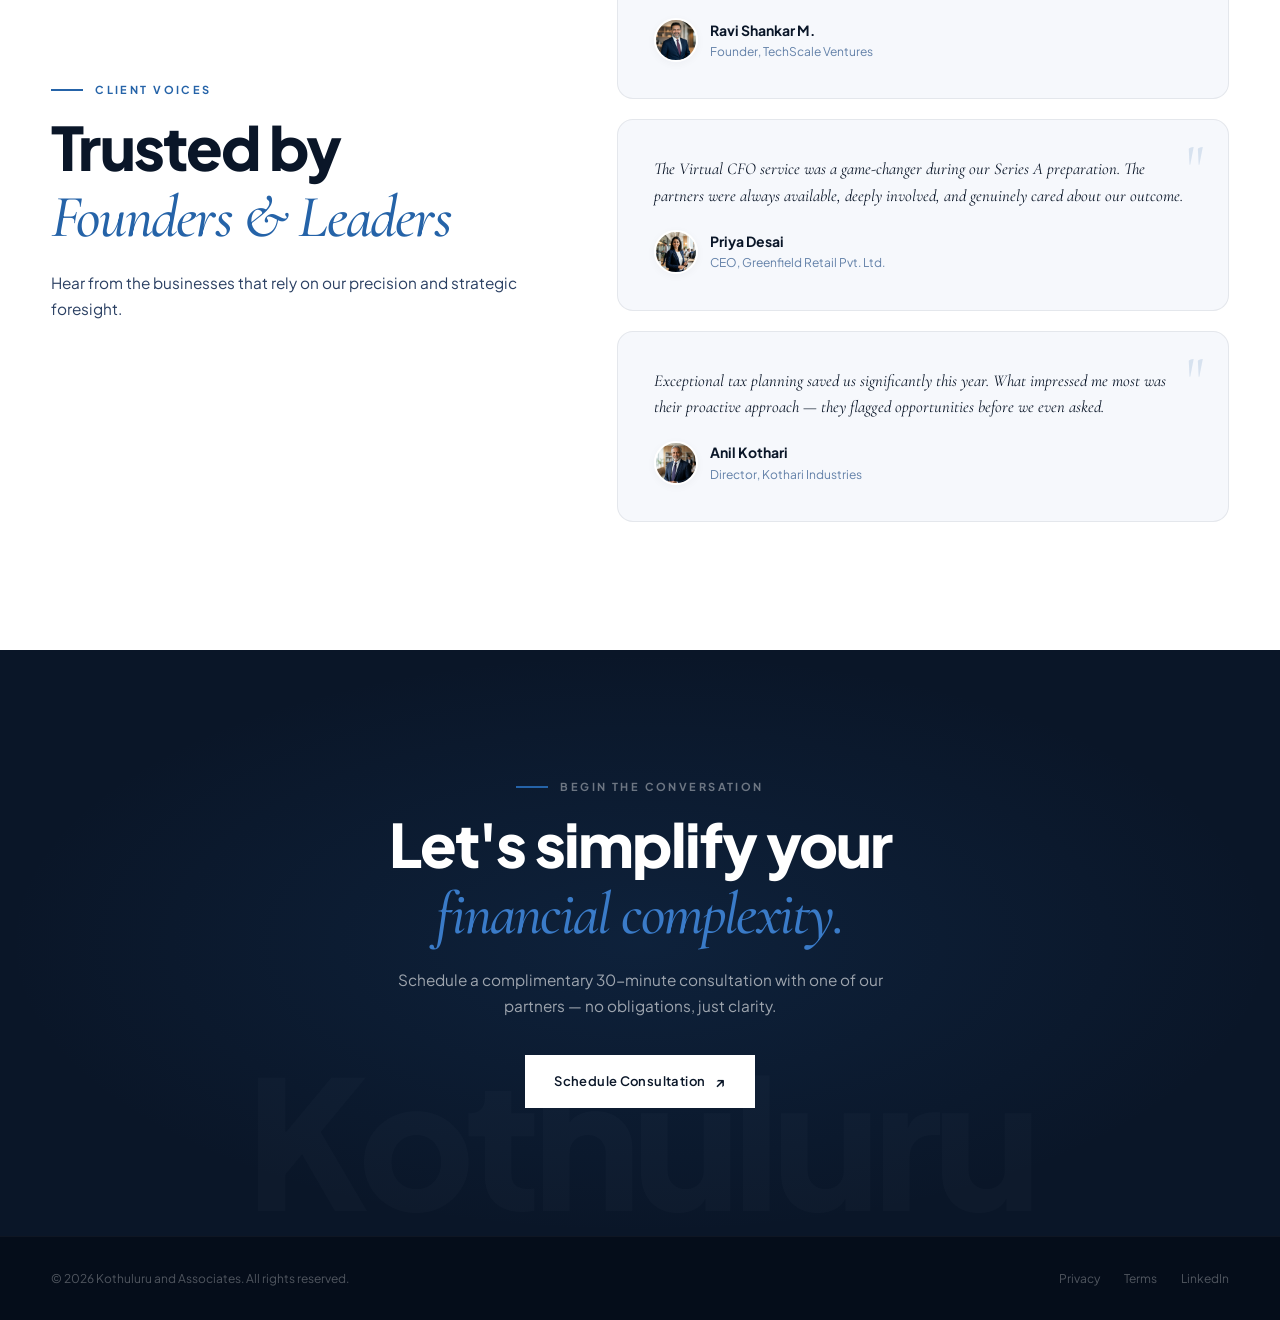
==== commit 7673c2f3: "Refactor responsive navbar and CTA logic" ====
--- a/index.html
+++ b/index.html
@@ -36,11 +36,14 @@
         </div>
       </li>
       <li><a href="#testimonials">Testimonials</a></li>
+      <li id="mobileCtaContainer"></li>
     </ul>
-    <a href="#contact" class="nav-cta">Book Consultation</a>
-    <button class="nav-toggle" id="navToggle" aria-label="Menu">
-      <span></span><span></span><span></span>
-    </button>
+    <div class="nav-right-group">
+      <div id="desktopCtaContainer"><a href="#contact" class="nav-cta" id="mainCtaButton">Book Consultation</a></div>
+      <button class="nav-toggle" id="navToggle" aria-label="Menu">
+        <span></span><span></span><span></span>
+      </button>
+    </div>
   </nav>
 
   <!-- HERO -->
@@ -273,8 +276,53 @@
     document.querySelectorAll('.count-up').forEach(el => countUpObserver.observe(el));
 
     // Mobile nav toggle
-    document.getElementById('navToggle').addEventListener('click', () => {
-      document.getElementById('mainNav').classList.toggle('menu-open');
+    const navToggle = document.getElementById('navToggle');
+    const mainNav = document.getElementById('mainNav');
+    
+            function handleCtaPosition() {
+      const rightGroup = document.getElementById('desktopCtaContainer');
+      const mobileContainer = document.getElementById('mobileCtaContainer');
+      if (!rightGroup || !mobileContainer) return;
+      
+      const isDesktop = window.innerWidth >= 1200;
+      
+      if (isDesktop) {
+        if (!document.getElementById('mainCtaButton')) {
+          rightGroup.innerHTML = '<a href="#contact" class="nav-cta" id="mainCtaButton">Book Consultation</a>';
+          mobileContainer.innerHTML = '';
+          console.log('[Navbar] CTA Active: Desktop Button (Right)');
+        }
+      } else {
+        if (!document.getElementById('mobileCtaLink')) {
+          mobileContainer.innerHTML = '<a href="#contact" id="mobileCtaLink">Book Consultation ?</a>';
+          rightGroup.innerHTML = '';
+          console.log('[Navbar] CTA Active: Plain Nav Link (Inside Menu)');
+        }
+      }
+    }
+    window.addEventListener('resize', handleCtaPosition);
+    handleCtaPosition();
+
+    navToggle.addEventListener('click', (e) => {
+      e.stopPropagation();
+      mainNav.classList.toggle('menu-open');
+    });
+
+    // Close menu on click outside
+    document.addEventListener('click', (e) => {
+      if (!mainNav.contains(e.target) && mainNav.classList.contains('menu-open')) {
+        mainNav.classList.remove('menu-open');
+      }
+    });
+
+    // Handle mobile dropdowns
+    document.querySelectorAll('.dropdown-trigger').forEach(trigger => {
+      trigger.addEventListener('click', (e) => {
+        if (window.innerWidth < 1200) {
+          e.preventDefault();
+          trigger.closest('.dropdown').classList.toggle('active');
+        }
+      });
     });
 
     // Animated logo text
--- a/styles.css
+++ b/styles.css
@@ -1037,47 +1037,123 @@
   }
 }
 
-@media (max-width: 768px) {
+@media (min-width: 750px) and (max-width: 1199px) {
+  .nav-right-group {
+    display: none;
+  }
+
+  .nav-links {
+    position: static;
+    transform: none;
+    margin-left: auto;
+    white-space: nowrap;
+  }
+
+  .nav-links > li > a {
+    padding: 0 clamp(10px, 1.5vw, 22px);
+    font-size: clamp(11px, 1.2vw, 13px);
+  }
+}
+
+@media (max-width: 992px) {
+  .services-grid { grid-template-columns: repeat(2, 1fr); }
+  .metrics .container { grid-template-columns: repeat(2, 1fr); gap: 32px; }
+  .metric-item { border-right: none; padding: 20px 0; }
+  .about .container { grid-template-columns: 1fr; }
+  
+  .hero-portraits {
+    height: 350px;
+    margin-top: 40px;
+  }
+}
+
+@media (max-width: 749px) {
   .nav-links {
     display: none;
-  }
-
-  .nav-toggle {
-    display: block;
-  }
-
-  nav.menu-open .nav-links {
-    display: flex;
     flex-direction: column;
     position: absolute;
     top: 64px;
     left: 0;
     right: 0;
-    background: rgba(10, 18, 32, 0.96);
-    padding: 24px;
-    box-shadow: 0 20px 40px rgba(0, 0, 0, 0.3);
-    gap: 8px;
+    background: rgba(10, 18, 32, 0.98);
+    padding: 24px 0;
+    box-shadow: 0 20px 40px rgba(0, 0, 0, 0.4);
+    gap: 0;
     backdrop-filter: blur(20px);
+    opacity: 0;
+    visibility: hidden;
+    transform: translateY(-10px);
+    transition: opacity 0.3s, transform 0.3s, visibility 0.3s;
+    border-top: 1px solid rgba(255, 255, 255, 0.06);
+    height: auto;
+    width: 100%;
+    z-index: 999;
+  }
+
+  nav.menu-open .nav-links {
+    display: flex;
+    opacity: 1;
+    visibility: visible;
+    transform: translateY(0);
+  }
+
+  .nav-toggle {
+    display: block;
+    order: 2;
+    margin-left: 15px;
+  }
+
+  .nav-logo {
+    order: 1;
+    flex: 1;
+  }
+
+  .nav-right-group {
+    order: 3;
+    display: flex;
+    align-items: center;
+  }
+
+  .nav-links > li {
+    width: 100%;
+  }
+
+  .nav-links > li > a {
+    padding: 16px 40px;
+    width: 100%;
+    justify-content: flex-start;
+    border-bottom: 1px solid rgba(255, 255, 255, 0.03);
+  }
+
+  .dropdown-menu {
+    position: static;
     transform: none;
-  }
-
-  .hero .container {
-    text-align: center;
-  }
-
-  .hero-content {
+    opacity: 1;
+    visibility: visible;
+    pointer-events: all;
+    background: rgba(255, 255, 255, 0.03);
+    box-shadow: none;
+    border: none;
+    padding: 0;
+    display: none;
+    width: 100%;
+  }
+
+  .dropdown.active .dropdown-menu {
     display: flex;
     flex-direction: column;
-    align-items: center;
-  }
-
-  .hero-sub {
-    max-width: 100%;
-  }
-
-  .hero-actions {
-    justify-content: center;
-  }
+  }
+  
+  .dropdown-menu a {
+    padding: 12px 60px;
+  }
+
+  .dropdown::after { display: none; }
+
+  .hero .container { text-align: center; }
+  .hero-content { align-items: center; }
+  .hero-sub { max-width: 100%; }
+  .hero-actions { justify-content: center; }
 
   .hero-portraits {
     grid-template-columns: repeat(3, 1fr);
@@ -1096,14 +1172,6 @@
     margin: 0 !important;
   }
 
-  .services-grid {
-    grid-template-columns: 1fr;
-  }
-
-  .metrics .container {
-    grid-template-columns: repeat(2, 1fr);
-  }
-
   footer .container {
     flex-direction: column;
     gap: 16px;
@@ -1121,4 +1189,10 @@
   .testimonial-author {
     justify-content: center;
   }
+}
+
+@media (max-width: 550px) {
+  .services-grid { grid-template-columns: 1fr; }
+  .why-grid { grid-template-columns: 1fr; }
+  .testimonials-grid { grid-template-columns: 1fr; }
 }
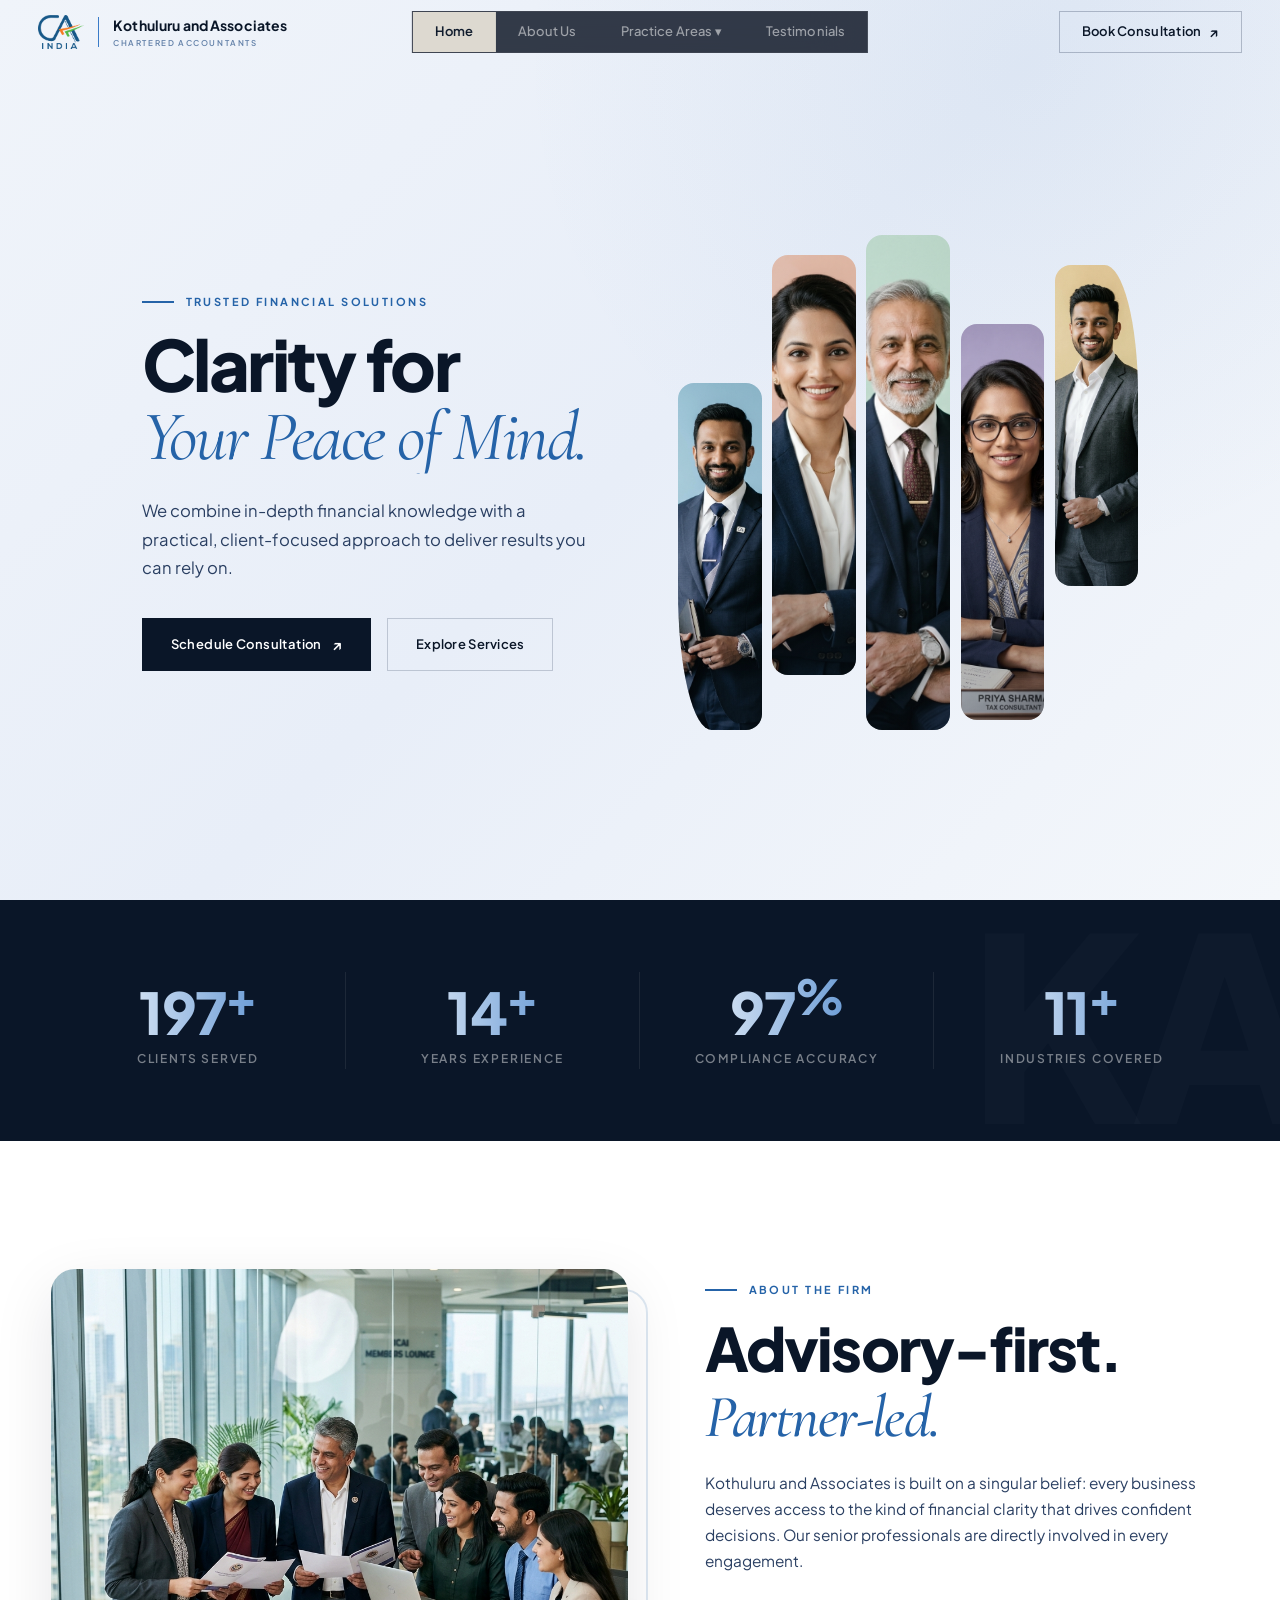
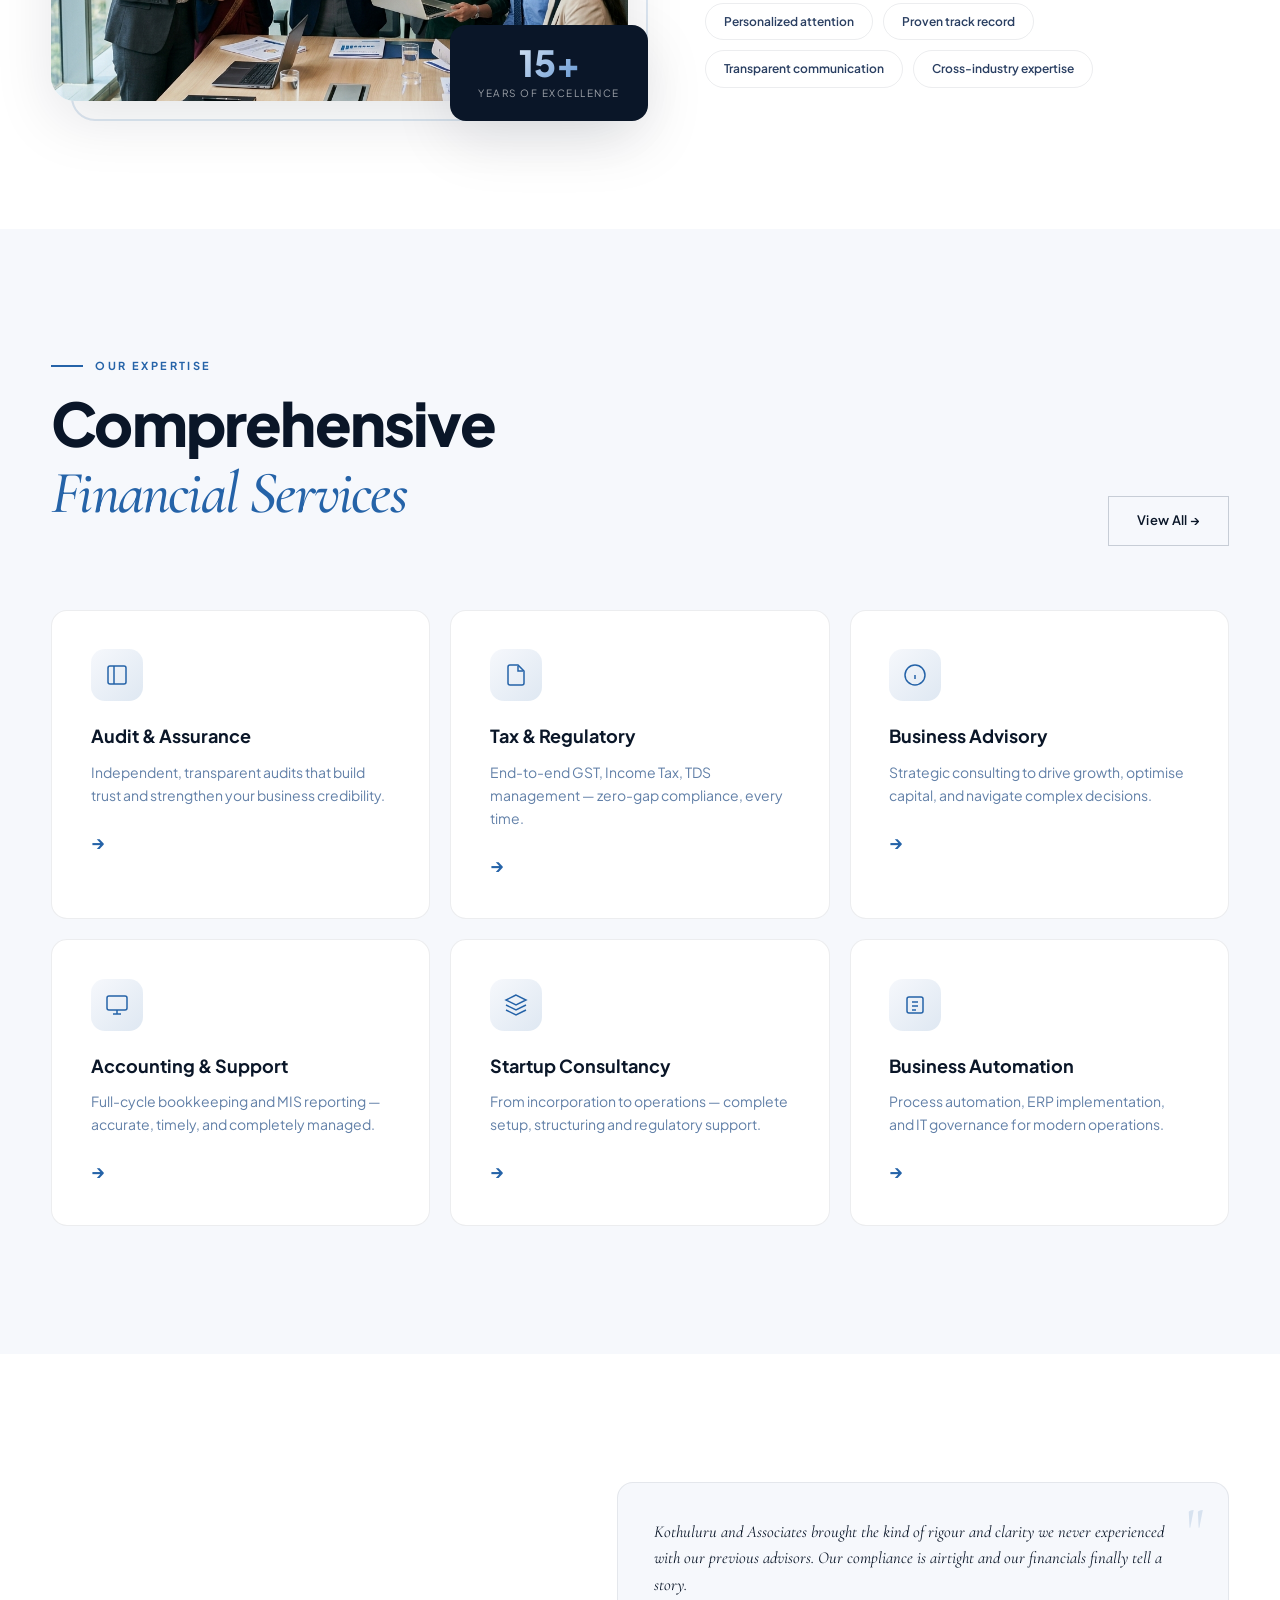
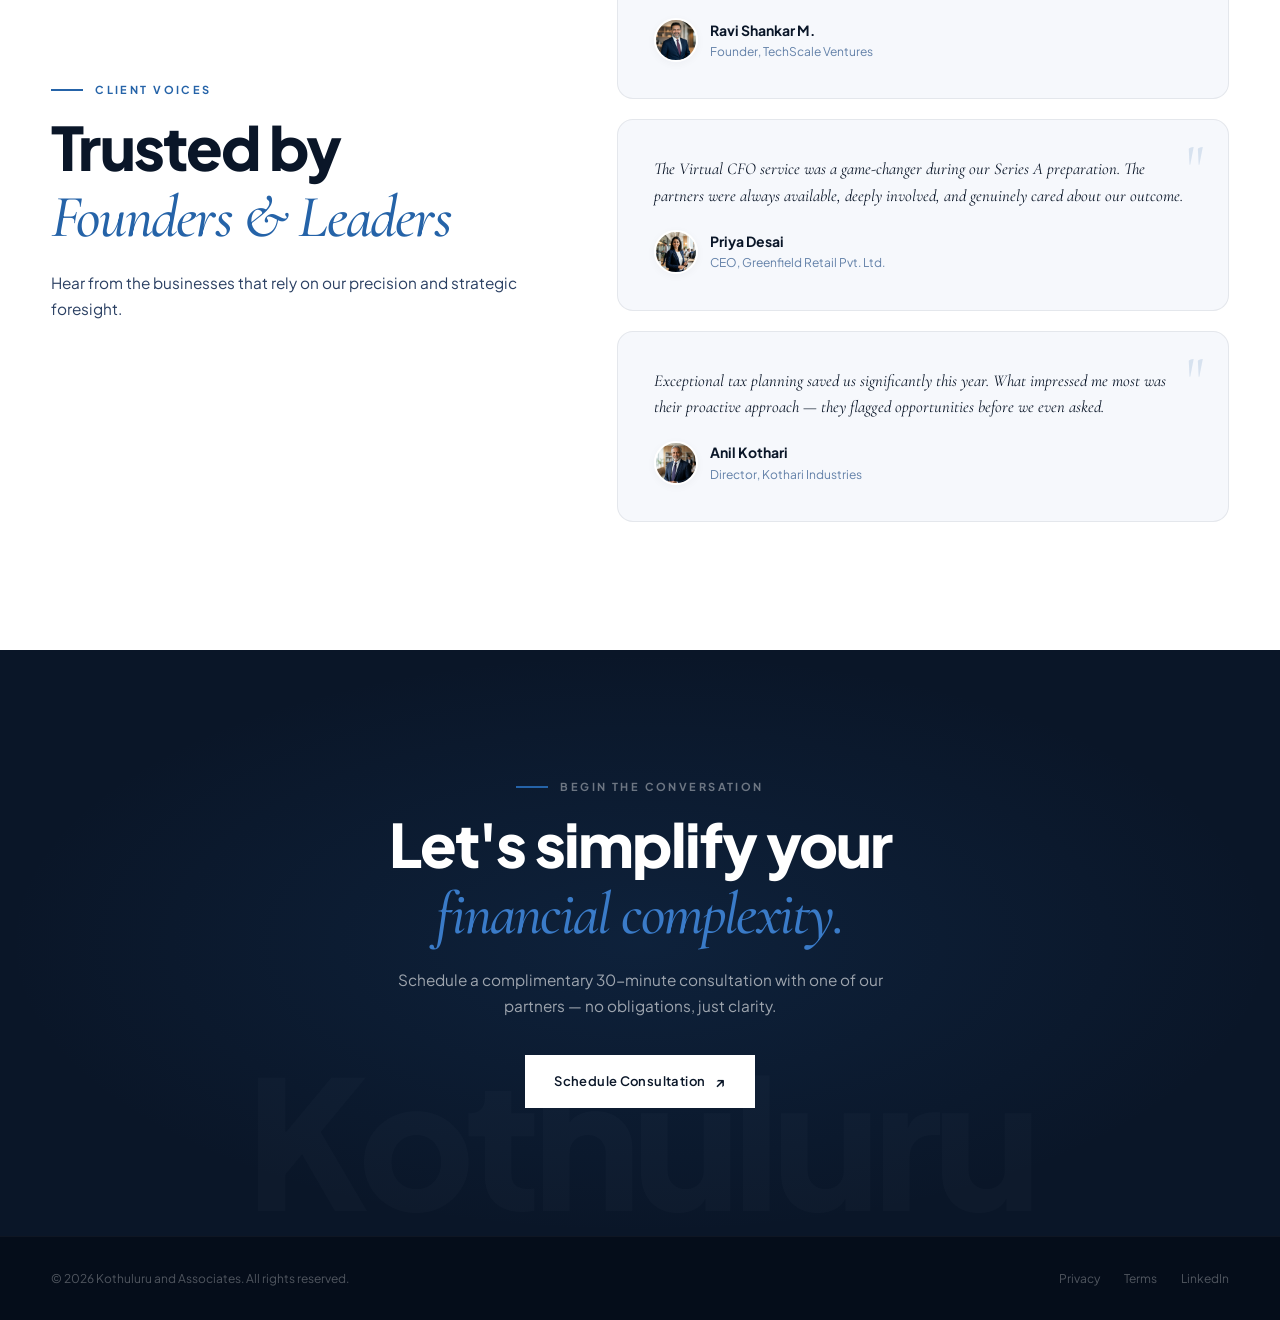
==== commit 074f07ec: "Fix deployment bugs: right alignment and UTF-8 encoding issues" ====
--- a/index.html
+++ b/index.html
@@ -7,7 +7,7 @@
   <meta name="description" content="Trusted Chartered Accountants providing audit, tax, advisory, and business support services across India.">
   <link rel="preconnect" href="https://fonts.googleapis.com">
   <link href="https://fonts.googleapis.com/css2?family=Plus+Jakarta+Sans:wght@300;400;500;600;700;800&family=Cormorant+Garamond:ital,wght@0,300;0,400;0,500;1,300;1,400;1,500;1,600&display=swap" rel="stylesheet">
-  <link rel="stylesheet" href="styles.css">
+  <link rel="stylesheet" href="styles.css?v=2">
 </head>
 <body>
 
--- a/styles.css
+++ b/styles.css
@@ -1038,6 +1038,11 @@
 }
 
 @media (min-width: 750px) and (max-width: 1199px) {
+  #mainNav {
+    display: flex;
+    justify-content: space-between;
+  }
+
   .nav-right-group {
     display: none;
   }
@@ -1046,6 +1051,8 @@
     position: static;
     transform: none;
     margin-left: auto;
+    display: flex;
+    justify-content: flex-end;
     white-space: nowrap;
   }
 
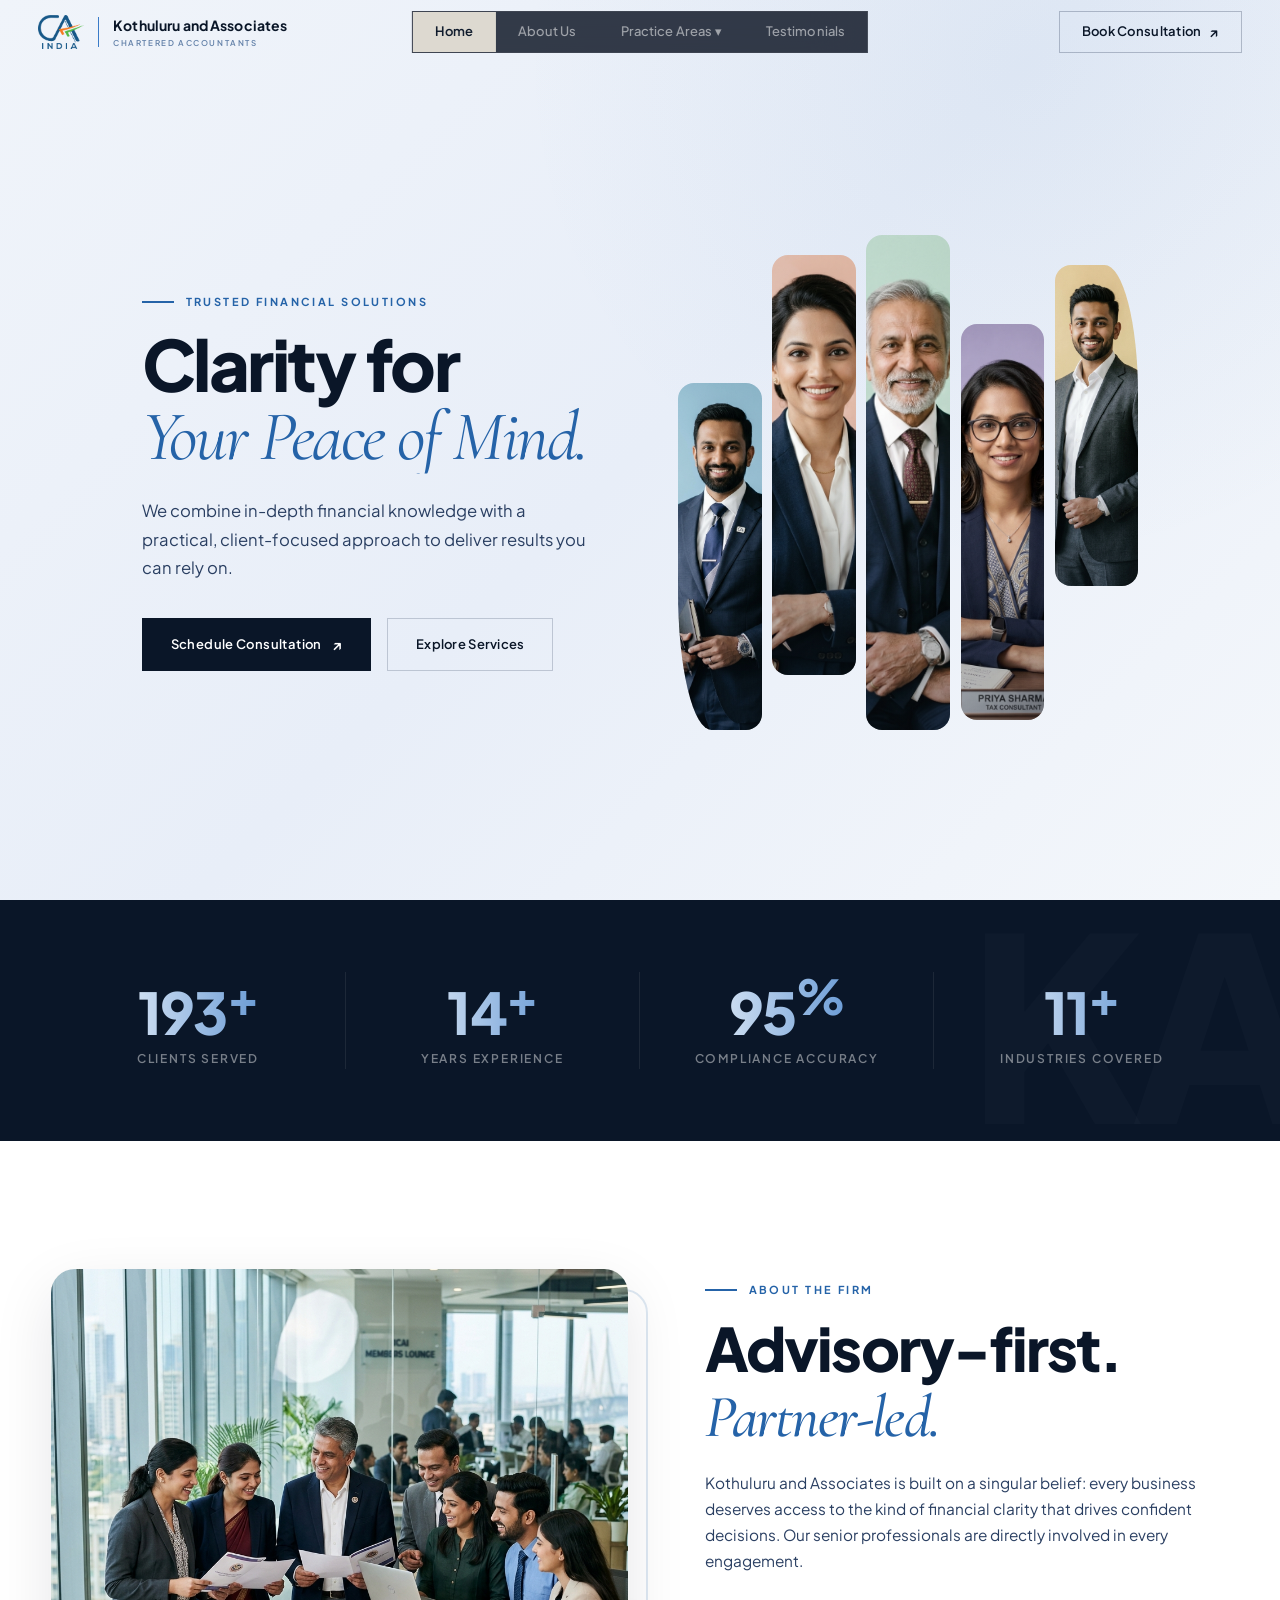
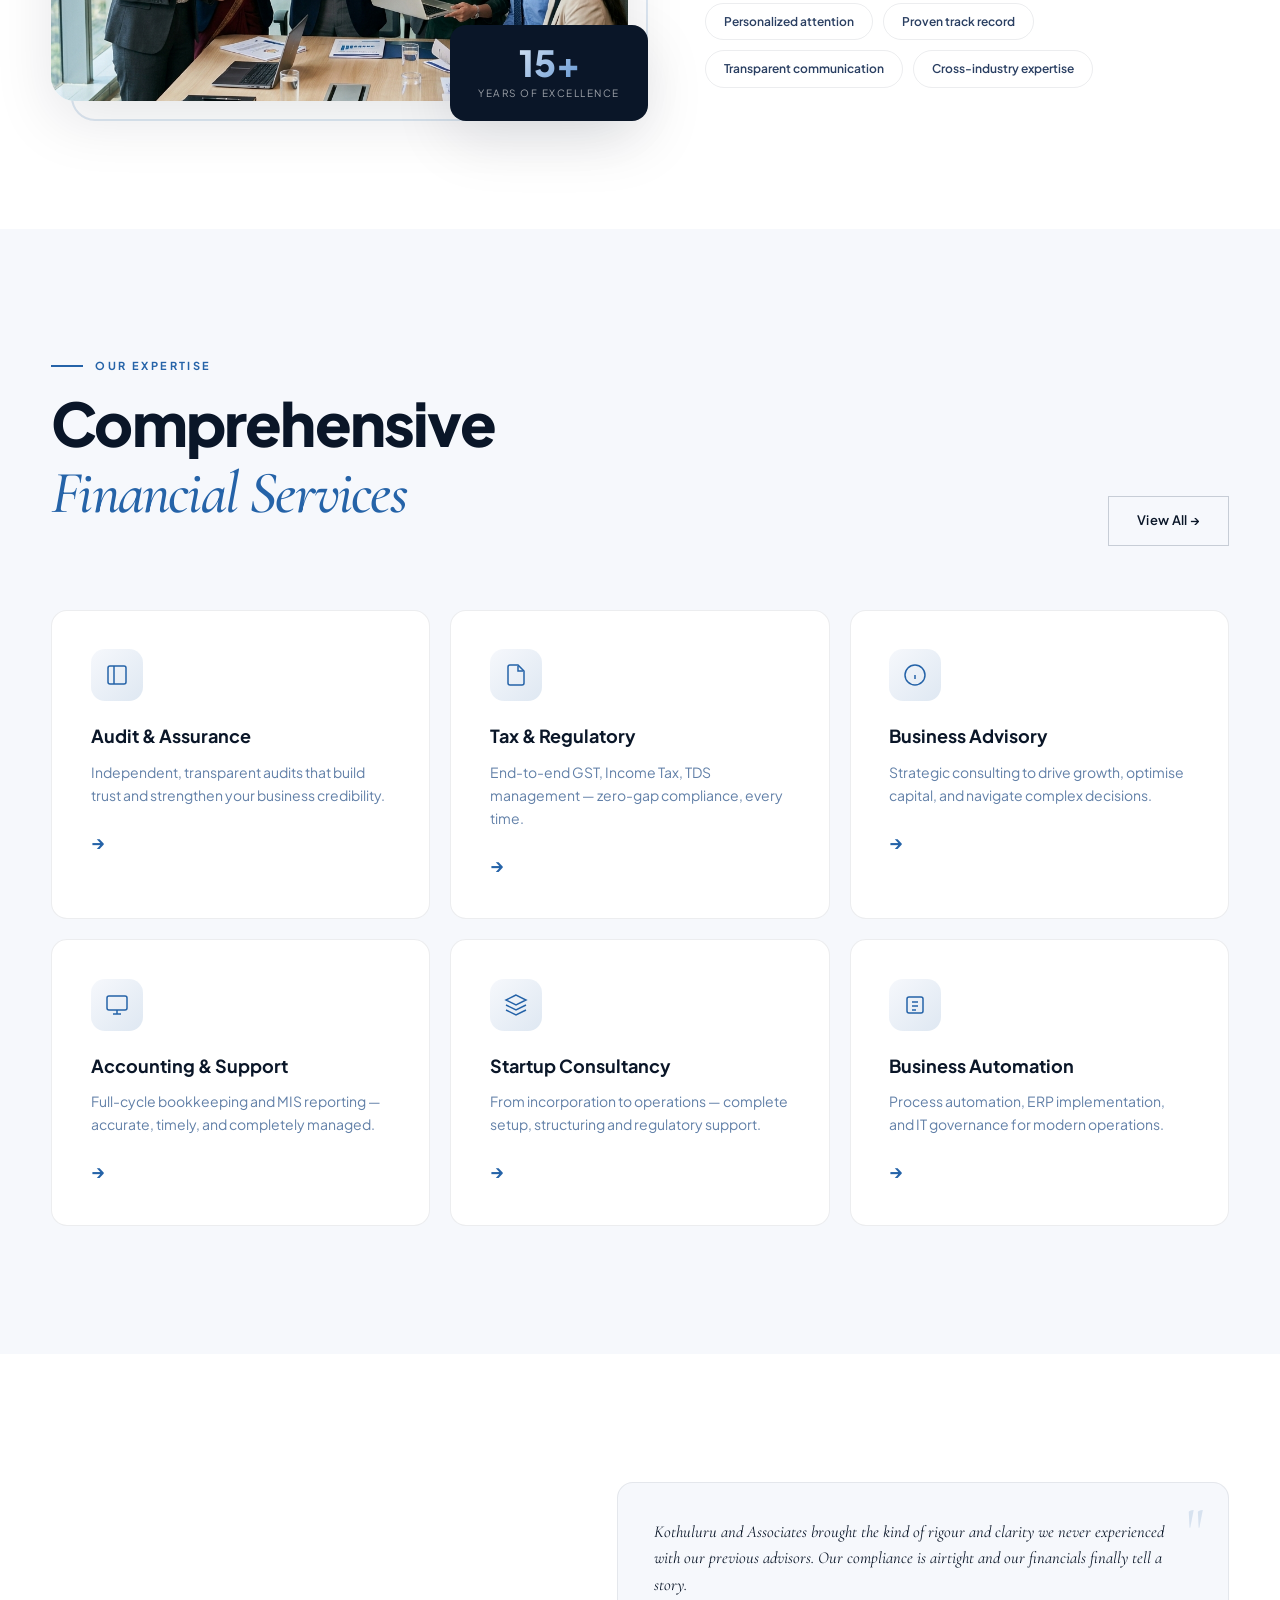
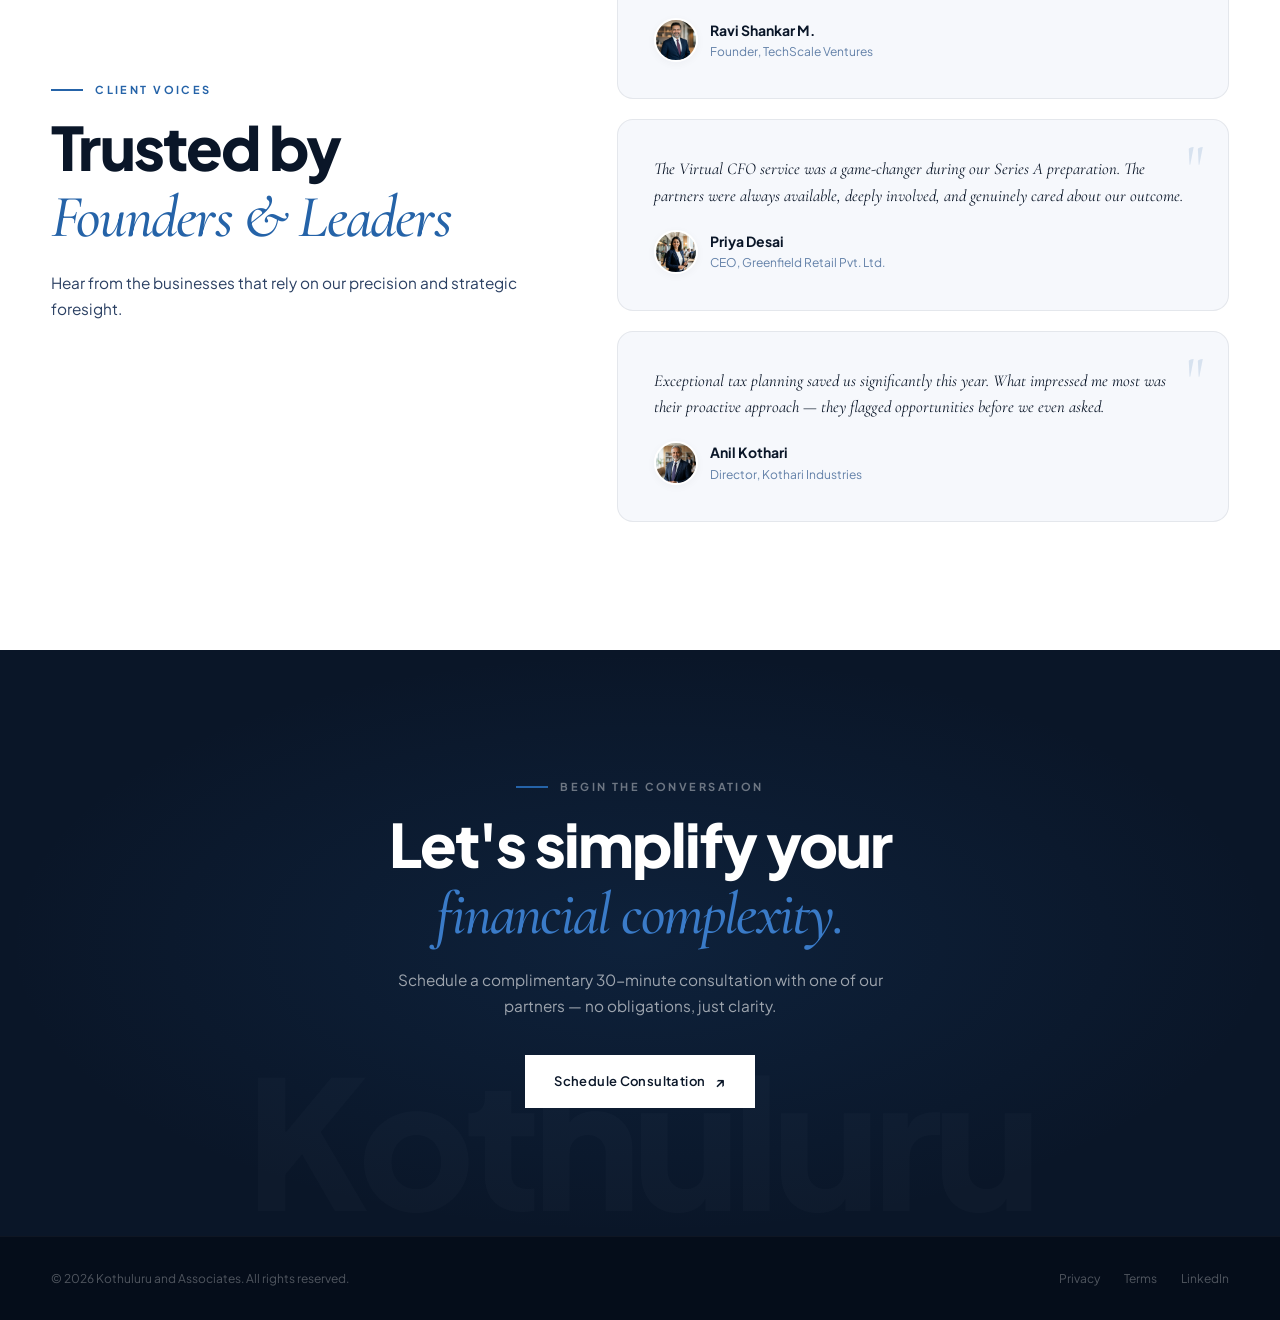
==== commit 03517ece: "Fix injected CTA string replacing hardcoded ? with proper HTML entity arrow" ====
--- a/index.html
+++ b/index.html
@@ -294,7 +294,7 @@
         }
       } else {
         if (!document.getElementById('mobileCtaLink')) {
-          mobileContainer.innerHTML = '<a href="#contact" id="mobileCtaLink">Book Consultation ?</a>';
+          mobileContainer.innerHTML = '<a href="#contact" id="mobileCtaLink">Book Consultation &#8599;</a>';
           rightGroup.innerHTML = '';
           console.log('[Navbar] CTA Active: Plain Nav Link (Inside Menu)');
         }
--- a/styles.css
+++ b/styles.css
@@ -318,7 +318,7 @@
 }
 
 .nav-cta::after {
-  content: '↗';
+  content: '\2197';
   font-size: 14px;
   transition: transform 0.3s;
 }
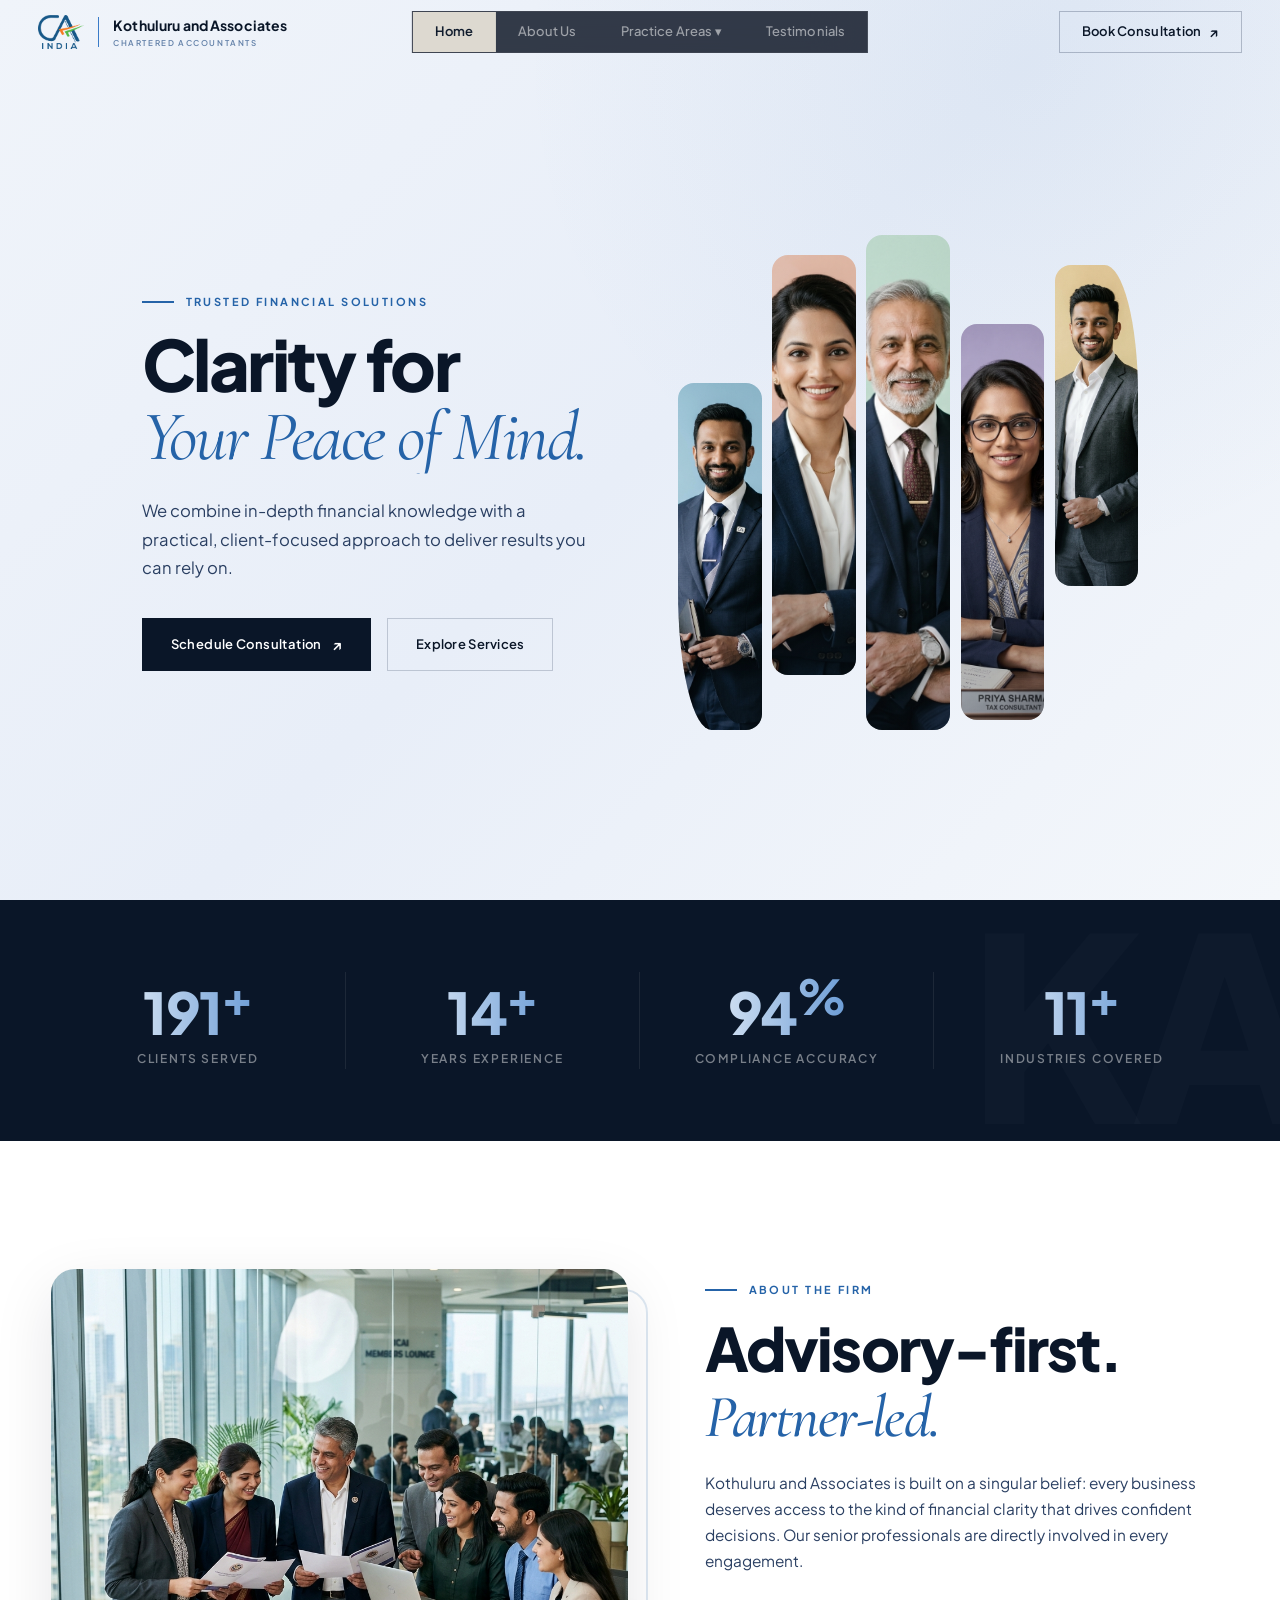
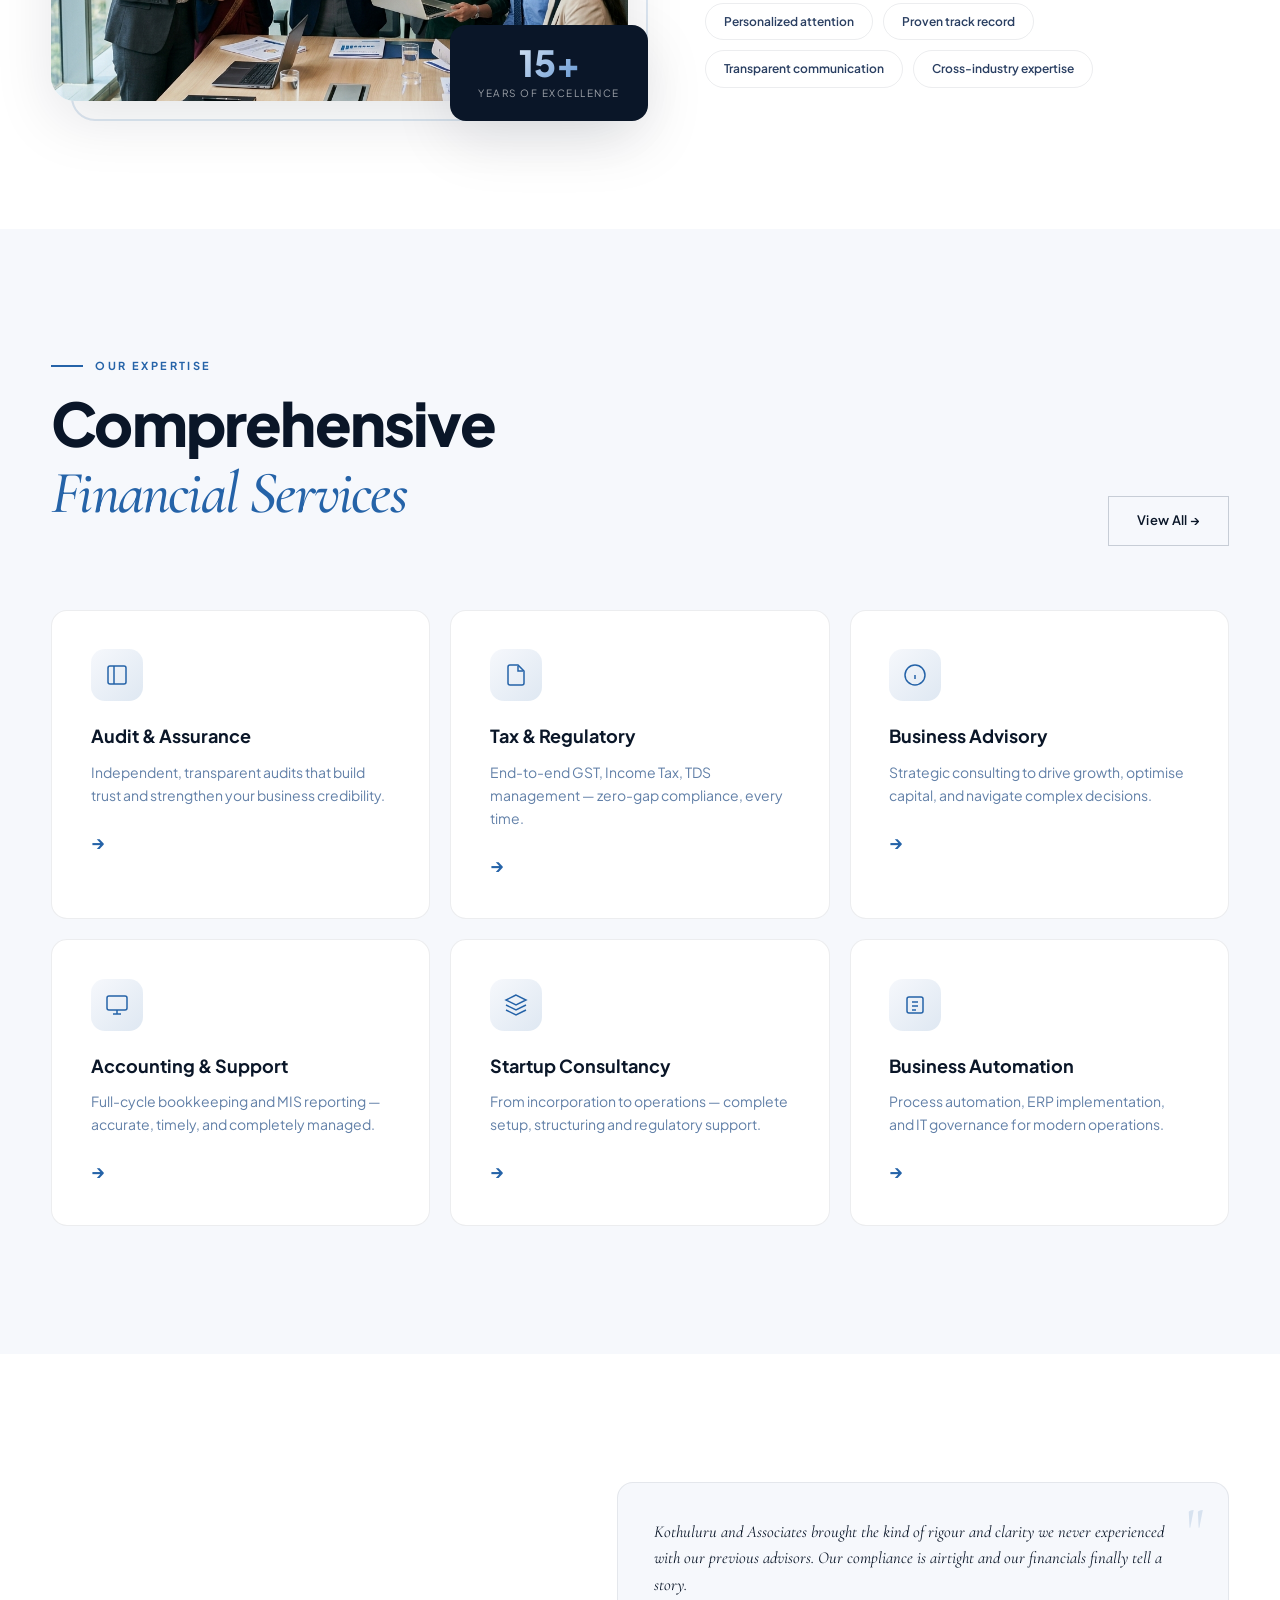
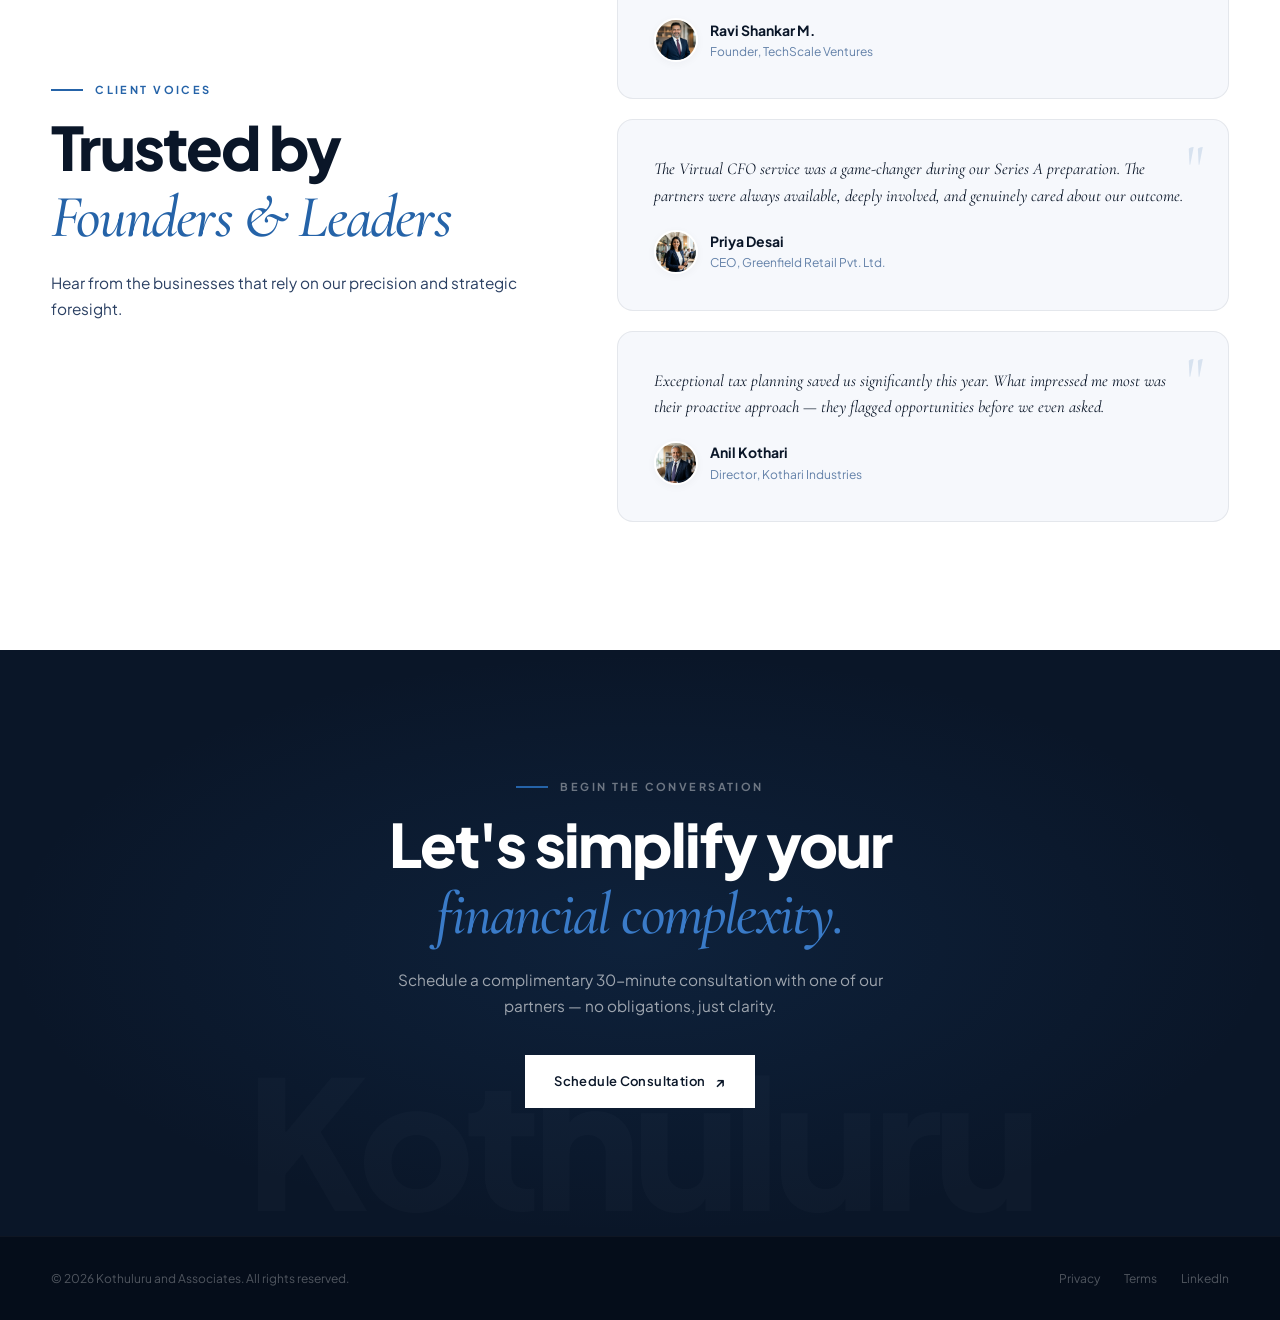
==== commit ed78e688: "feat: upgrade burger menu to Material UI style and fix nav consistency - Add Material Symbols font l" ====
--- a/index.html
+++ b/index.html
@@ -7,7 +7,8 @@
   <meta name="description" content="Trusted Chartered Accountants providing audit, tax, advisory, and business support services across India.">
   <link rel="preconnect" href="https://fonts.googleapis.com">
   <link href="https://fonts.googleapis.com/css2?family=Plus+Jakarta+Sans:wght@300;400;500;600;700;800&family=Cormorant+Garamond:ital,wght@0,300;0,400;0,500;1,300;1,400;1,500;1,600&display=swap" rel="stylesheet">
-  <link rel="stylesheet" href="styles.css?v=2">
+  <link href="https://fonts.googleapis.com/css2?family=Material+Symbols+Outlined" rel="stylesheet">
+  <link rel="stylesheet" href="styles.css?v=3">
 </head>
 <body>
 
@@ -41,7 +42,7 @@
     <div class="nav-right-group">
       <div id="desktopCtaContainer"><a href="#contact" class="nav-cta" id="mainCtaButton">Book Consultation</a></div>
       <button class="nav-toggle" id="navToggle" aria-label="Menu">
-        <span></span><span></span><span></span>
+        <span class="material-symbols-outlined">menu</span>
       </button>
     </div>
   </nav>
--- a/styles.css
+++ b/styles.css
@@ -195,6 +195,12 @@
   border-radius: 0;
 }
 
+.nav-right-group {
+  display: flex;
+  align-items: center;
+  gap: 12px;
+}
+
 /* Logo */
 .nav-logo {
   display: flex;
@@ -400,19 +406,24 @@
 /* Mobile nav */
 .nav-toggle {
   display: none;
-  background: none;
+  background: transparent;
   border: none;
   cursor: pointer;
   padding: 8px;
-}
-
-.nav-toggle span {
-  display: block;
-  width: 22px;
-  height: 2px;
-  background: #fff;
-  margin: 5px 0;
-  transition: var(--transition);
+  align-items: center;
+  justify-content: center;
+  flex-shrink: 0;
+}
+
+.nav-toggle .material-symbols-outlined {
+  font-size: 28px;
+  color: var(--ink);
+  transition: all 0.3s ease;
+}
+
+.nav-toggle:hover .material-symbols-outlined {
+  color: var(--gold);
+  transform: scale(1.1);
 }
 
 /* ── HERO ── */
